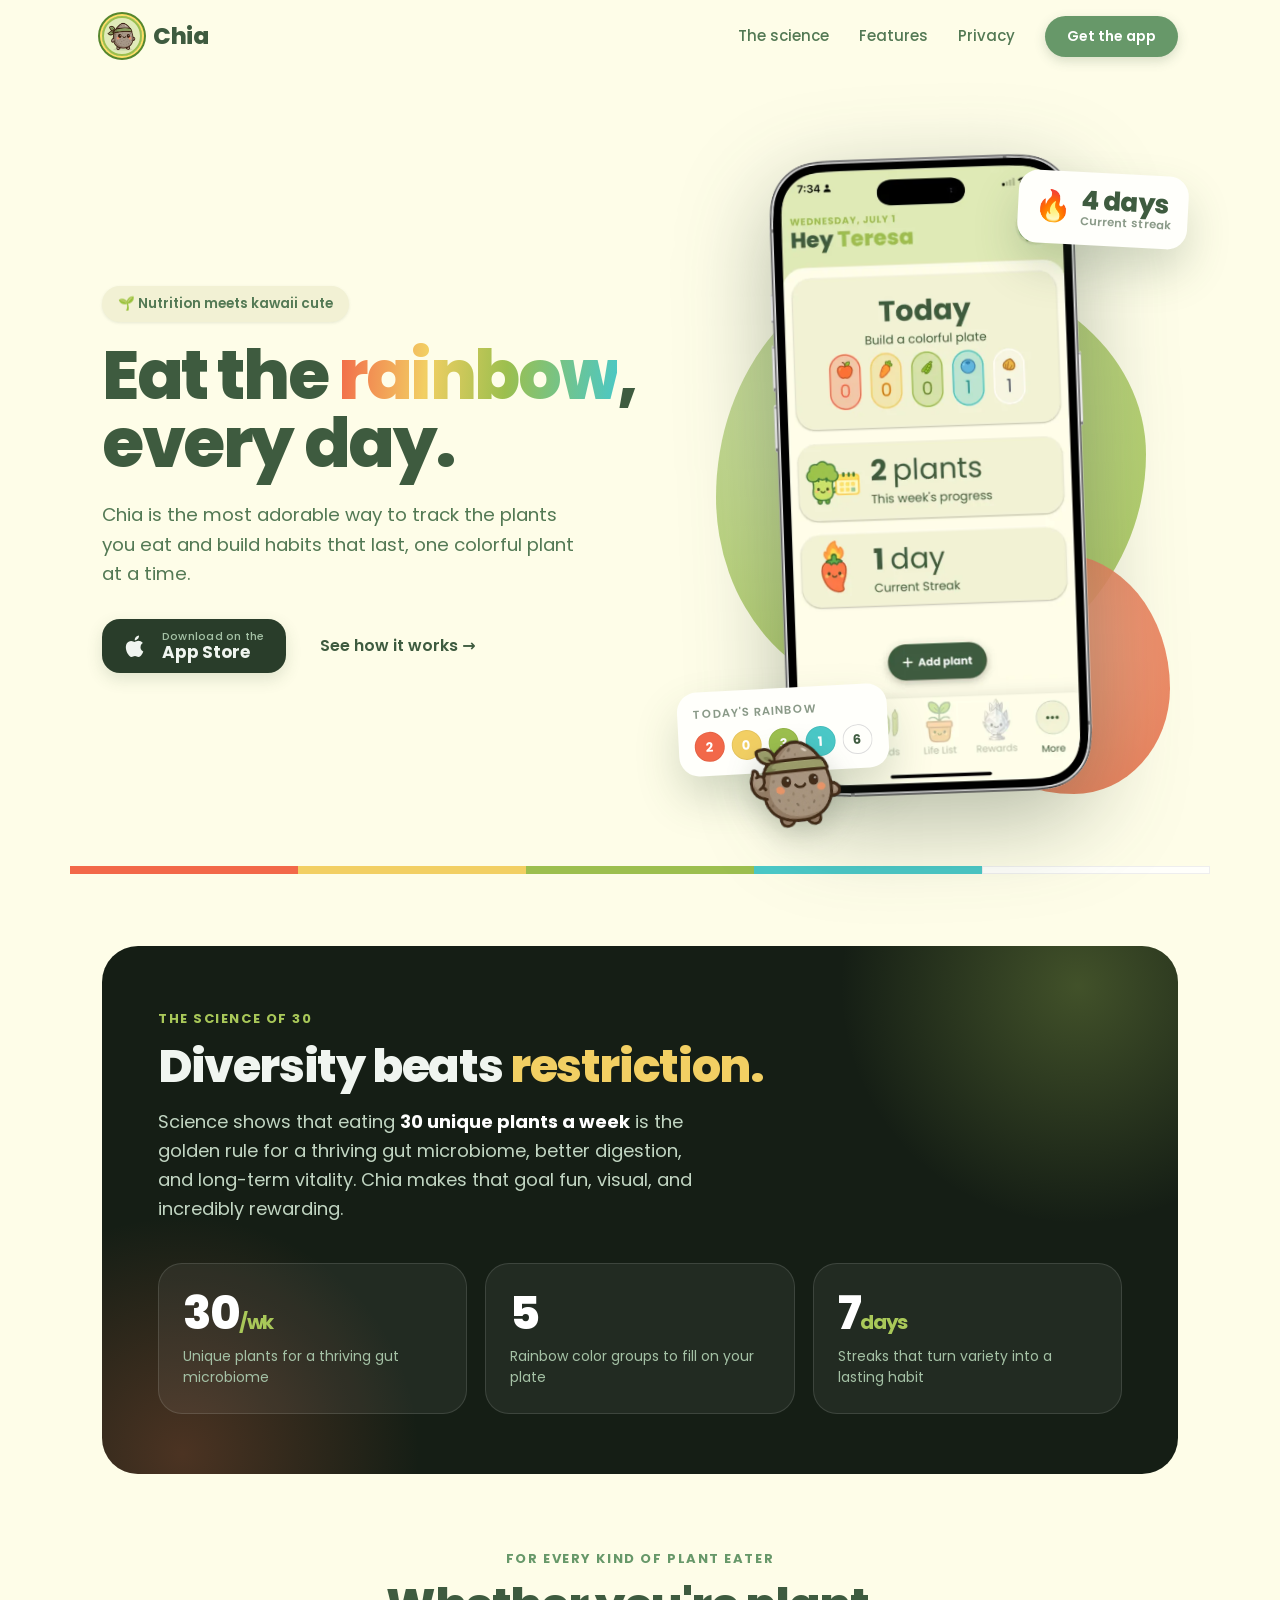
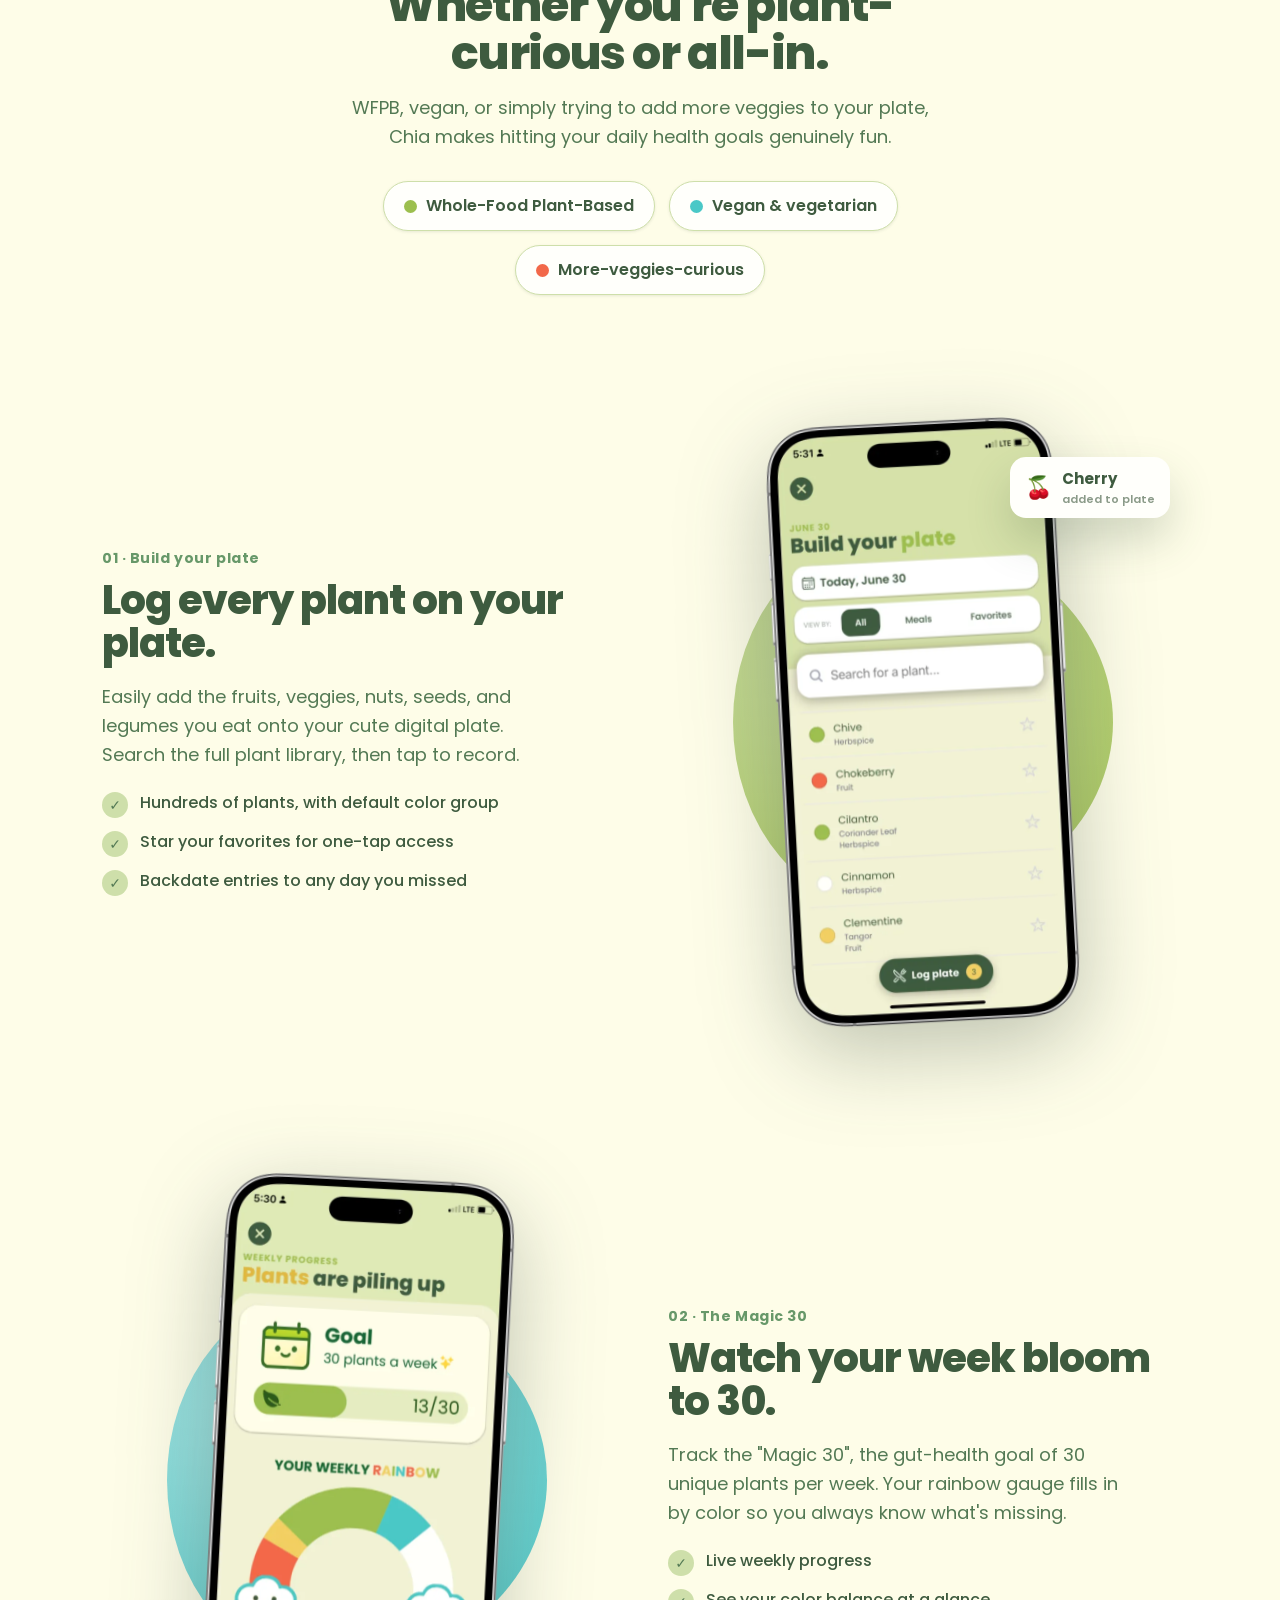
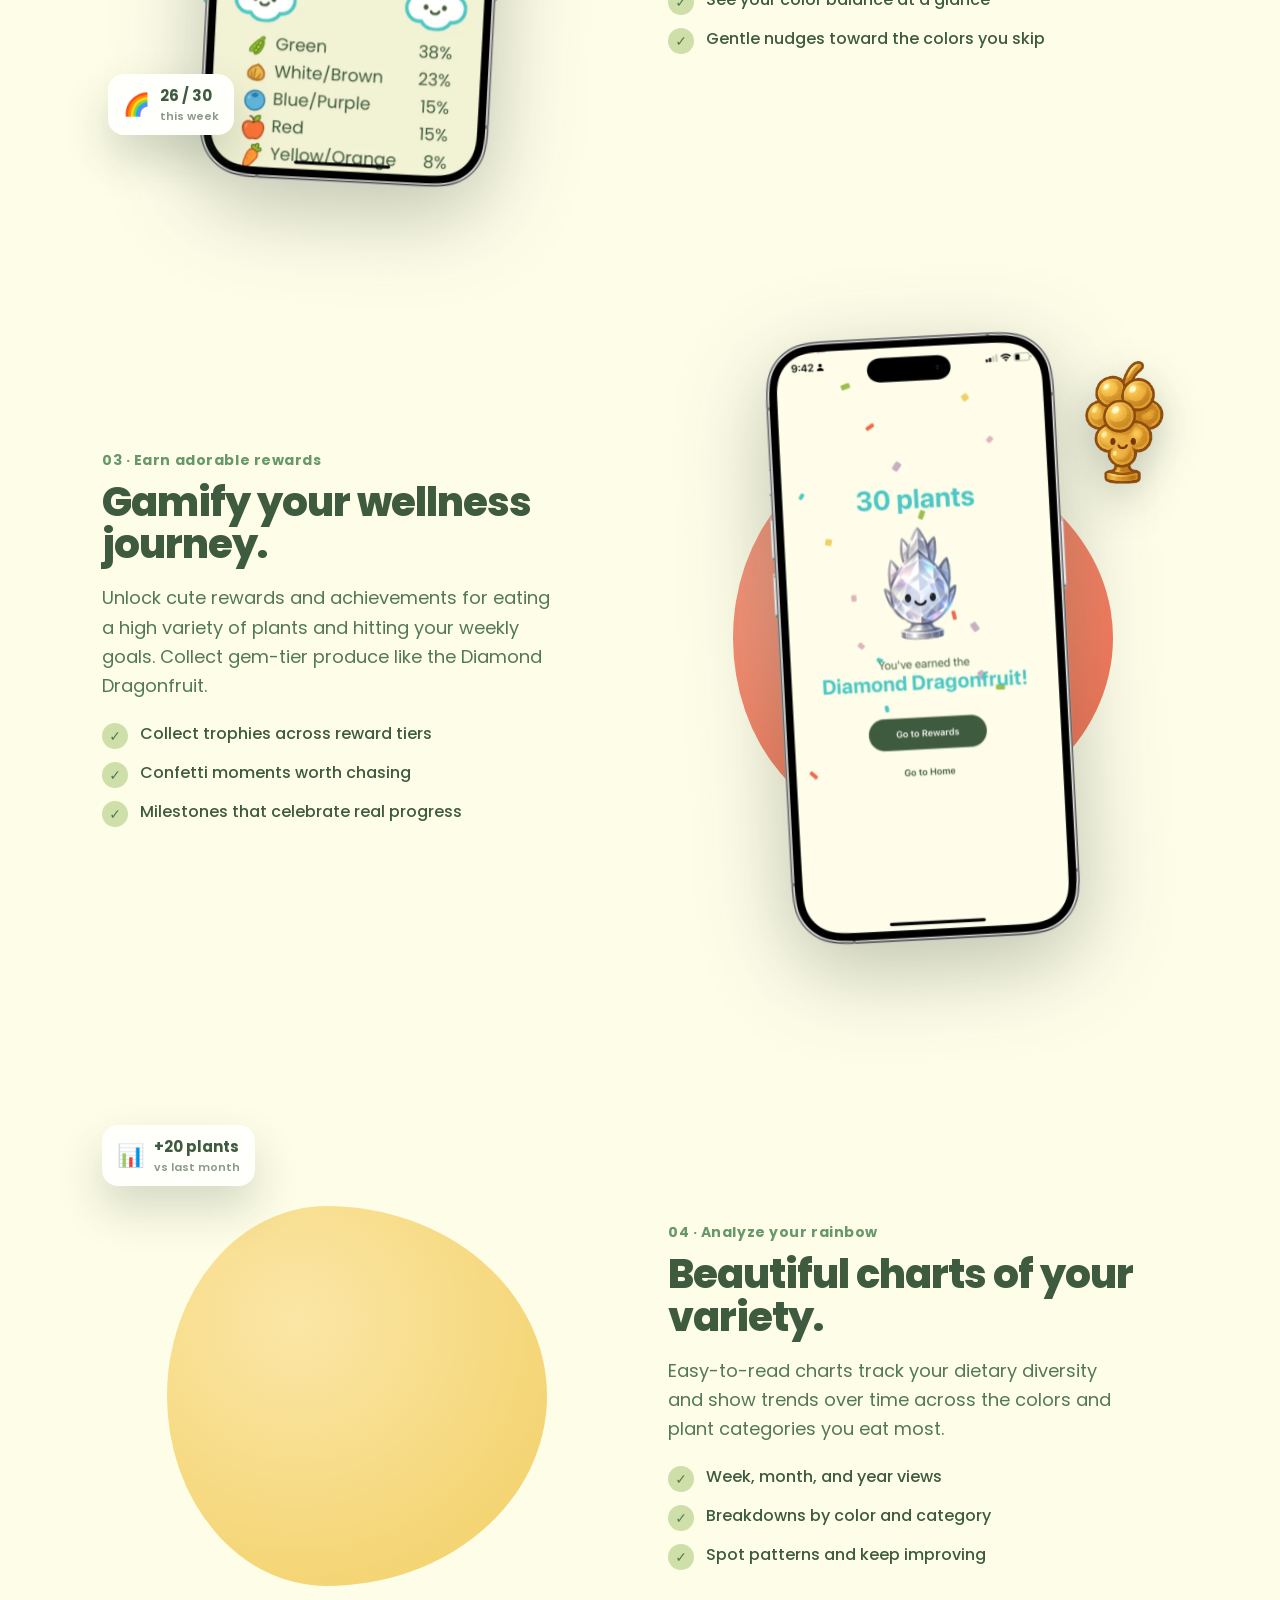
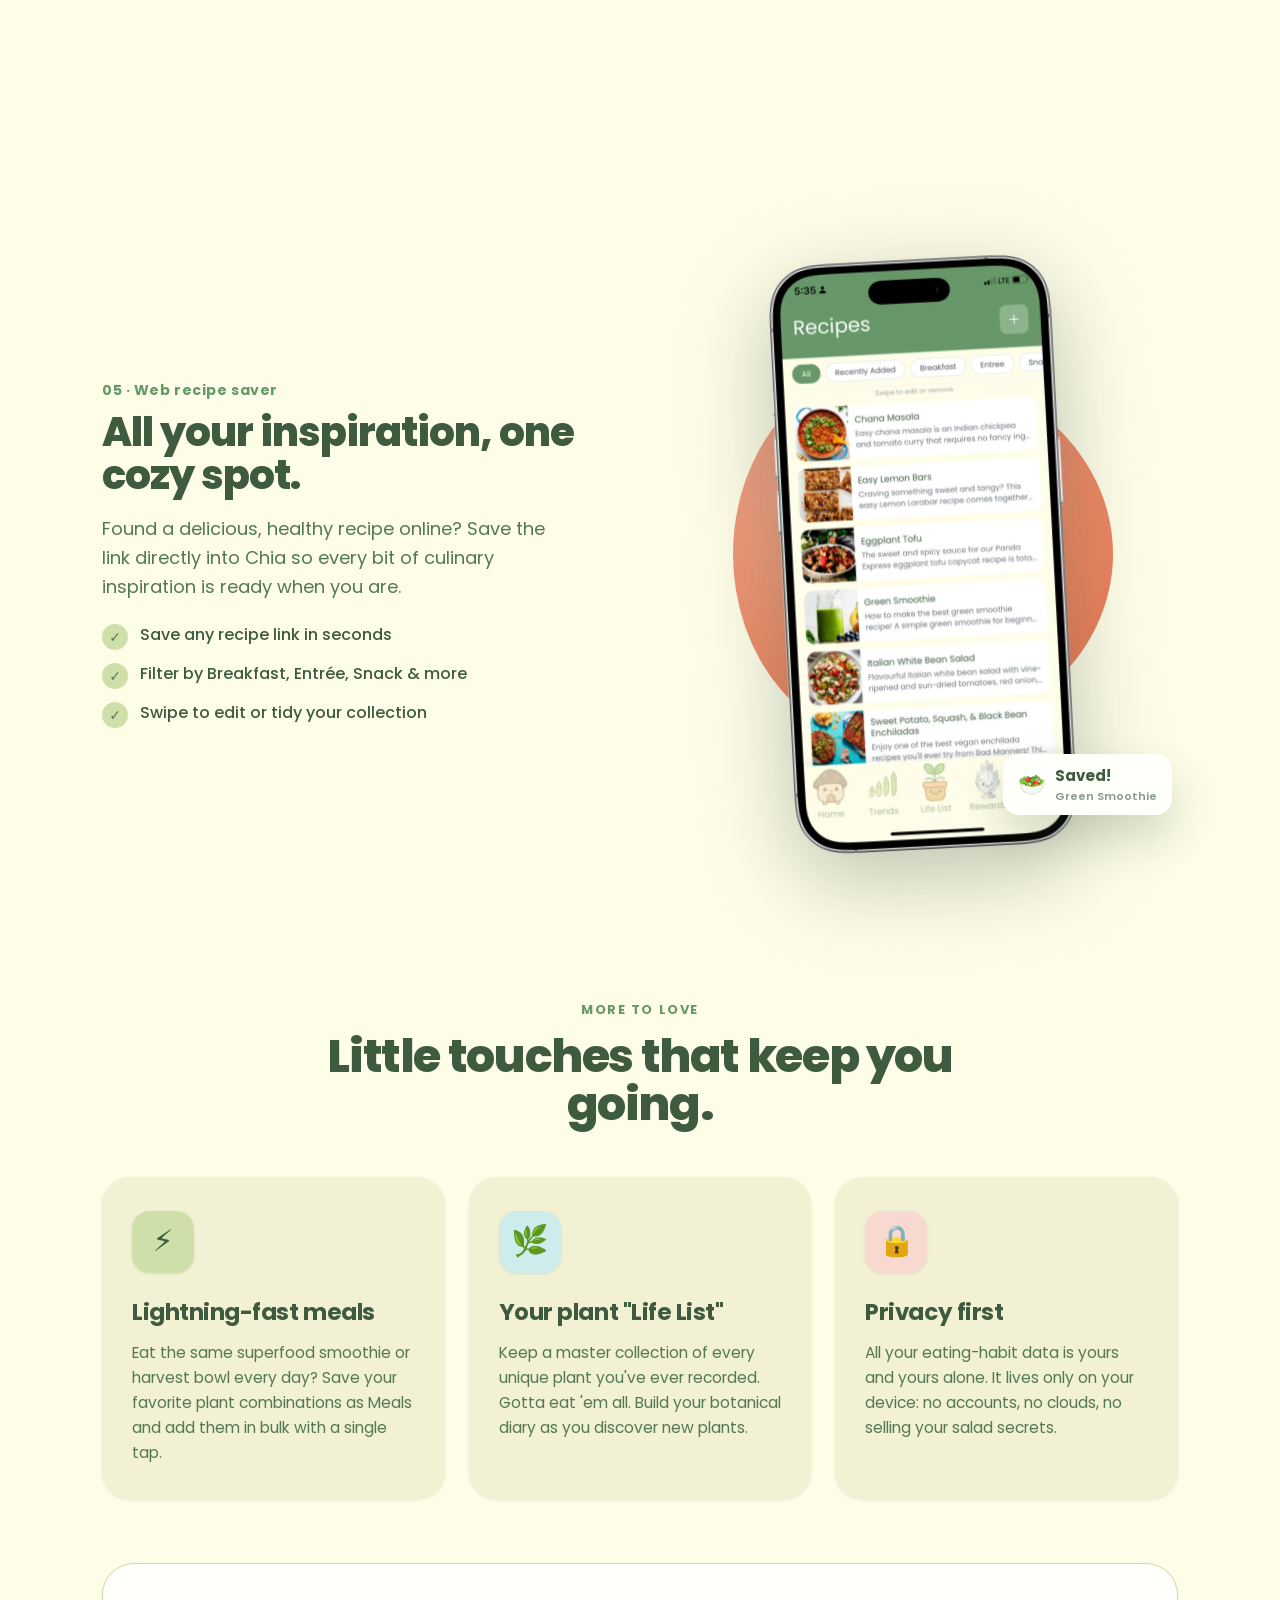
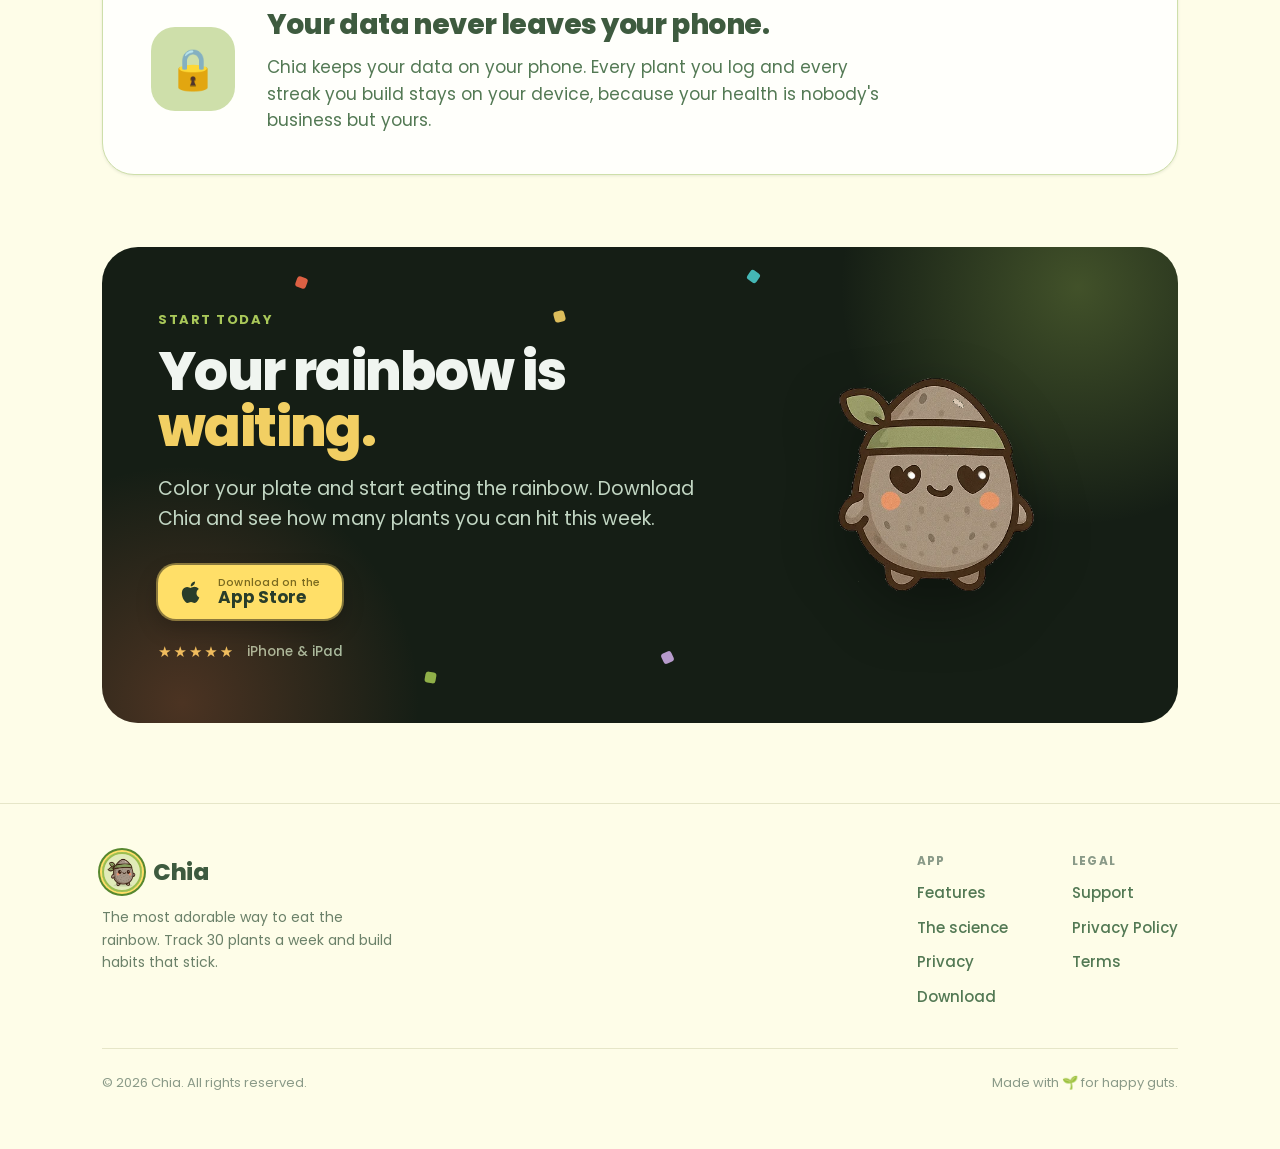
==== index.html @ 70273065 "improves the rest of the image sizes" ====
<!DOCTYPE html>
<html lang="en">
<head>
<meta charset="utf-8" />
<meta name="viewport" content="width=device-width, initial-scale=1" />
<title>Chia: Eat the rainbow, every day</title>
<meta name="description" content="Chia helps you eat the rainbow every day. Track fruits & veggies, build streaks, and earn rewards." />

<!-- Open Graph (iMessage, Facebook, WhatsApp, Slack, Discord, LinkedIn) -->
<meta property="og:type" content="website" />
<meta property="og:site_name" content="Chia" />
<meta property="og:title" content="Chia: Eat the rainbow, every day" />
<meta property="og:description" content="Track fruits & veggies, build streaks, and earn rewards. Eat the rainbow every day." />
<meta property="og:url" content="https://chia-app.com/" />
<meta property="og:image" content="https://chia-app.com/assets/og-image.png" />
<meta property="og:image:width" content="1200" />
<meta property="og:image:height" content="630" />
<meta property="og:image:alt" content="Chia: eat the rainbow, every day" />

<!-- Twitter / X -->
<meta name="twitter:card" content="summary_large_image" />
<meta name="twitter:title" content="Chia: Eat the rainbow, every day" />
<meta name="twitter:description" content="Track fruits & veggies, build streaks, and earn rewards." />
<meta name="twitter:image" content="https://chia-app.com/assets/og-image.png" />

<link rel="icon" href="/favicon.ico" sizes="any" />
<link rel="icon" type="image/png" sizes="32x32" href="/assets/favicon-32x32.png" />
<link rel="icon" type="image/png" sizes="16x16" href="/assets/favicon-16x16.png" />
<link rel="apple-touch-icon" sizes="180x180" href="/assets/apple-touch-icon.png" />
<link rel="preconnect" href="https://fonts.googleapis.com" />
<link rel="preconnect" href="https://fonts.gstatic.com" crossorigin />
<link href="https://fonts.googleapis.com/css2?family=Poppins:wght@400;500;600;700;800&display=swap" rel="stylesheet" />
<style>
  :root {
    --bg:#fefde8; --bg-warm:#f6f4e0; --card:#f2f1d4; --card-2:#fffffb;
    --text:#3e5b3f; --muted:#537954; --soft:#6b8169; --faint:#8a9a88;
    --line:#e6e6c8;
    --red:#f26849; --yellow:#f2cf63; --green:#9cbf4e; --teal:#4ac8c7; --whitebrown:#fffffb;
    --header-green:#a9c859; --green-faded:#cedfaa;
    --av-500:#679869; --av-600:#537954; --av-700:#3e5b3f; --av-800:#293d2a; --av-900:#151e15;
    --acc-yellow:#ffdf68; --acc-green:#56872e; --orange:#e87048;
    --e1:0 1px 3px rgba(62,91,63,.12);
    --e2:0 6px 16px rgba(62,91,63,.16);
    --e3:0 22px 44px rgba(62,91,63,.22);
    --spring:cubic-bezier(.34,1.56,.64,1);
  }
  * { box-sizing:border-box; margin:0; padding:0; }
  html { scroll-behavior:smooth; }
  body {
    font-family:"Poppins",system-ui,sans-serif; background:var(--bg); color:var(--text);
    -webkit-font-smoothing:antialiased; overflow-x:hidden; line-height:1.5;
  }
  a { color:inherit; text-decoration:none; }
  img { display:block; max-width:100%; }
  .wrap { max-width:1140px; margin:0 auto; padding:0 32px; }

  /* ---------- buttons ---------- */
  .btn { font-family:inherit; font-weight:600; cursor:pointer; border:none; display:inline-flex;
    align-items:center; gap:10px; transition:transform .18s var(--spring), box-shadow .18s ease; }
  .btn:active { transform:scale(.95); }
  .btn-primary { background:var(--av-500); color:#fff; padding:15px 28px; border-radius:9999px;
    font-size:16px; box-shadow:0 6px 16px rgba(62,91,63,.24); }
  .btn-primary:hover { box-shadow:0 10px 24px rgba(62,91,63,.30); }
  .btn-ghost { color:var(--text); padding:15px 20px; font-size:16px; border-radius:9999px; }
  .btn-ghost:hover { background:var(--card); }
  .store-btn { background:var(--av-800); color:#f0f5f0; padding:11px 22px 11px 18px; border-radius:18px;
    display:inline-flex; align-items:center; gap:12px; transition:transform .18s var(--spring), box-shadow .2s; box-shadow:var(--e2); }
  .store-btn:hover { box-shadow:var(--e3); transform:translateY(-2px); }
  .store-btn:active { transform:scale(.96); }
  .store-btn .glyph { width:30px; height:30px; flex:none; }
  .store-btn .lines { display:flex; flex-direction:column; line-height:1.15; }
  .store-btn .lines small { font-size:11px; font-weight:500; color:#a4c1a5; letter-spacing:.02em; }
  .store-btn .lines b { font-size:17px; font-weight:700; letter-spacing:-.01em; }
  .store-btn.light { background:var(--acc-yellow); color:var(--av-800); box-shadow:0 0 0 2px rgba(255,223,104,.45), 0 10px 22px rgba(0,0,0,.22); }
  .store-btn.light .lines small { color:#7a6a1f; }

  /* ---------- nav ---------- */
  header.nav { position:sticky; top:0; z-index:50; backdrop-filter:saturate(1.1) blur(8px);
    background:rgba(254,253,232,.82); border-bottom:1px solid transparent; transition:border-color .3s, box-shadow .3s; }
  header.nav.scrolled { border-color:var(--line); box-shadow:0 2px 14px rgba(62,91,63,.07); }
  .nav-inner { display:flex; align-items:center; justify-content:space-between; height:72px; }
  .brand { display:flex; align-items:center; gap:11px; font-weight:800; font-size:23px; letter-spacing:-.02em; }
  .brand .mark { width:40px; height:40px; border-radius:50%; background:rgba(156,191,78,.30);
    border:2px solid var(--green); display:flex; align-items:center; justify-content:center;
    box-shadow:0 0 0 2px var(--acc-yellow), 0 0 0 4px var(--acc-green); }
  .brand .mark img { width:30px; height:30px; }
  .nav-links { display:flex; align-items:center; gap:30px; font-size:15px; font-weight:500; color:var(--muted); }
  .nav-links a { transition:color .2s; }
  .nav-links a:hover { color:var(--text); }
  .nav-cta { background:var(--av-500); color:#fff; padding:10px 22px; border-radius:9999px; font-weight:600; font-size:14px;
    box-shadow:0 4px 12px rgba(62,91,63,.20); transition:transform .18s var(--spring); }
  .nav-cta:active { transform:scale(.95); }

  /* ---------- hero ---------- */
  .hero { position:relative; padding:60px 0 40px; }
  .hero-grid { display:grid; grid-template-columns:1.05fr .95fr; gap:36px; align-items:center; }
  .eyebrow { display:inline-flex; align-items:center; gap:8px; background:var(--card); color:var(--muted);
    padding:8px 16px; border-radius:9999px; font-size:13.5px; font-weight:600; box-shadow:var(--e1); }
  .hero h1 { font-size:clamp(42px,6vw,68px); line-height:1.0; font-weight:800; letter-spacing:-.035em; margin:20px 0 0; }
  .hero h1 .grad { background:linear-gradient(95deg,var(--red),var(--yellow) 32%,var(--green) 60%,var(--teal));
    -webkit-background-clip:text; background-clip:text; color:transparent; }
  .lede { font-size:18.5px; line-height:1.6; color:var(--muted); margin-top:22px; max-width:480px; }
  .cta-row { display:flex; align-items:center; gap:14px; flex-wrap:wrap; margin-top:30px; }
  .proof { display:flex; align-items:center; gap:12px; margin-top:24px; font-size:13.5px; color:var(--faint); font-weight:500; }
  .stars { color:var(--yellow); letter-spacing:2px; font-size:15px; }

  /* hero visual */
  .hero-visual { position:relative; display:flex; align-items:center; justify-content:center; min-height:540px; }
  .blob { position:absolute; width:430px; height:430px; border-radius:46% 54% 60% 40% / 54% 44% 56% 46%;
    background:radial-gradient(circle at 32% 28%, var(--green-faded), var(--header-green));
    top:50%; left:50%; transform:translate(-50%,-50%); z-index:0; }
  .blob.orange { width:240px; height:240px; background:radial-gradient(circle at 40% 35%, #f0a07f, var(--orange));
    border-radius:54% 46% 40% 60% / 44% 56% 44% 56%; top:78%; left:74%; opacity:.9; filter:blur(.2px); }
  .phone-hero { position:relative; z-index:2; width:320px; border-radius:9.2%/4.45%;
    filter:drop-shadow(0 28px 46px rgba(41,61,42,.34)); transform:rotate(-2deg); }
  .float-card { position:absolute; z-index:3; background:var(--card-2); border-radius:20px; padding:14px 16px;
    box-shadow:var(--e3); }
  .float-rainbow { bottom:54px; left:-6px; transform:rotate(-3deg); }
  .float-rainbow .t { font-size:11.5px; color:var(--faint); font-weight:600; text-transform:uppercase; letter-spacing:.06em; }
  .dots { display:flex; gap:7px; margin-top:9px; }
  .dots i { width:30px; height:30px; border-radius:50%; display:flex; align-items:center; justify-content:center;
    color:#fff; font-size:13px; font-weight:700; font-style:normal; box-shadow:inset 0 0 0 1px rgba(0,0,0,.06); }
  .float-streak { top:40px; right:-10px; transform:rotate(3deg); display:flex; align-items:center; gap:10px; }
  .float-streak .big { font-size:26px; font-weight:800; letter-spacing:-.02em; line-height:1; }
  .float-streak .lbl { font-size:11.5px; color:var(--faint); font-weight:600; }
  .mascot-peek { position:absolute; z-index:4; width:96px; bottom:-6px; left:64px; transform:rotate(-6deg);
    filter:drop-shadow(0 10px 14px rgba(41,61,42,.22)); }

  /* rainbow divider */
  .rainbow-strip { display:flex; height:8px; max-width:1140px; margin:0 auto; }
  .rainbow-strip > span { flex:1; }

  /* ---------- section scaffolding ---------- */
  section { position:relative; }
  .kicker { display:inline-block; font-size:13px; font-weight:700; text-transform:uppercase; letter-spacing:.12em;
    color:var(--av-500); }
  .sec-head { text-align:center; max-width:680px; margin:0 auto; }
  .sec-head h2 { font-size:clamp(30px,4.4vw,46px); font-weight:800; letter-spacing:-.03em; line-height:1.04; margin-top:12px; }
  .sec-head p { font-size:18px; color:var(--muted); margin-top:16px; line-height:1.6; }

  /* audience pills */
  .audience { padding:64px 0 8px; }
  .pill-row { display:flex; gap:14px; justify-content:center; flex-wrap:wrap; margin-top:30px; }
  .apill { display:flex; align-items:center; gap:9px; background:var(--card-2); border:1px solid var(--green-faded);
    padding:12px 20px; border-radius:9999px; font-weight:600; font-size:16px; box-shadow:var(--e1); }
  .apill .dot { width:13px; height:13px; border-radius:50%; }

  /* ---------- science dark band ---------- */
  .dark { background:var(--av-900); color:#f0f5f0; border-radius:36px; padding:60px 56px; position:relative; overflow:hidden; }
  .dark .glow { position:absolute; width:480px; height:480px; border-radius:50%;
    background:radial-gradient(circle, rgba(169,200,89,.30), transparent 70%); top:-200px; right:-140px; }
  .dark .glow.b { background:radial-gradient(circle, rgba(232,112,72,.26), transparent 70%); top:auto; bottom:-220px; left:-160px; right:auto; }
  .dark .kicker { color:var(--header-green); position:relative; }
  .dark h2 { font-size:clamp(30px,4.4vw,46px); font-weight:800; letter-spacing:-.03em; line-height:1.05; margin-top:12px; position:relative; }
  .dark h2 .accent { color:var(--yellow); }
  .dark .dp { color:#c2d6c3; font-size:18px; line-height:1.6; margin-top:18px; max-width:560px; position:relative; }
  .stats { display:grid; grid-template-columns:repeat(3,1fr); gap:18px; margin-top:40px; position:relative; }
  .stat { background:rgba(240,245,240,.06); border:1px solid rgba(240,245,240,.13); border-radius:24px; padding:26px 24px; }
  .stat .n { font-size:46px; font-weight:800; color:#fff; letter-spacing:-.03em; line-height:1; }
  .stat .n .u { font-size:20px; color:var(--header-green); font-weight:700; }
  .stat .l { font-size:14px; color:#a4c1a5; margin-top:10px; line-height:1.45; }

  /* ---------- feature rows ---------- */
  .features { padding:40px 0 8px; }
  .feature { display:grid; grid-template-columns:1fr 1fr; gap:56px; align-items:center; padding:54px 0; }
  .feature.flip .f-text { order:2; }
  .feature.flip .f-visual { order:1; }
  .f-text .num { font-size:14px; font-weight:700; color:var(--av-500); letter-spacing:.04em; }
  .f-text h3 { font-size:clamp(28px,3.6vw,40px); font-weight:800; letter-spacing:-.025em; line-height:1.06; margin-top:10px; }
  .f-text p { font-size:18px; color:var(--muted); line-height:1.62; margin-top:18px; max-width:460px; }
  .f-list { list-style:none; margin-top:22px; display:flex; flex-direction:column; gap:12px; }
  .f-list li { display:flex; align-items:flex-start; gap:12px; font-size:16px; color:var(--text); font-weight:500; }
  .f-list .tick { width:26px; height:26px; flex:none; border-radius:50%; background:var(--green-faded);
    display:flex; align-items:center; justify-content:center; color:var(--av-600); font-size:14px; font-weight:800; margin-top:1px; }

  .f-visual { position:relative; display:flex; align-items:center; justify-content:center; min-height:560px; }
  .stage { position:absolute; width:380px; height:380px; border-radius:42% 58% 58% 42% / 50% 50% 50% 50%;
    top:50%; left:50%; transform:translate(-50%,-50%); z-index:0; }
  .stage.green { background:radial-gradient(circle at 34% 30%, var(--green-faded), var(--header-green)); }
  .stage.yellow { background:radial-gradient(circle at 34% 30%, #fbe6a6, var(--yellow)); }
  .stage.teal { background:radial-gradient(circle at 34% 30%, #b6e9e8, var(--teal)); }
  .stage.red { background:radial-gradient(circle at 34% 30%, #f6a88f, var(--red)); }
  .stage.orange { background:radial-gradient(circle at 34% 30%, #f3b095, var(--orange)); }
  .phone { position:relative; z-index:2; width:300px; border-radius:9.2%/4.45%;
    filter:drop-shadow(0 26px 44px rgba(41,61,42,.30)); }
  .phone.tilt-l { transform:rotate(-3deg); }
  .phone.tilt-r { transform:rotate(3deg); }
  .chip-float { position:absolute; z-index:3; background:var(--card-2); border-radius:16px; padding:11px 15px;
    box-shadow:var(--e3); display:flex; align-items:center; gap:10px; font-weight:700; font-size:15px; }
  .chip-float .emoji { font-size:22px; }
  .chip-float small { display:block; font-size:11px; color:var(--faint); font-weight:600; }

  /* ---------- small feature grid ---------- */
  .grid-feats { padding:56px 0; }
  .cards3 { display:grid; grid-template-columns:repeat(3,1fr); gap:24px; margin-top:48px; }
  .fcard { background:var(--card); border-radius:28px; padding:34px 30px; box-shadow:var(--e1);
    transition:transform .25s var(--spring), box-shadow .25s ease; }
  .fcard:hover { transform:translateY(-6px); box-shadow:var(--e2); }
  .fcard .ic { width:62px; height:62px; border-radius:18px; display:flex; align-items:center; justify-content:center;
    font-size:30px; box-shadow:var(--e1); }
  .fcard h4 { font-size:23px; font-weight:700; letter-spacing:-.02em; margin-top:22px; }
  .fcard p { font-size:15.5px; color:var(--muted); line-height:1.6; margin-top:12px; }

  /* ---------- privacy strip ---------- */
  .privacy { padding:8px 0 64px; }
  .privacy-band { background:var(--card-2); border:1px solid var(--green-faded); border-radius:32px;
    padding:40px 48px; display:flex; align-items:center; gap:32px; box-shadow:var(--e1); }
  .privacy-band .lock { width:84px; height:84px; flex:none; border-radius:24px; background:var(--green-faded);
    display:flex; align-items:center; justify-content:center; font-size:40px; }
  .privacy-band h3 { font-size:28px; font-weight:800; letter-spacing:-.02em; }
  .privacy-band p { font-size:17px; color:var(--muted); margin-top:8px; line-height:1.55; max-width:620px; }

  /* ---------- final CTA ---------- */
  .final { padding:8px 0 80px; }
  .final .dark { display:grid; grid-template-columns:1.2fr .8fr; gap:32px; align-items:center; }
  .final h2 { font-size:clamp(34px,5vw,54px); }
  .final .dp { font-size:19px; }
  .final-cta { display:flex; gap:14px; flex-wrap:wrap; margin-top:30px; position:relative; }
  .final .mascot-big { position:relative; justify-self:center; }
  .final .mascot-big img { width:230px; filter:drop-shadow(0 22px 30px rgba(0,0,0,.34)); }
  .confetti { position:absolute; width:11px; height:11px; border-radius:3px; opacity:.9; }

  /* ---------- footer ---------- */
  footer { padding:48px 0 56px; border-top:1px solid var(--line); }
  .foot-inner { display:flex; align-items:flex-start; justify-content:space-between; gap:40px; flex-wrap:wrap; }
  .foot-brand { max-width:300px; }
  .foot-brand p { color:var(--soft); font-size:14px; margin-top:14px; line-height:1.6; }
  .foot-cols { display:flex; gap:64px; flex-wrap:wrap; }
  .foot-col h5 { font-size:12px; text-transform:uppercase; letter-spacing:.1em; color:var(--faint); font-weight:700; }
  .foot-col a { display:block; color:var(--muted); font-size:15px; margin-top:12px; font-weight:500; transition:color .2s; }
  .foot-col a:hover { color:var(--text); }
  .foot-bottom { display:flex; align-items:center; justify-content:space-between; margin-top:40px; padding-top:24px;
    border-top:1px solid var(--line); font-size:13px; color:var(--faint); flex-wrap:wrap; gap:12px; }

  /* ---------- reveal ---------- */
  .reveal { opacity:0; transform:translateY(26px); transition:opacity .7s ease, transform .7s var(--spring); }
  .reveal.in { opacity:1; transform:none; }

  /* ---------- responsive ---------- */
  @media (max-width:920px) {
    .hero-grid { grid-template-columns:1fr; gap:8px; }
    .hero-visual { min-height:460px; margin-top:8px; }
    .nav-links a:not(.nav-cta) { display:none; }
    .feature { grid-template-columns:1fr; gap:20px; padding:40px 0; }
    .feature.flip .f-text { order:1; } .feature.flip .f-visual { order:2; }
    .f-visual { min-height:480px; }
    .f-text p, .lede, .f-text { text-align:left; }
    .stats { grid-template-columns:1fr; }
    .cards3 { grid-template-columns:1fr; }
    .final .dark { grid-template-columns:1fr; }
    .final .mascot-big { display:none; }
    .privacy-band { flex-direction:column; text-align:center; }
    .dark { padding:44px 28px; }
  }
  @media (prefers-reduced-motion:reduce) {
    .reveal { opacity:1 !important; transform:none !important; }
    html { scroll-behavior:auto; }
  }

  /* ---------- tweak states ---------- */
  body.twk-hide-proof #hero-proof { display:none; }
  body.twk-flat-head #hero-grad { background:none; -webkit-text-fill-color:initial; color:var(--text); }
  body.twk-no-tilt .phone, body.twk-no-tilt .phone-hero { transform:none; }

  /* ---------- tweaks panel ---------- */
  .twk-panel { position:fixed; right:16px; bottom:16px; z-index:2147483646; width:248px;
    background:rgba(250,249,236,.82); color:var(--text);
    -webkit-backdrop-filter:blur(22px) saturate(150%); backdrop-filter:blur(22px) saturate(150%);
    border:.5px solid rgba(255,255,255,.7); border-radius:16px;
    box-shadow:0 1px 0 rgba(255,255,255,.5) inset, 0 14px 40px rgba(41,61,42,.22);
    font-family:"Poppins",system-ui,sans-serif; overflow:hidden; }
  .twk-hd { display:flex; align-items:center; justify-content:space-between; padding:12px 10px 12px 16px; }
  .twk-hd b { font-size:13px; font-weight:700; letter-spacing:-.01em; }
  .twk-x { border:0; background:transparent; color:var(--faint); width:24px; height:24px; border-radius:7px;
    cursor:pointer; font-size:13px; line-height:1; }
  .twk-x:hover { background:rgba(62,91,63,.08); color:var(--text); }
  .twk-body { padding:2px 16px 16px; display:flex; flex-direction:column; gap:11px; }
  .twk-sect { font-size:10px; font-weight:700; letter-spacing:.08em; text-transform:uppercase;
    color:var(--faint); padding:8px 0 0; }
  .twk-sect:first-child { padding-top:0; }
  .twk-trow { display:flex; align-items:center; justify-content:space-between; gap:12px; }
  .twk-trow span { font-size:13px; font-weight:500; color:var(--muted); }
  .twk-tog { position:relative; width:38px; height:22px; border:0; border-radius:999px; flex:none;
    background:var(--green-faded); transition:background .18s var(--spring); cursor:pointer; padding:0; }
  .twk-tog[data-on="1"] { background:var(--av-500); }
  .twk-tog i { position:absolute; top:2px; left:2px; width:18px; height:18px; border-radius:50%;
    background:#fff; box-shadow:0 1px 3px rgba(41,61,42,.3); transition:transform .18s var(--spring); }
  .twk-tog[data-on="1"] i { transform:translateX(16px); }
</style>
</head>
<body>

<!-- ============ NAV ============ -->
<header class="nav" id="nav">
  <div class="wrap nav-inner">
    <a class="brand" href="#top">
      <span class="mark"><img src="assets/chia-mascot.webp" alt="Chia mascot" /></span>
      Chia
    </a>
    <nav class="nav-links">
      <a href="#science">The science</a>
      <a href="#features">Features</a>
      <a href="#privacy">Privacy</a>
      <a href="#download" class="nav-cta">Get the app</a>
    </nav>
  </div>
</header>

<a id="top"></a>

<!-- ============ HERO ============ -->
<section class="hero">
  <div class="wrap hero-grid">
    <div class="reveal in">
      <span class="eyebrow">🌱 Nutrition meets kawaii cute</span>
      <h1>Eat the <span class="grad" id="hero-grad">rainbow</span>,<br />every day.</h1>
      <p class="lede">Chia is the most adorable way to track the plants you eat and build habits that last, one colorful plant at a time.</p>
      <div class="cta-row">
        <a href="#download" class="store-btn">
          <svg class="glyph" viewBox="0 0 24 24" fill="#f0f5f0"><path d="M16.4 12.9c0-2.2 1.8-3.3 1.9-3.3-1-1.5-2.6-1.7-3.2-1.7-1.4-.1-2.6.8-3.3.8-.7 0-1.7-.8-2.8-.8-1.5 0-2.8.8-3.6 2.1-1.5 2.6-.4 6.5 1.1 8.6.7 1 1.6 2.2 2.7 2.1 1.1 0 1.5-.7 2.8-.7s1.6.7 2.8.7c1.1 0 1.9-1 2.6-2 .8-1.2 1.2-2.3 1.2-2.4-.1 0-2.2-.9-2.2-3.3zM14.3 6.2c.6-.7 1-1.7.9-2.7-.9 0-1.9.6-2.5 1.3-.6.6-1 1.6-.9 2.6 1 .1 1.9-.5 2.5-1.2z"/></svg>
          <span class="lines"><small>Download on the</small><b>App Store</b></span>
        </a>
        <a href="#features" class="btn btn-ghost">See how it works →</a>
      </div>
      <div class="proof" id="hero-proof"><span class="stars">★★★★★</span> Loved by 12,000+ plant eaters</div>
    </div>

    <div class="hero-visual reveal in">
      <div class="blob"></div>
      <div class="blob orange"></div>
      <img class="phone-hero" src="assets/phone/home-900.webp"
           srcset="assets/phone/home-600.webp 600w, assets/phone/home-900.webp 900w"
           sizes="320px" width="320" height="693" fetchpriority="high" decoding="async"
           alt="Chia home screen showing today's plate, weekly progress and streak" />
      <div class="float-card float-rainbow">
        <div class="t">Today's rainbow</div>
        <div class="dots">
          <i style="background:var(--red)">2</i>
          <i style="background:var(--yellow)">0</i>
          <i style="background:var(--green)">3</i>
          <i style="background:var(--teal)">1</i>
          <i style="background:var(--whitebrown);color:var(--text);box-shadow:inset 0 0 0 1px #ddd">6</i>
        </div>
      </div>
      <div class="float-card float-streak">
        <span style="font-size:30px">🔥</span>
        <div><div class="big">4 days</div><div class="lbl">Current streak</div></div>
      </div>
      <img class="mascot-peek" src="assets/chia-thumbs-up.webp" alt="" />
    </div>
  </div>
</section>

<div class="rainbow-strip" aria-hidden="true">
  <span style="background:var(--red)"></span>
  <span style="background:var(--yellow)"></span>
  <span style="background:var(--green)"></span>
  <span style="background:var(--teal)"></span>
  <span style="background:var(--whitebrown);box-shadow:inset 0 0 0 1px #eee"></span>
</div>

<!-- ============ SCIENCE ============ -->
<section id="science" class="features" style="padding-top:72px">
  <div class="wrap reveal">
    <div class="dark">
      <div class="glow"></div>
      <div class="glow b"></div>
      <span class="kicker">The science of 30</span>
      <h2>Diversity beats <span class="accent">restriction.</span></h2>
      <p class="dp">Science shows that eating <b style="color:#fff">30 unique plants a week</b> is the golden rule for a thriving gut microbiome, better digestion, and long-term vitality. Chia makes that goal fun, visual, and incredibly rewarding.</p>
      <div class="stats">
        <div class="stat"><div class="n">30<span class="u">/wk</span></div><div class="l">Unique plants for a thriving gut microbiome</div></div>
        <div class="stat"><div class="n">5</div><div class="l">Rainbow color groups to fill on your plate</div></div>
        <div class="stat"><div class="n">7<span class="u">days</span></div><div class="l">Streaks that turn variety into a lasting habit</div></div>
      </div>
    </div>
  </div>
</section>

<!-- ============ AUDIENCE ============ -->
<section class="audience">
  <div class="wrap sec-head reveal">
    <span class="kicker">For every kind of plant eater</span>
    <h2>Whether you're plant-curious or all-in.</h2>
    <p>WFPB, vegan, or simply trying to add more veggies to your plate, Chia makes hitting your daily health goals genuinely fun.</p>
    <div class="pill-row">
      <span class="apill"><span class="dot" style="background:var(--green)"></span>Whole-Food Plant-Based</span>
      <span class="apill"><span class="dot" style="background:var(--teal)"></span>Vegan &amp; vegetarian</span>
      <span class="apill"><span class="dot" style="background:var(--red)"></span>More-veggies-curious</span>
    </div>
  </div>
</section>

<!-- ============ FEATURES ============ -->
<div id="features"></div>
<section class="features">
  <div class="wrap">

    <!-- 1 Build your plate -->
    <div class="feature reveal">
      <div class="f-text">
        <div class="num">01 · Build your plate</div>
        <h3>Log every plant on your plate.</h3>
        <p>Easily add the fruits, veggies, nuts, seeds, and legumes you eat onto your cute digital plate. Search the full plant library, then tap to record.</p>
        <ul class="f-list">
          <li><span class="tick">✓</span>Hundreds of plants, with default color group</li>
          <li><span class="tick">✓</span>Star your favorites for one-tap access</li>
          <li><span class="tick">✓</span>Backdate entries to any day you missed</li>
        </ul>
      </div>
      <div class="f-visual">
        <div class="stage green"></div>
        <img class="phone tilt-l" src="assets/phone/add-plants-900.webp"
             srcset="assets/phone/add-plants-600.webp 600w, assets/phone/add-plants-900.webp 900w"
             sizes="300px" width="300" height="650" loading="lazy" decoding="async"
             alt="Add plants to your plate screen with searchable plant list" />
        <div class="chip-float" style="top:60px; right:8px;"><span class="emoji">🍒</span><div>Cherry<small>added to plate</small></div></div>
      </div>
    </div>

    <!-- 2 Magic 30 -->
    <div class="feature flip reveal">
      <div class="f-text">
        <div class="num">02 · The Magic 30</div>
        <h3>Watch your week bloom to 30.</h3>
        <p>Track the "Magic 30", the gut-health goal of 30 unique plants per week. Your rainbow gauge fills in by color so you always know what's missing.</p>
        <ul class="f-list">
          <li><span class="tick">✓</span>Live weekly progress</li>
          <li><span class="tick">✓</span>See your color balance at a glance</li>
          <li><span class="tick">✓</span>Gentle nudges toward the colors you skip</li>
        </ul>
      </div>
      <div class="f-visual">
        <div class="stage teal"></div>
        <img class="phone tilt-r" src="assets/phone/weekly-progress-900.webp"
             srcset="assets/phone/weekly-progress-600.webp 600w, assets/phone/weekly-progress-900.webp 900w"
             sizes="300px" width="300" height="650" loading="lazy" decoding="async"
             alt="Weekly progress screen with 26 of 30 plants and rainbow gauge" />
        <div class="chip-float" style="bottom:70px; left:6px;"><span class="emoji">🌈</span><div>26 / 30<small>this week</small></div></div>
      </div>
    </div>

    <!-- 3 Rewards -->
    <div class="feature reveal">
      <div class="f-text">
        <div class="num">03 · Earn adorable rewards</div>
        <h3>Gamify your wellness journey.</h3>
        <p>Unlock cute rewards and achievements for eating a high variety of plants and hitting your weekly goals. Collect gem-tier produce like the Diamond Dragonfruit.</p>
        <ul class="f-list">
          <li><span class="tick">✓</span>Collect trophies across reward tiers</li>
          <li><span class="tick">✓</span>Confetti moments worth chasing</li>
          <li><span class="tick">✓</span>Milestones that celebrate real progress</li>
        </ul>
      </div>
      <div class="f-visual">
        <div class="stage red"></div>
        <img class="phone tilt-l" src="assets/phone/rewards-900.webp"
             srcset="assets/phone/rewards-600.webp 600w, assets/phone/rewards-900.webp 900w"
             sizes="300px" width="300" height="650" loading="lazy" decoding="async"
             alt="Reward screen showing the Diamond Dragonfruit achievement" />
        <img src="assets/Golden_Grapes.webp" alt="" style="position:absolute; z-index:3; width:108px; top:46px; right:0; filter:drop-shadow(0 14px 20px rgba(41,61,42,.28));" />
      </div>
    </div>

    <!-- 4 Trends -->
    <div class="feature flip reveal">
      <div class="f-text">
        <div class="num">04 · Analyze your rainbow</div>
        <h3>Beautiful charts of your variety.</h3>
        <p>Easy-to-read charts track your dietary diversity and show trends over time across the colors and plant categories you eat most.</p>
        <ul class="f-list">
          <li><span class="tick">✓</span>Week, month, and year views</li>
          <li><span class="tick">✓</span>Breakdowns by color and category</li>
          <li><span class="tick">✓</span>Spot patterns and keep improving</li>
        </ul>
      </div>
      <div class="f-visual">
        <div class="stage yellow"></div>
        <img class="phone tilt-r" src="assets/phone/trends-900.webp"
             srcset="assets/phone/trends-600.webp 600w, assets/phone/trends-900.webp 900w"
             sizes="300px" width="300" height="650" loading="lazy" decoding="async"
             alt="Trends screen with stacked color bar charts of eating patterns" />
        <div class="chip-float" style="top:54px; left:0;"><span class="emoji">📊</span><div>+20 plants<small>vs last month</small></div></div>
      </div>
    </div>

    <!-- 5 Recipes -->
    <div class="feature reveal">
      <div class="f-text">
        <div class="num">05 · Web recipe saver</div>
        <h3>All your inspiration, one cozy spot.</h3>
        <p>Found a delicious, healthy recipe online? Save the link directly into Chia so every bit of culinary inspiration is ready when you are.</p>
        <ul class="f-list">
          <li><span class="tick">✓</span>Save any recipe link in seconds</li>
          <li><span class="tick">✓</span>Filter by Breakfast, Entrée, Snack &amp; more</li>
          <li><span class="tick">✓</span>Swipe to edit or tidy your collection</li>
        </ul>
      </div>
      <div class="f-visual">
        <div class="stage orange"></div>
        <img class="phone tilt-l" src="assets/phone/recipes-900.webp"
             srcset="assets/phone/recipes-600.webp 600w, assets/phone/recipes-900.webp 900w"
             sizes="300px" width="300" height="650" loading="lazy" decoding="async"
             alt="Recipes screen with saved plant-based recipes" />
        <div class="chip-float" style="bottom:64px; right:6px;"><span class="emoji">🥗</span><div>Saved!<small>Green Smoothie</small></div></div>
      </div>
    </div>

  </div>
</section>

<!-- ============ SMALL FEATURE GRID ============ -->
<section class="grid-feats">
  <div class="wrap">
    <div class="sec-head reveal">
      <span class="kicker">More to love</span>
      <h2>Little touches that keep you going.</h2>
    </div>
    <div class="cards3 reveal">
      <div class="fcard">
        <div class="ic" style="background:var(--green-faded)">⚡️</div>
        <h4>Lightning-fast meals</h4>
        <p>Eat the same superfood smoothie or harvest bowl every day? Save your favorite plant combinations as Meals and add them in bulk with a single tap.</p>
      </div>
      <div class="fcard">
        <div class="ic" style="background:#cdeceb">🌿</div>
        <h4>Your plant "Life List"</h4>
        <p>Keep a master collection of every unique plant you've ever recorded. Gotta eat 'em all. Build your botanical diary as you discover new plants.</p>
      </div>
      <div class="fcard">
        <div class="ic" style="background:#f7d9cf">🔒</div>
        <h4>Privacy first</h4>
        <p>All your eating-habit data is yours and yours alone. It lives only on your device: no accounts, no clouds, no selling your salad secrets.</p>
      </div>
    </div>
  </div>
</section>

<!-- ============ PRIVACY BAND ============ -->
<section id="privacy" class="privacy">
  <div class="wrap reveal">
    <div class="privacy-band">
      <div class="lock">🔒</div>
      <div>
        <h3>Your data never leaves your phone.</h3>
        <p>Chia keeps your data on your phone. Every plant you log and every streak you build stays on your device, because your health is nobody's business but yours.</p>
      </div>
    </div>
  </div>
</section>

<!-- ============ FINAL CTA ============ -->
<section id="download" class="final">
  <div class="wrap reveal">
    <div class="dark">
      <div class="glow"></div>
      <div class="glow b"></div>
      <span class="confetti" style="background:var(--red); top:30px; left:18%; transform:rotate(20deg);"></span>
      <span class="confetti" style="background:var(--yellow); top:64px; left:42%; transform:rotate(-15deg);"></span>
      <span class="confetti" style="background:var(--teal); top:24px; left:60%; transform:rotate(35deg);"></span>
      <span class="confetti" style="background:var(--green); bottom:40px; left:30%; transform:rotate(10deg);"></span>
      <span class="confetti" style="background:#c9a8e0; bottom:60px; left:52%; transform:rotate(-25deg);"></span>
      <div>
        <span class="kicker">Start today</span>
        <h2>Your rainbow is <span class="accent">waiting.</span></h2>
        <p class="dp">Color your plate and start eating the rainbow. Download Chia and see how many plants you can hit this week.</p>
        <div class="final-cta">
          <a href="#" class="store-btn light">
            <svg class="glyph" viewBox="0 0 24 24" fill="#293d2a"><path d="M16.4 12.9c0-2.2 1.8-3.3 1.9-3.3-1-1.5-2.6-1.7-3.2-1.7-1.4-.1-2.6.8-3.3.8-.7 0-1.7-.8-2.8-.8-1.5 0-2.8.8-3.6 2.1-1.5 2.6-.4 6.5 1.1 8.6.7 1 1.6 2.2 2.7 2.1 1.1 0 1.5-.7 2.8-.7s1.6.7 2.8.7c1.1 0 1.9-1 2.6-2 .8-1.2 1.2-2.3 1.2-2.4-.1 0-2.2-.9-2.2-3.3zM14.3 6.2c.6-.7 1-1.7.9-2.7-.9 0-1.9.6-2.5 1.3-.6.6-1 1.6-.9 2.6 1 .1 1.9-.5 2.5-1.2z"/></svg>
            <span class="lines"><small>Download on the</small><b>App Store</b></span>
          </a>
        </div>
        <div class="proof" style="color:#a4c1a5; margin-top:22px;"><span class="stars">★★★★★</span> iPhone &amp; iPad</div>
      </div>
      <div class="mascot-big">
        <img src="assets/chia-hearts.webp" alt="Chia mascot with heart eyes" />
      </div>
    </div>
  </div>
</section>

<!-- ============ FOOTER ============ -->
<footer>
  <div class="wrap">
    <div class="foot-inner">
      <div class="foot-brand">
        <a class="brand" href="#top">
          <span class="mark"><img src="assets/chia-mascot.webp" alt="" /></span>
          Chia
        </a>
        <p>The most adorable way to eat the rainbow. Track 30 plants a week and build habits that stick.</p>
      </div>
      <div class="foot-cols">
        <div class="foot-col">
          <h5>App</h5>
          <a href="#features">Features</a>
          <a href="#science">The science</a>
          <a href="#privacy">Privacy</a>
          <a href="#download">Download</a>
        </div>
        <div class="foot-col">
          <h5>Legal</h5>
          <a href="support.html">Support</a>
          <a href="privacy-policy.html">Privacy Policy</a>
          <a href="terms-of-service.html">Terms</a>
        </div>
      </div>
    </div>
    <div class="foot-bottom">
      <span>© 2026 Chia. All rights reserved.</span>
      <span>Made with 🌱 for happy guts.</span>
    </div>
  </div>
</footer>

<script>
  // nav shadow on scroll
  const nav = document.getElementById('nav');
  const onScroll = () => nav.classList.toggle('scrolled', window.scrollY > 12);
  onScroll(); window.addEventListener('scroll', onScroll, { passive:true });

  // scroll reveal
  const io = new IntersectionObserver((entries) => {
    entries.forEach(e => { if (e.isIntersecting) { e.target.classList.add('in'); io.unobserve(e.target); } });
  }, { threshold:0.14, rootMargin:'0px 0px -8% 0px' });
  document.querySelectorAll('.reveal:not(.in)').forEach(el => io.observe(el));

  /* ---------- Tweaks ---------- */
  const TWEAKS = /*EDITMODE-BEGIN*/{
    "showSocialProof": false,
    "rainbowHeadline": true,
    "phoneTilt": true
  }/*EDITMODE-END*/;

  function applyTweaks(t) {
    document.body.classList.toggle('twk-hide-proof', !t.showSocialProof);
    document.body.classList.toggle('twk-flat-head', !t.rainbowHeadline);
    document.body.classList.toggle('twk-no-tilt', !t.phoneTilt);
  }
  applyTweaks(TWEAKS);

  // Tweaks panel (vanilla host protocol)
  const TWEAK_CONTROLS = [
    { section: 'Hero' },
    { key: 'showSocialProof',   label: 'Social proof row' },
    { key: 'rainbowHeadline',   label: 'Rainbow headline' },
    { section: 'Layout' },
    { key: 'phoneTilt',         label: 'Tilt the phones' },
  ];

  let panelEl = null;
  function buildPanel() {
    const p = document.createElement('div');
    p.className = 'twk-panel';
    p.setAttribute('data-omelette-chrome', '');
    const hd = document.createElement('div');
    hd.className = 'twk-hd';
    hd.innerHTML = '<b>Tweaks</b>';
    const x = document.createElement('button');
    x.className = 'twk-x'; x.textContent = '✕'; x.setAttribute('aria-label', 'Close tweaks');
    x.onclick = () => { hidePanel(); window.parent.postMessage({ type: '__edit_mode_dismissed' }, '*'); };
    hd.appendChild(x);
    p.appendChild(hd);
    const body = document.createElement('div');
    body.className = 'twk-body';
    TWEAK_CONTROLS.forEach(c => {
      if (c.section) {
        const s = document.createElement('div');
        s.className = 'twk-sect'; s.textContent = c.section;
        body.appendChild(s); return;
      }
      const row = document.createElement('div');
      row.className = 'twk-trow';
      const lbl = document.createElement('span'); lbl.textContent = c.label;
      const tog = document.createElement('button');
      tog.className = 'twk-tog'; tog.type = 'button';
      tog.setAttribute('role', 'switch');
      tog.dataset.on = TWEAKS[c.key] ? '1' : '0';
      tog.setAttribute('aria-checked', String(!!TWEAKS[c.key]));
      tog.innerHTML = '<i></i>';
      tog.onclick = () => {
        const v = !TWEAKS[c.key];
        TWEAKS[c.key] = v;
        tog.dataset.on = v ? '1' : '0';
        tog.setAttribute('aria-checked', String(v));
        applyTweaks(TWEAKS);
        window.parent.postMessage({ type: '__edit_mode_set_keys', edits: { [c.key]: v } }, '*');
      };
      row.appendChild(lbl); row.appendChild(tog);
      body.appendChild(row);
    });
    p.appendChild(body);
    return p;
  }
  function showPanel() { if (!panelEl) panelEl = buildPanel(); if (!panelEl.isConnected) document.body.appendChild(panelEl); }
  function hidePanel() { if (panelEl && panelEl.isConnected) panelEl.remove(); }

  window.addEventListener('message', (e) => {
    const t = e && e.data && e.data.type;
    if (t === '__activate_edit_mode') showPanel();
    else if (t === '__deactivate_edit_mode') hidePanel();
  });
  window.parent.postMessage({ type: '__edit_mode_available' }, '*');
</script>
</body>
</html>
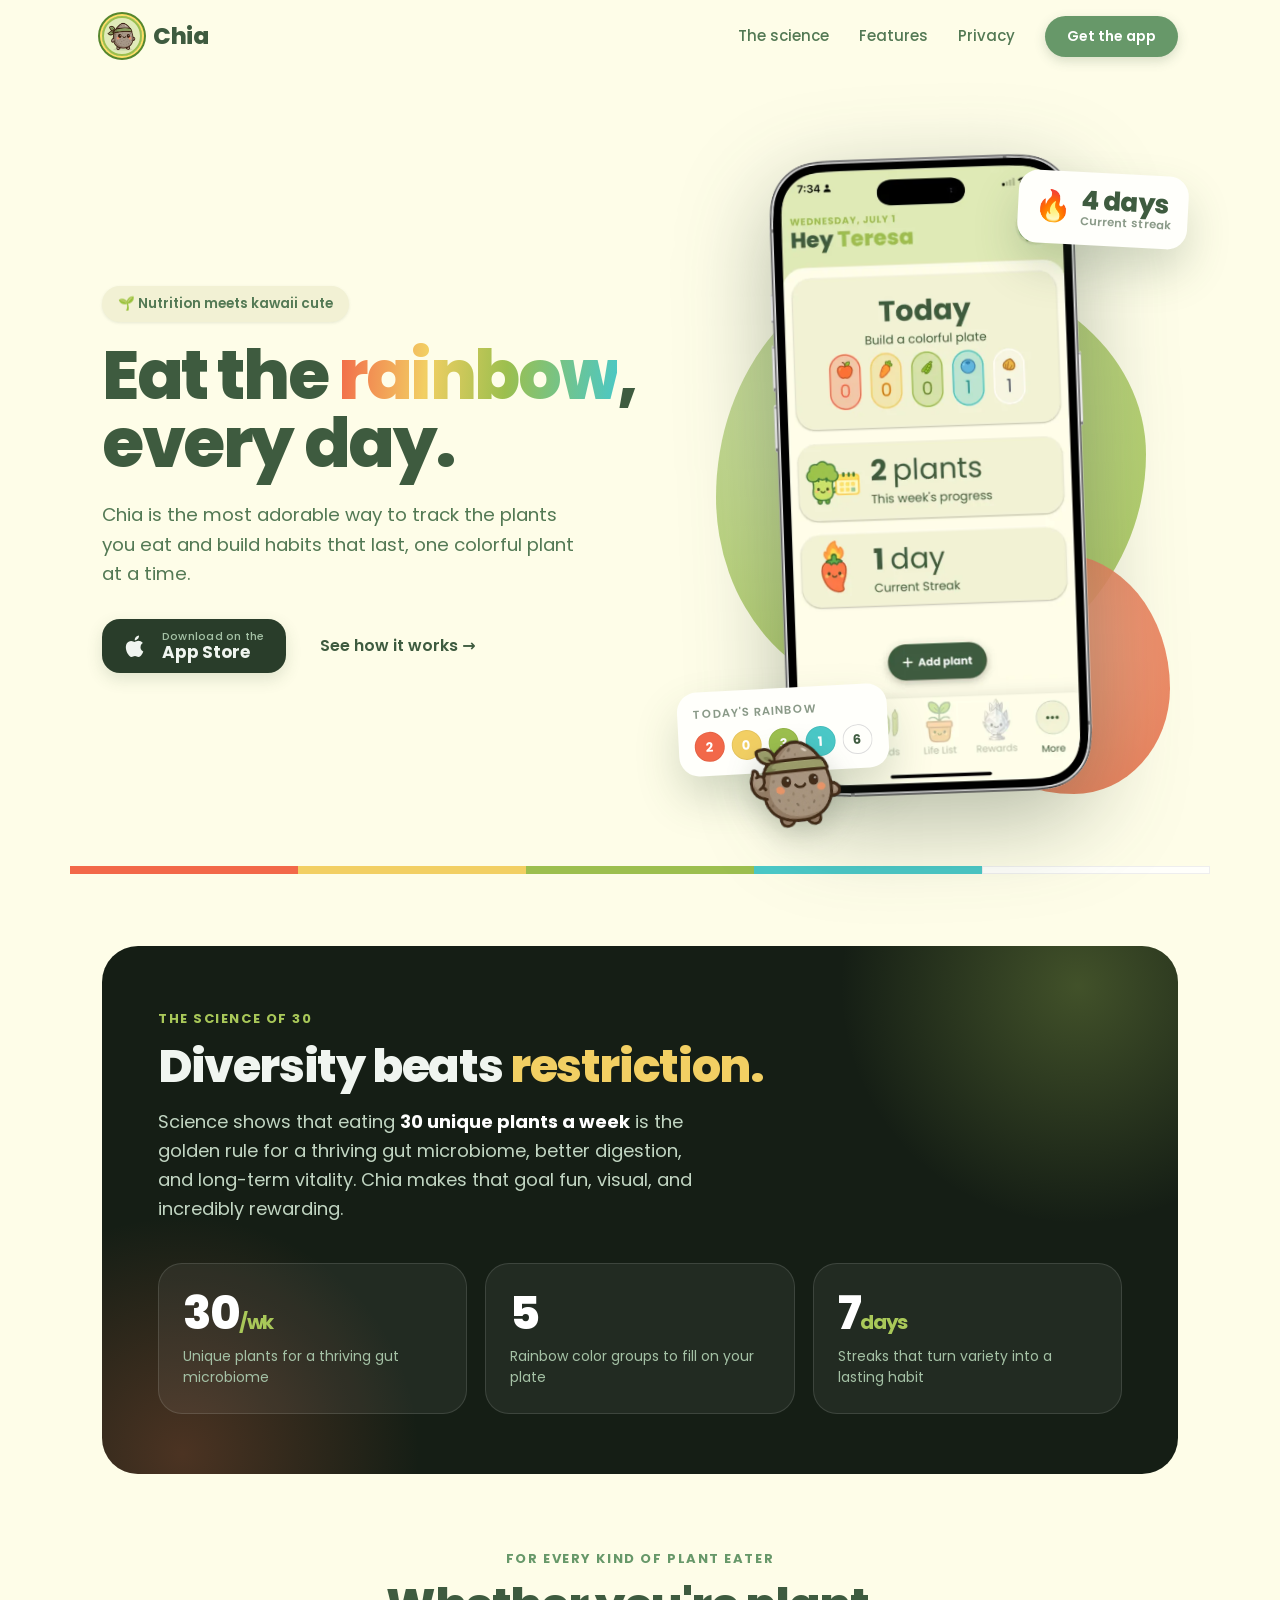
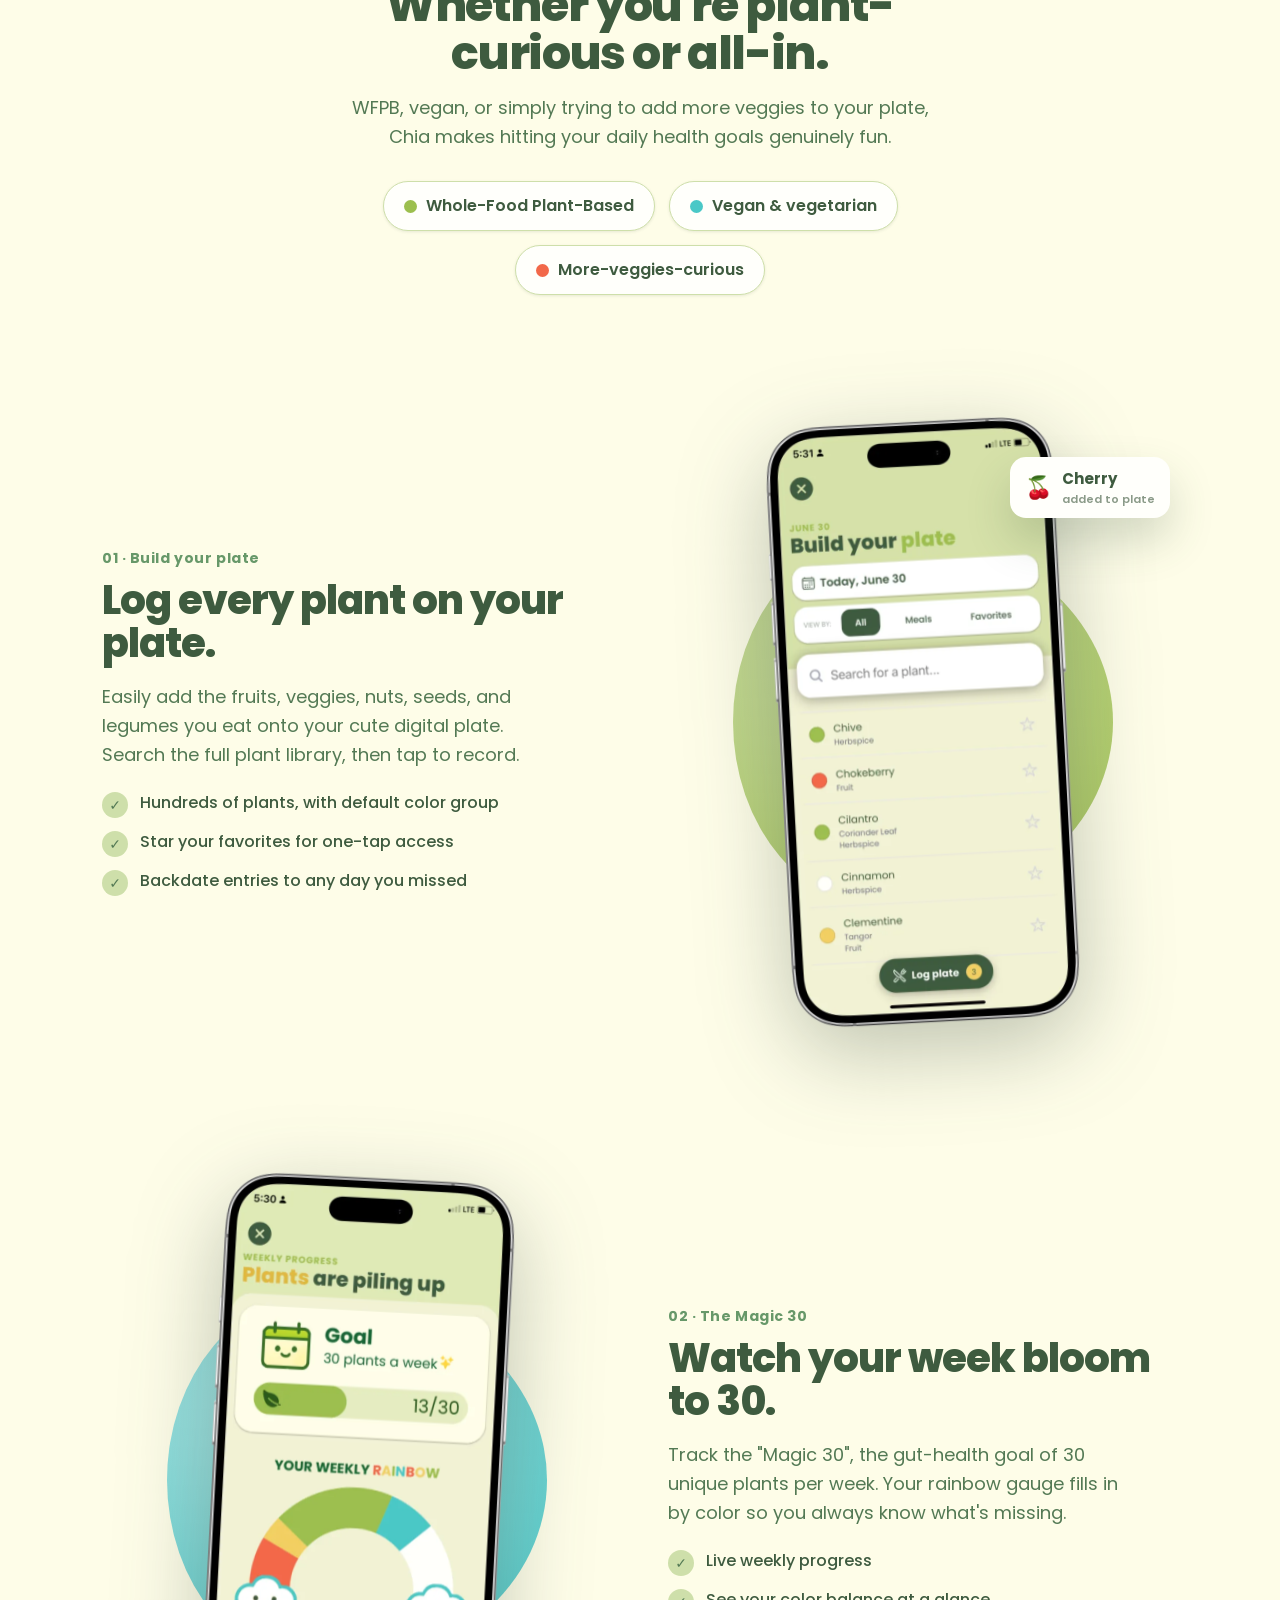
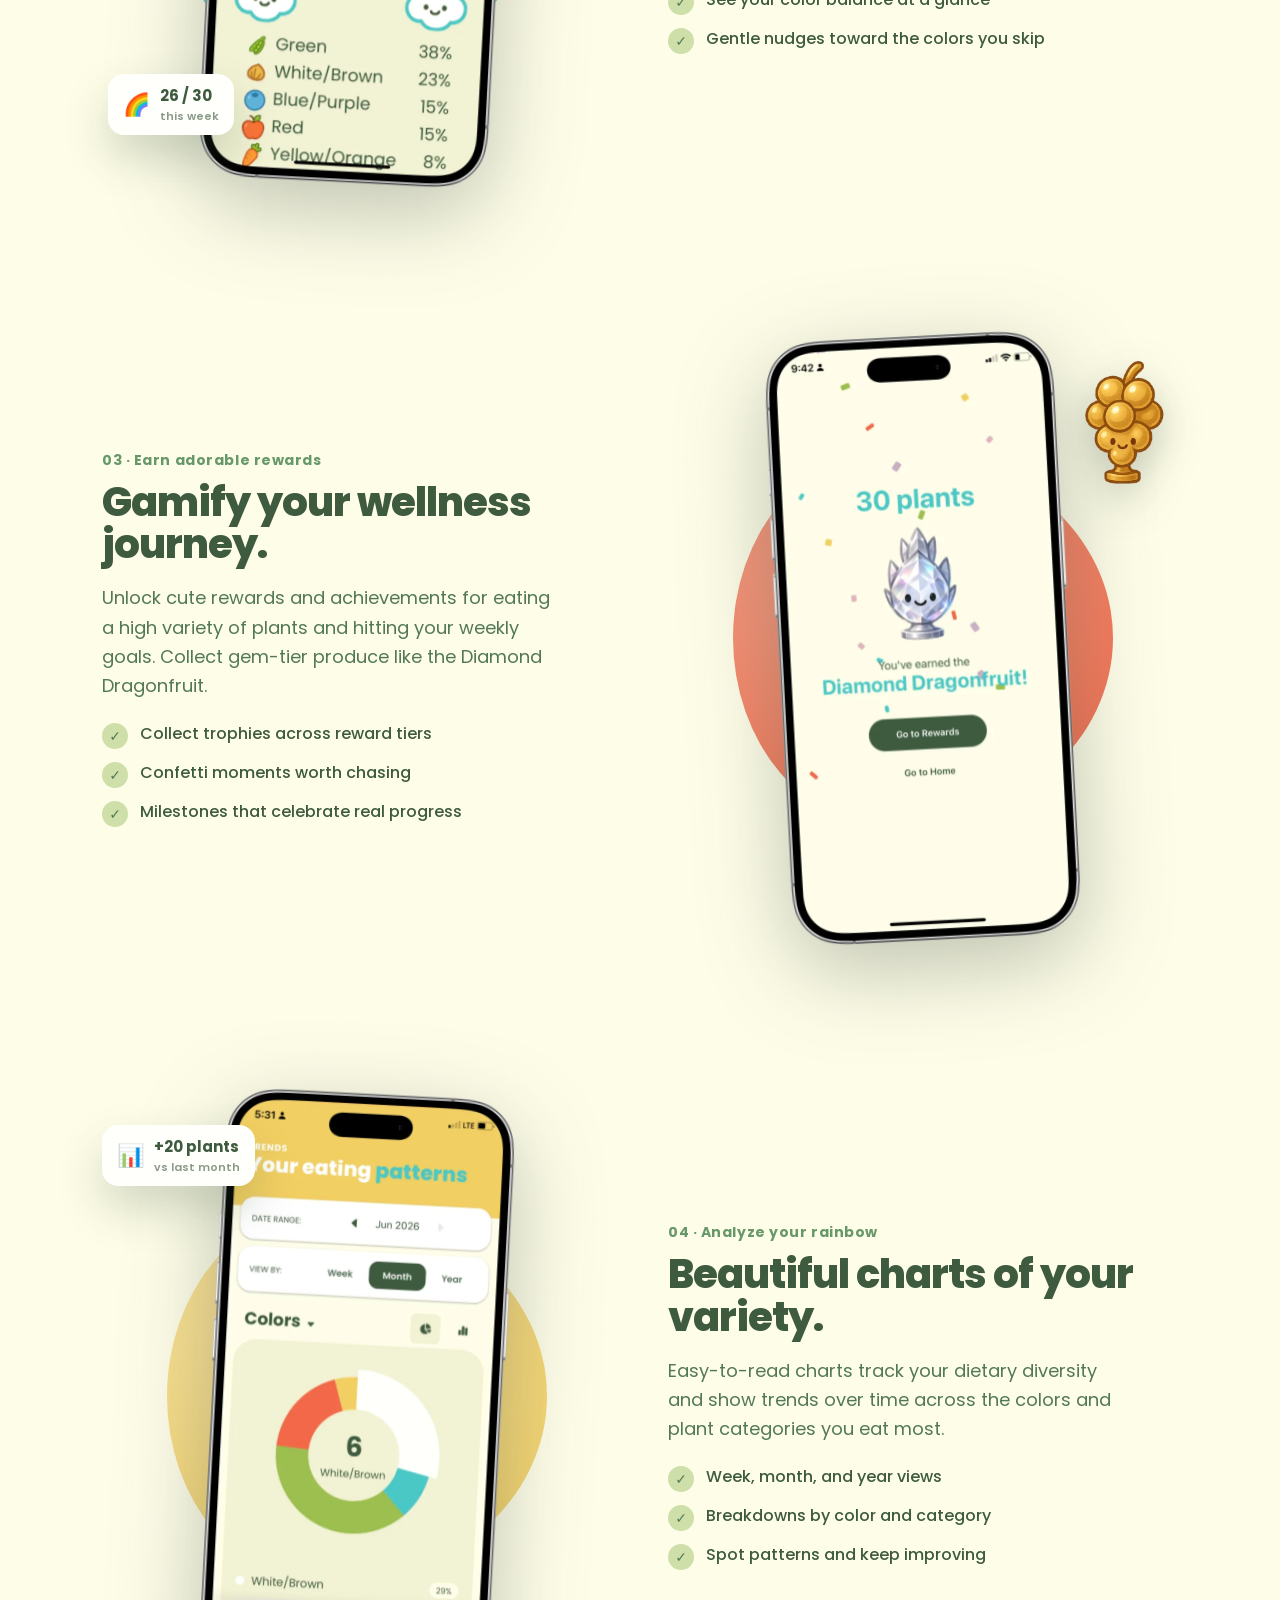
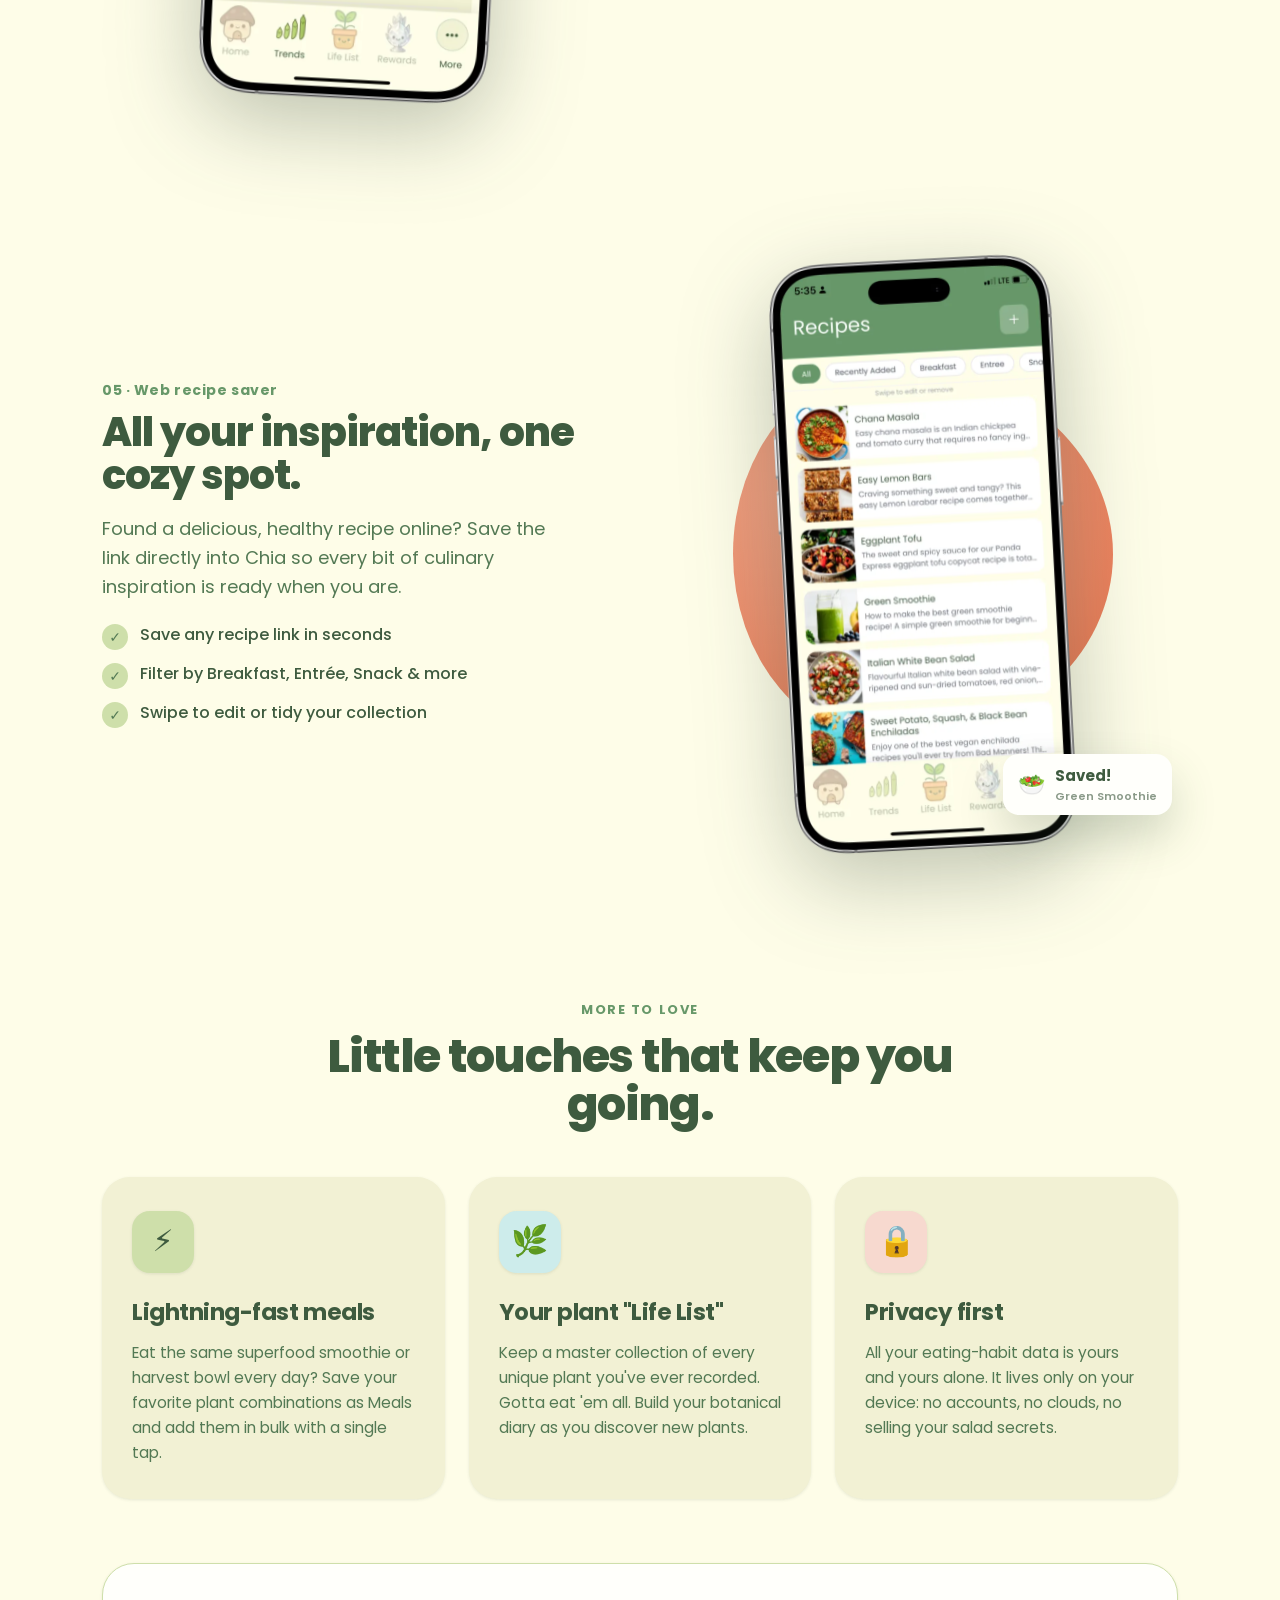
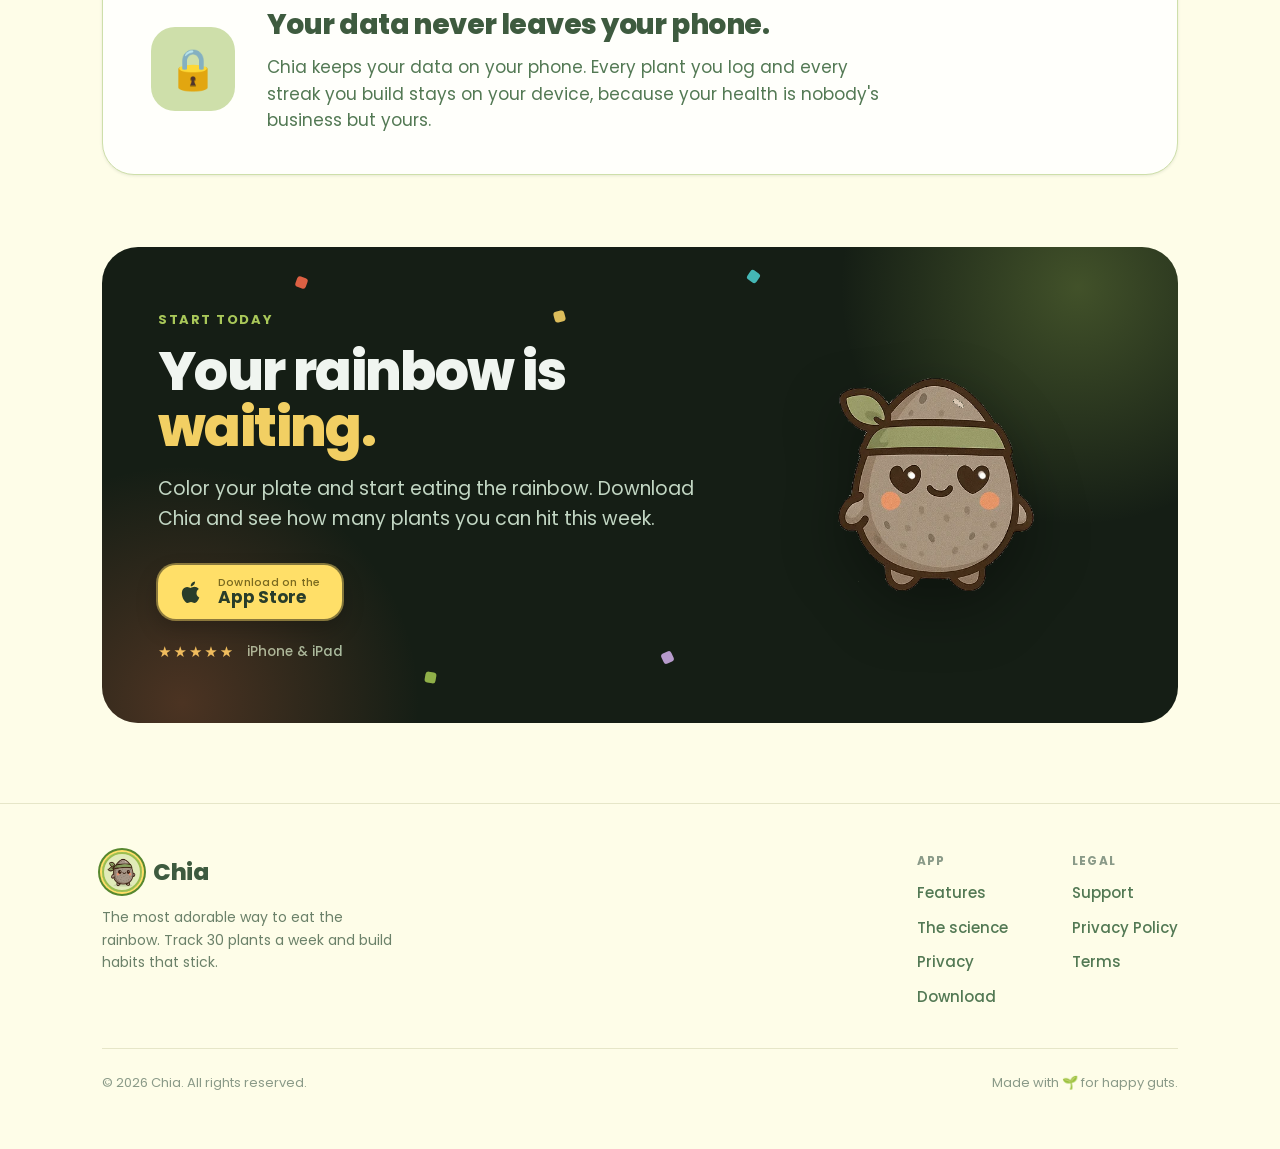
==== commit bda8d044: "updates download url" ====
--- a/index.html
+++ b/index.html
@@ -316,7 +316,7 @@
       <h1>Eat the <span class="grad" id="hero-grad">rainbow</span>,<br />every day.</h1>
       <p class="lede">Chia is the most adorable way to track the plants you eat and build habits that last, one colorful plant at a time.</p>
       <div class="cta-row">
-        <a href="#download" class="store-btn">
+        <a href="https://apps.apple.com/us/app/chia-eat-the-rainbow/id6760507489" class="store-btn">
           <svg class="glyph" viewBox="0 0 24 24" fill="#f0f5f0"><path d="M16.4 12.9c0-2.2 1.8-3.3 1.9-3.3-1-1.5-2.6-1.7-3.2-1.7-1.4-.1-2.6.8-3.3.8-.7 0-1.7-.8-2.8-.8-1.5 0-2.8.8-3.6 2.1-1.5 2.6-.4 6.5 1.1 8.6.7 1 1.6 2.2 2.7 2.1 1.1 0 1.5-.7 2.8-.7s1.6.7 2.8.7c1.1 0 1.9-1 2.6-2 .8-1.2 1.2-2.3 1.2-2.4-.1 0-2.2-.9-2.2-3.3zM14.3 6.2c.6-.7 1-1.7.9-2.7-.9 0-1.9.6-2.5 1.3-.6.6-1 1.6-.9 2.6 1 .1 1.9-.5 2.5-1.2z"/></svg>
           <span class="lines"><small>Download on the</small><b>App Store</b></span>
         </a>
@@ -565,7 +565,7 @@
         <h2>Your rainbow is <span class="accent">waiting.</span></h2>
         <p class="dp">Color your plate and start eating the rainbow. Download Chia and see how many plants you can hit this week.</p>
         <div class="final-cta">
-          <a href="#" class="store-btn light">
+          <a href="https://apps.apple.com/us/app/chia-eat-the-rainbow/id6760507489" class="store-btn light">
             <svg class="glyph" viewBox="0 0 24 24" fill="#293d2a"><path d="M16.4 12.9c0-2.2 1.8-3.3 1.9-3.3-1-1.5-2.6-1.7-3.2-1.7-1.4-.1-2.6.8-3.3.8-.7 0-1.7-.8-2.8-.8-1.5 0-2.8.8-3.6 2.1-1.5 2.6-.4 6.5 1.1 8.6.7 1 1.6 2.2 2.7 2.1 1.1 0 1.5-.7 2.8-.7s1.6.7 2.8.7c1.1 0 1.9-1 2.6-2 .8-1.2 1.2-2.3 1.2-2.4-.1 0-2.2-.9-2.2-3.3zM14.3 6.2c.6-.7 1-1.7.9-2.7-.9 0-1.9.6-2.5 1.3-.6.6-1 1.6-.9 2.6 1 .1 1.9-.5 2.5-1.2z"/></svg>
             <span class="lines"><small>Download on the</small><b>App Store</b></span>
           </a>
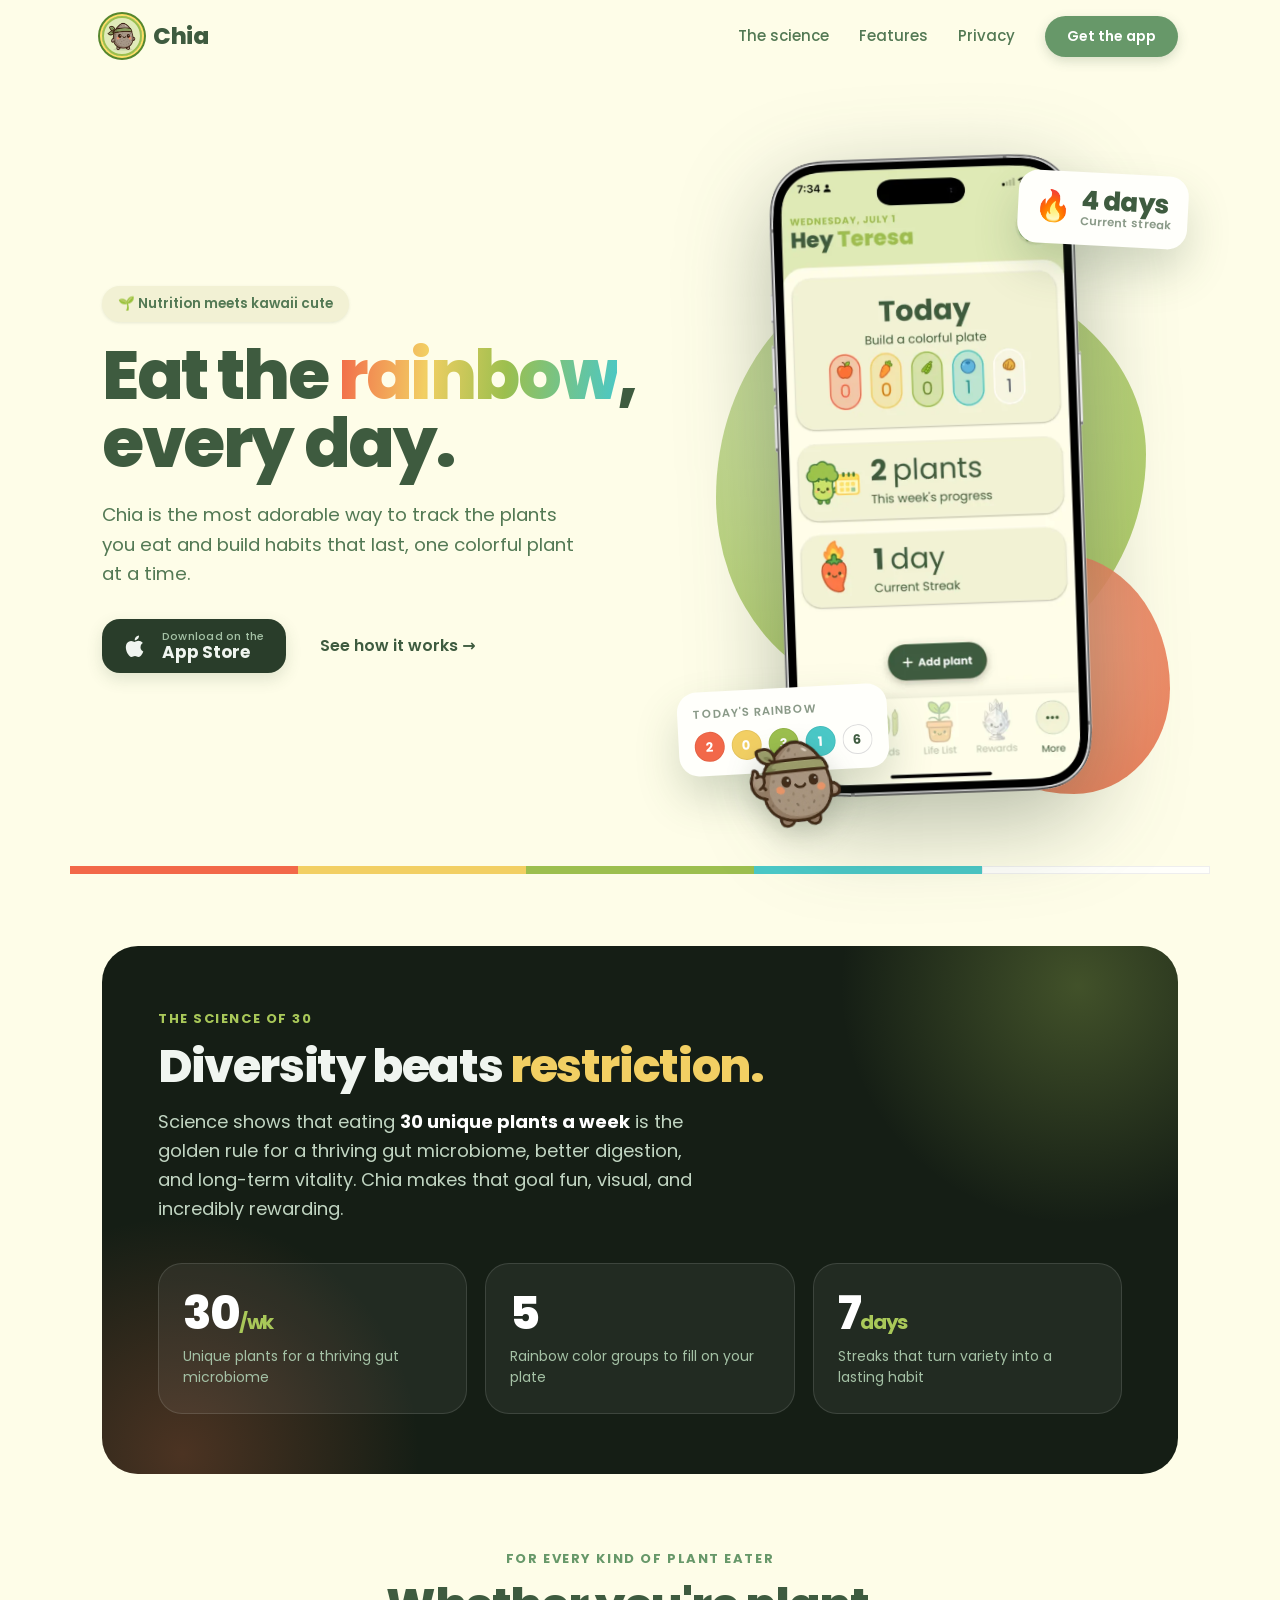
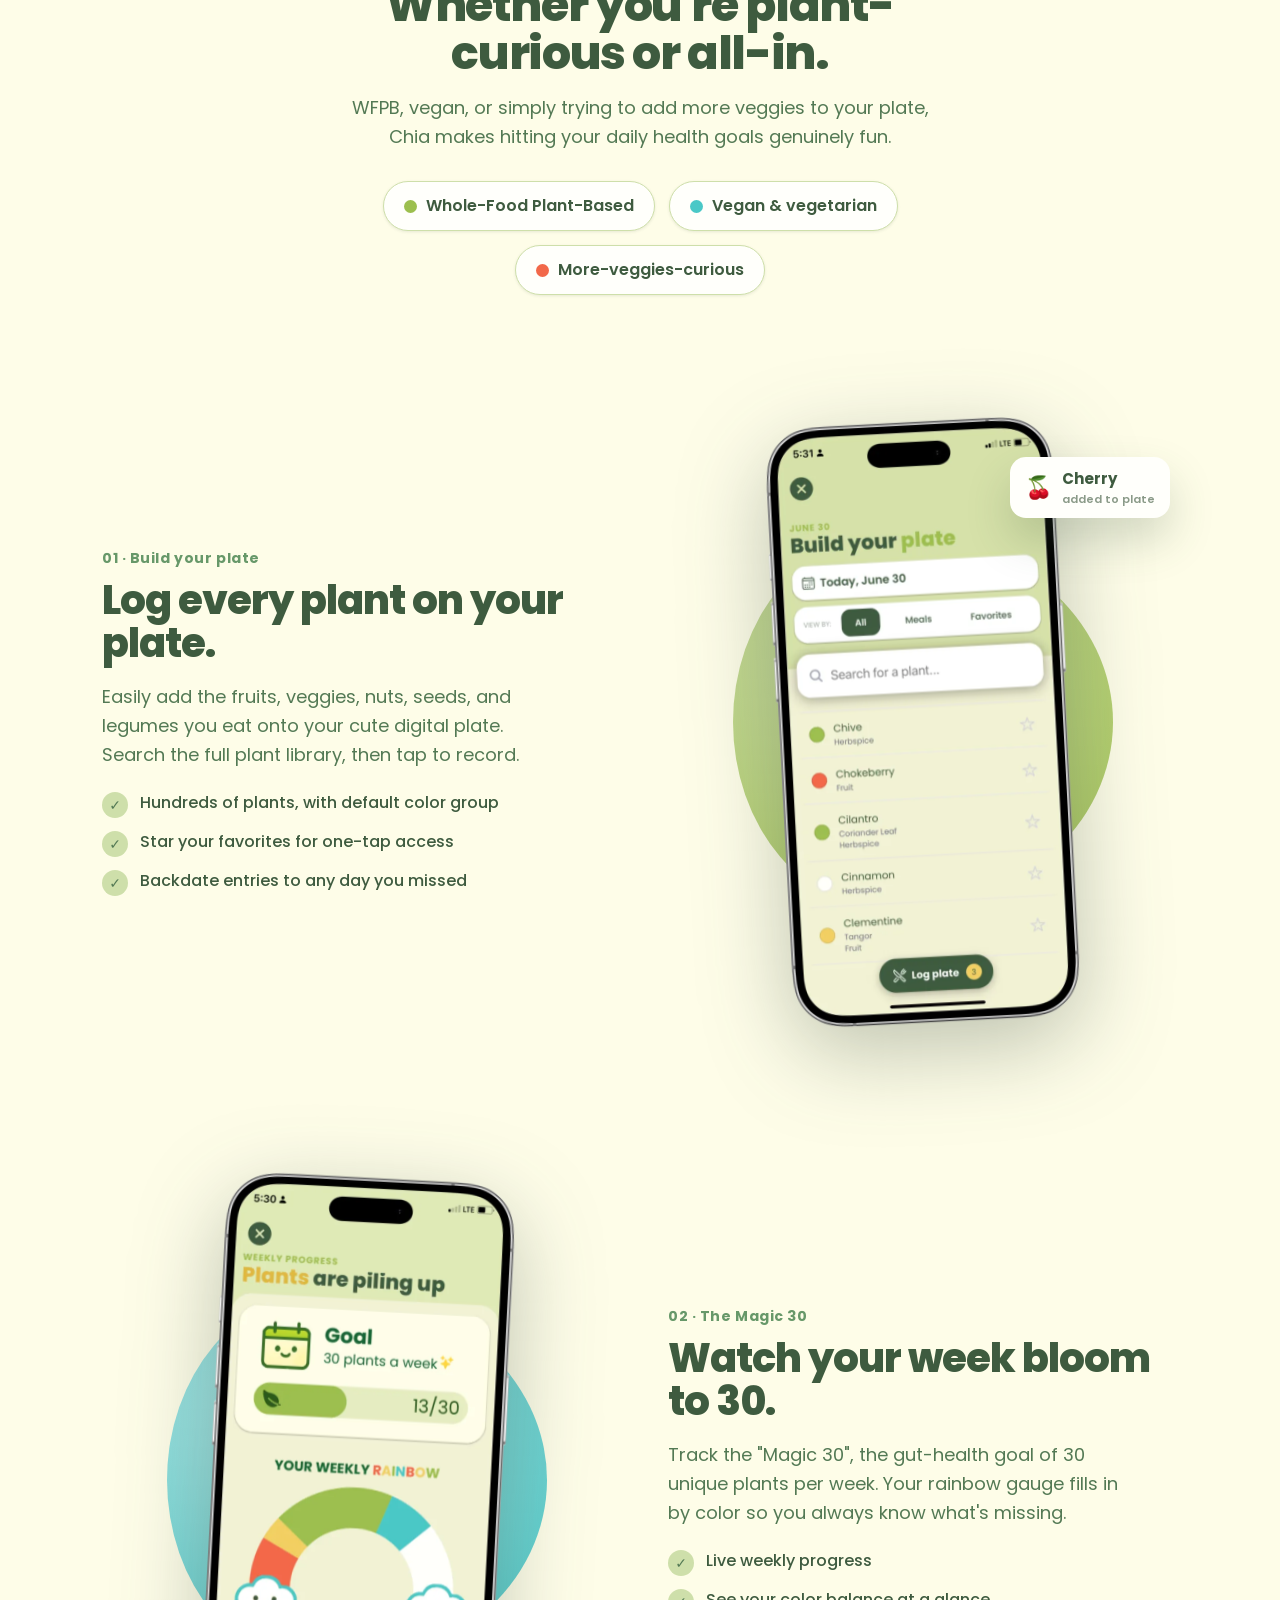
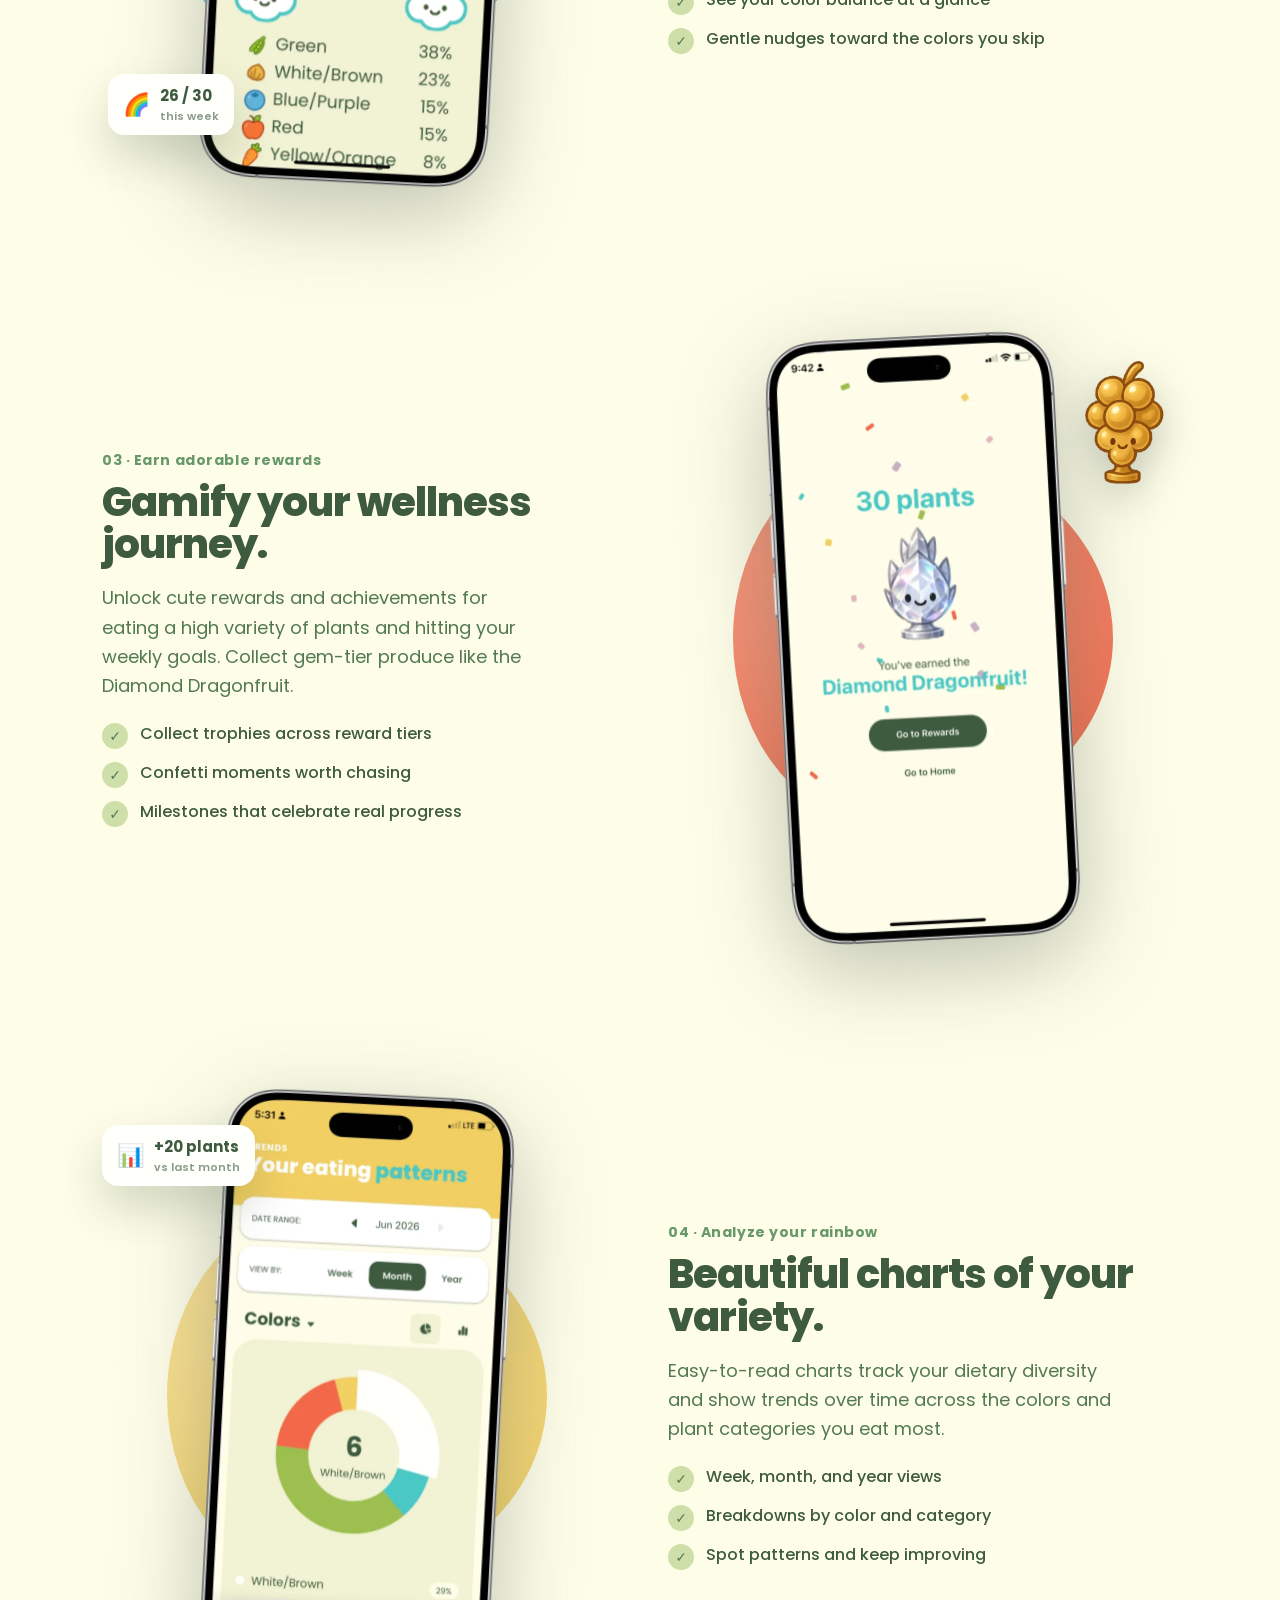
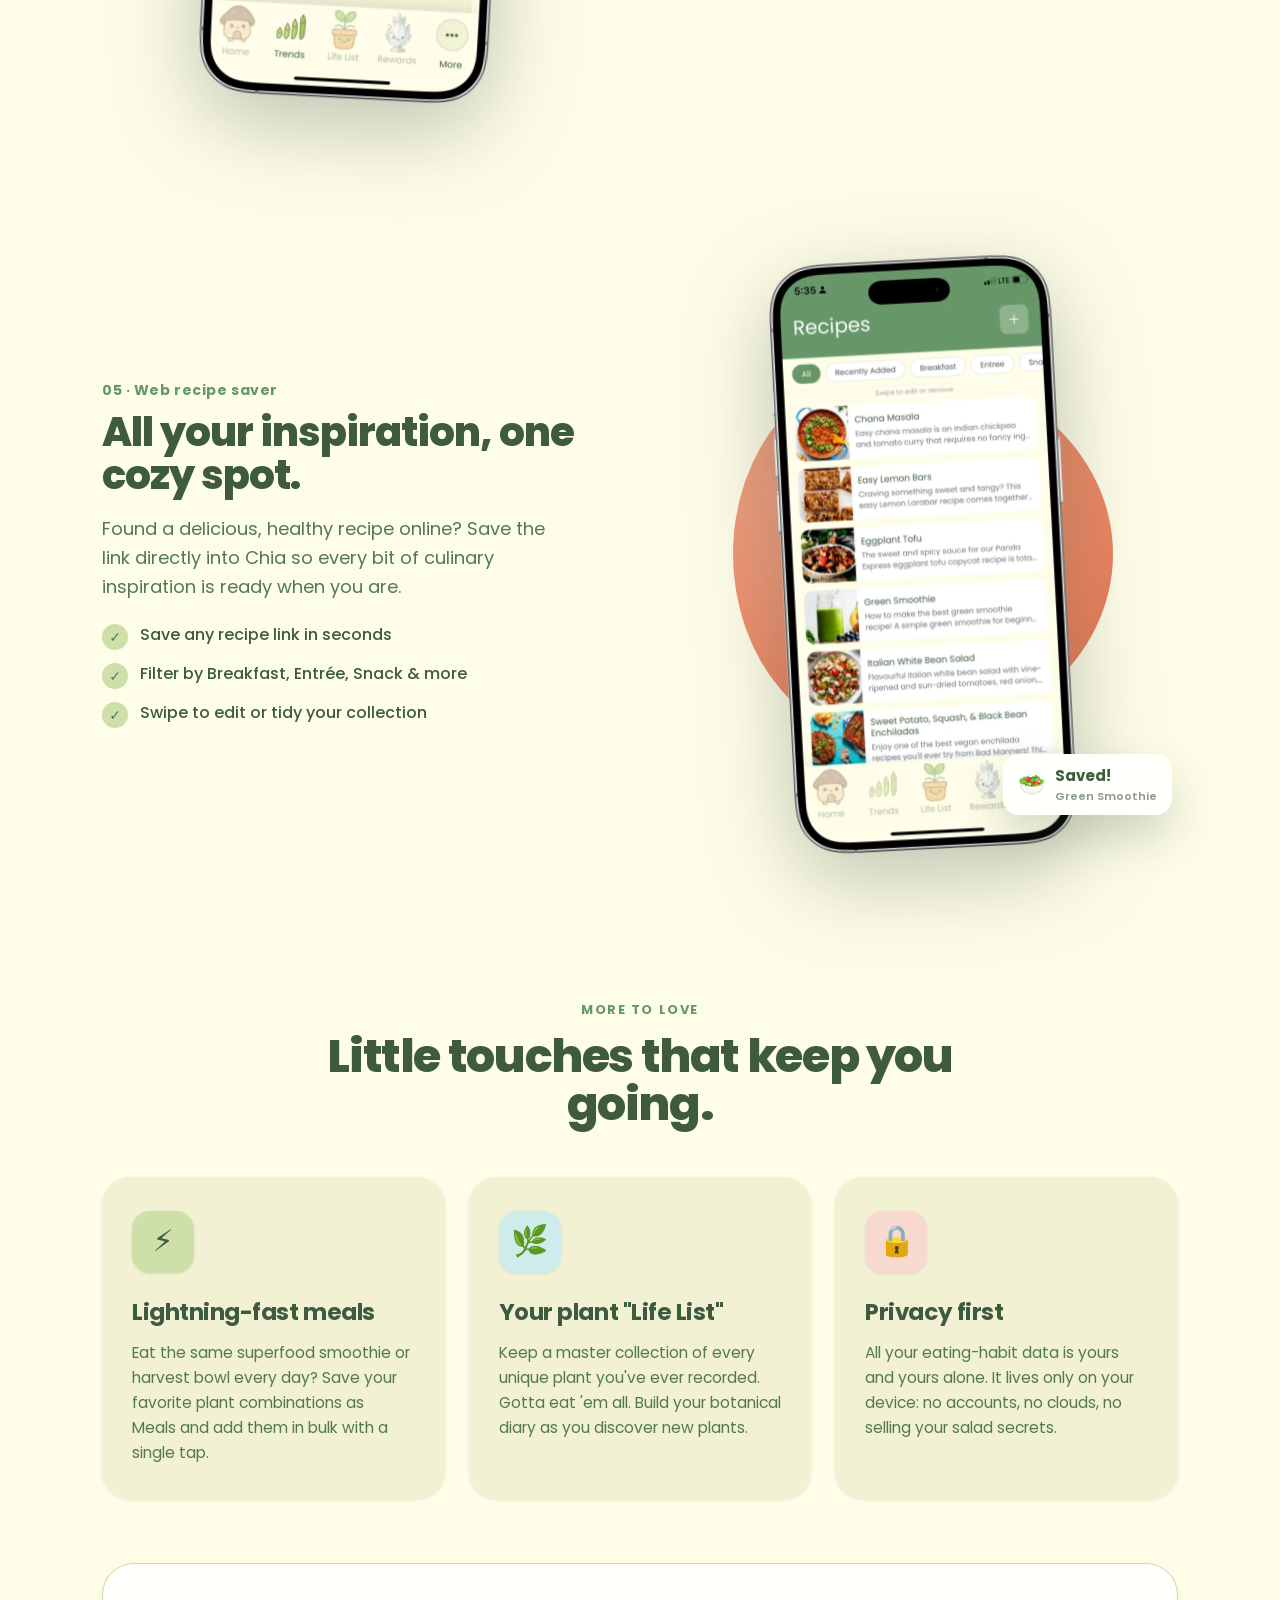
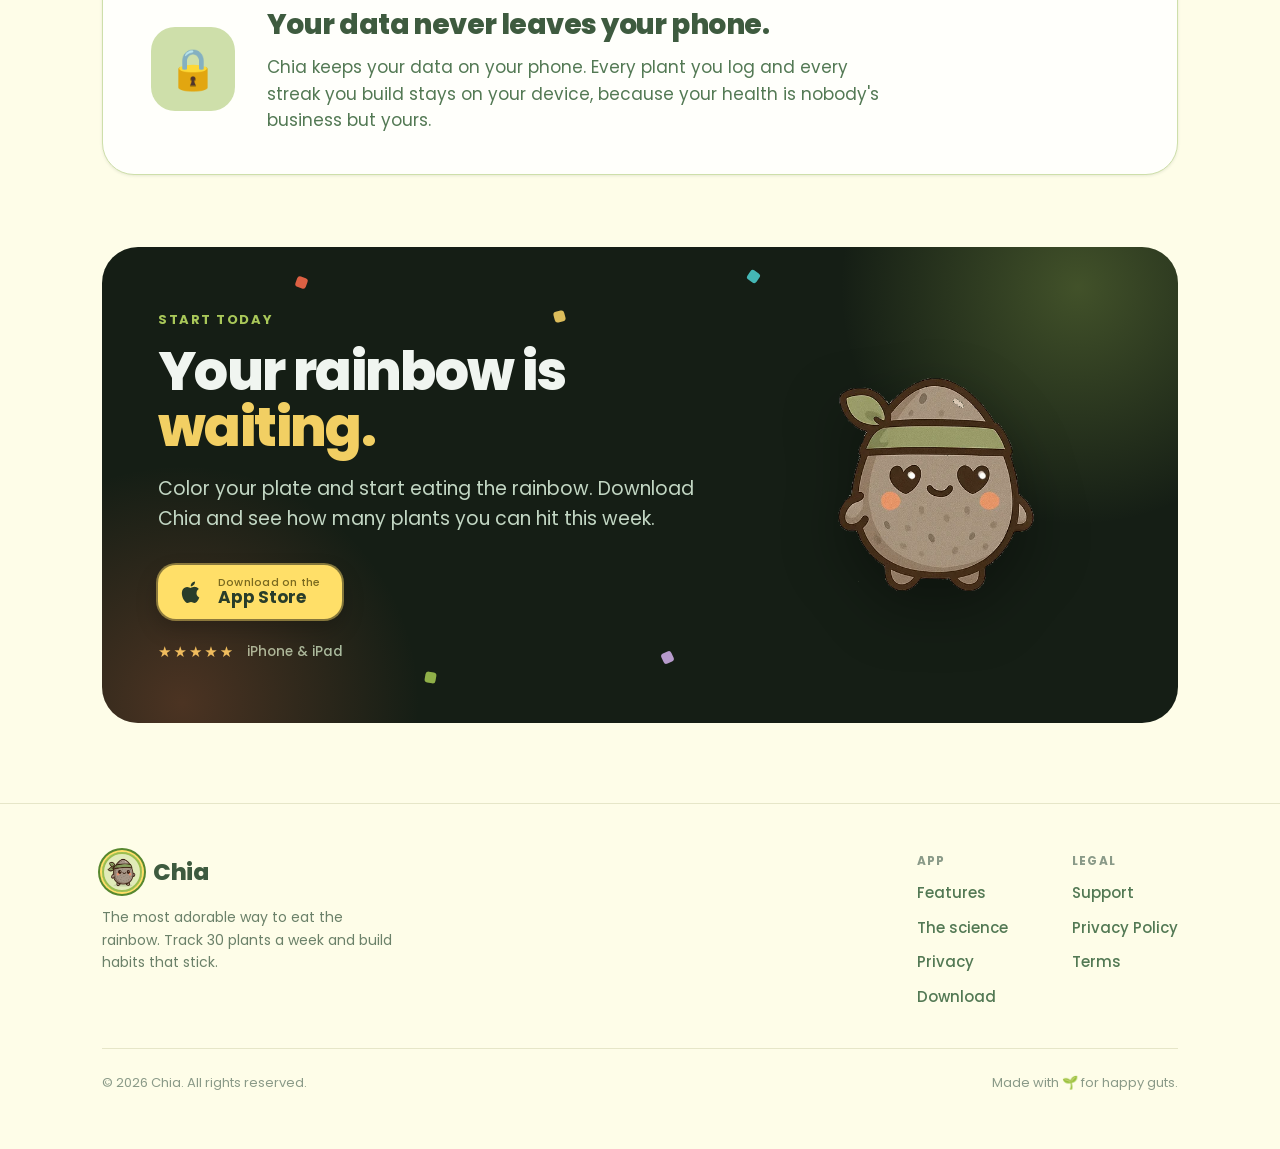
==== commit a6d4a671: "moves styles to css files" ====
--- a/index.html
+++ b/index.html
@@ -30,263 +30,8 @@
 <link rel="preconnect" href="https://fonts.googleapis.com" />
 <link rel="preconnect" href="https://fonts.gstatic.com" crossorigin />
 <link href="https://fonts.googleapis.com/css2?family=Poppins:wght@400;500;600;700;800&display=swap" rel="stylesheet" />
-<style>
-  :root {
-    --bg:#fefde8; --bg-warm:#f6f4e0; --card:#f2f1d4; --card-2:#fffffb;
-    --text:#3e5b3f; --muted:#537954; --soft:#6b8169; --faint:#8a9a88;
-    --line:#e6e6c8;
-    --red:#f26849; --yellow:#f2cf63; --green:#9cbf4e; --teal:#4ac8c7; --whitebrown:#fffffb;
-    --header-green:#a9c859; --green-faded:#cedfaa;
-    --av-500:#679869; --av-600:#537954; --av-700:#3e5b3f; --av-800:#293d2a; --av-900:#151e15;
-    --acc-yellow:#ffdf68; --acc-green:#56872e; --orange:#e87048;
-    --e1:0 1px 3px rgba(62,91,63,.12);
-    --e2:0 6px 16px rgba(62,91,63,.16);
-    --e3:0 22px 44px rgba(62,91,63,.22);
-    --spring:cubic-bezier(.34,1.56,.64,1);
-  }
-  * { box-sizing:border-box; margin:0; padding:0; }
-  html { scroll-behavior:smooth; }
-  body {
-    font-family:"Poppins",system-ui,sans-serif; background:var(--bg); color:var(--text);
-    -webkit-font-smoothing:antialiased; overflow-x:hidden; line-height:1.5;
-  }
-  a { color:inherit; text-decoration:none; }
-  img { display:block; max-width:100%; }
-  .wrap { max-width:1140px; margin:0 auto; padding:0 32px; }
-
-  /* ---------- buttons ---------- */
-  .btn { font-family:inherit; font-weight:600; cursor:pointer; border:none; display:inline-flex;
-    align-items:center; gap:10px; transition:transform .18s var(--spring), box-shadow .18s ease; }
-  .btn:active { transform:scale(.95); }
-  .btn-primary { background:var(--av-500); color:#fff; padding:15px 28px; border-radius:9999px;
-    font-size:16px; box-shadow:0 6px 16px rgba(62,91,63,.24); }
-  .btn-primary:hover { box-shadow:0 10px 24px rgba(62,91,63,.30); }
-  .btn-ghost { color:var(--text); padding:15px 20px; font-size:16px; border-radius:9999px; }
-  .btn-ghost:hover { background:var(--card); }
-  .store-btn { background:var(--av-800); color:#f0f5f0; padding:11px 22px 11px 18px; border-radius:18px;
-    display:inline-flex; align-items:center; gap:12px; transition:transform .18s var(--spring), box-shadow .2s; box-shadow:var(--e2); }
-  .store-btn:hover { box-shadow:var(--e3); transform:translateY(-2px); }
-  .store-btn:active { transform:scale(.96); }
-  .store-btn .glyph { width:30px; height:30px; flex:none; }
-  .store-btn .lines { display:flex; flex-direction:column; line-height:1.15; }
-  .store-btn .lines small { font-size:11px; font-weight:500; color:#a4c1a5; letter-spacing:.02em; }
-  .store-btn .lines b { font-size:17px; font-weight:700; letter-spacing:-.01em; }
-  .store-btn.light { background:var(--acc-yellow); color:var(--av-800); box-shadow:0 0 0 2px rgba(255,223,104,.45), 0 10px 22px rgba(0,0,0,.22); }
-  .store-btn.light .lines small { color:#7a6a1f; }
-
-  /* ---------- nav ---------- */
-  header.nav { position:sticky; top:0; z-index:50; backdrop-filter:saturate(1.1) blur(8px);
-    background:rgba(254,253,232,.82); border-bottom:1px solid transparent; transition:border-color .3s, box-shadow .3s; }
-  header.nav.scrolled { border-color:var(--line); box-shadow:0 2px 14px rgba(62,91,63,.07); }
-  .nav-inner { display:flex; align-items:center; justify-content:space-between; height:72px; }
-  .brand { display:flex; align-items:center; gap:11px; font-weight:800; font-size:23px; letter-spacing:-.02em; }
-  .brand .mark { width:40px; height:40px; border-radius:50%; background:rgba(156,191,78,.30);
-    border:2px solid var(--green); display:flex; align-items:center; justify-content:center;
-    box-shadow:0 0 0 2px var(--acc-yellow), 0 0 0 4px var(--acc-green); }
-  .brand .mark img { width:30px; height:30px; }
-  .nav-links { display:flex; align-items:center; gap:30px; font-size:15px; font-weight:500; color:var(--muted); }
-  .nav-links a { transition:color .2s; }
-  .nav-links a:hover { color:var(--text); }
-  .nav-cta { background:var(--av-500); color:#fff; padding:10px 22px; border-radius:9999px; font-weight:600; font-size:14px;
-    box-shadow:0 4px 12px rgba(62,91,63,.20); transition:transform .18s var(--spring); }
-  .nav-cta:active { transform:scale(.95); }
-
-  /* ---------- hero ---------- */
-  .hero { position:relative; padding:60px 0 40px; }
-  .hero-grid { display:grid; grid-template-columns:1.05fr .95fr; gap:36px; align-items:center; }
-  .eyebrow { display:inline-flex; align-items:center; gap:8px; background:var(--card); color:var(--muted);
-    padding:8px 16px; border-radius:9999px; font-size:13.5px; font-weight:600; box-shadow:var(--e1); }
-  .hero h1 { font-size:clamp(42px,6vw,68px); line-height:1.0; font-weight:800; letter-spacing:-.035em; margin:20px 0 0; }
-  .hero h1 .grad { background:linear-gradient(95deg,var(--red),var(--yellow) 32%,var(--green) 60%,var(--teal));
-    -webkit-background-clip:text; background-clip:text; color:transparent; }
-  .lede { font-size:18.5px; line-height:1.6; color:var(--muted); margin-top:22px; max-width:480px; }
-  .cta-row { display:flex; align-items:center; gap:14px; flex-wrap:wrap; margin-top:30px; }
-  .proof { display:flex; align-items:center; gap:12px; margin-top:24px; font-size:13.5px; color:var(--faint); font-weight:500; }
-  .stars { color:var(--yellow); letter-spacing:2px; font-size:15px; }
-
-  /* hero visual */
-  .hero-visual { position:relative; display:flex; align-items:center; justify-content:center; min-height:540px; }
-  .blob { position:absolute; width:430px; height:430px; border-radius:46% 54% 60% 40% / 54% 44% 56% 46%;
-    background:radial-gradient(circle at 32% 28%, var(--green-faded), var(--header-green));
-    top:50%; left:50%; transform:translate(-50%,-50%); z-index:0; }
-  .blob.orange { width:240px; height:240px; background:radial-gradient(circle at 40% 35%, #f0a07f, var(--orange));
-    border-radius:54% 46% 40% 60% / 44% 56% 44% 56%; top:78%; left:74%; opacity:.9; filter:blur(.2px); }
-  .phone-hero { position:relative; z-index:2; width:320px; border-radius:9.2%/4.45%;
-    filter:drop-shadow(0 28px 46px rgba(41,61,42,.34)); transform:rotate(-2deg); }
-  .float-card { position:absolute; z-index:3; background:var(--card-2); border-radius:20px; padding:14px 16px;
-    box-shadow:var(--e3); }
-  .float-rainbow { bottom:54px; left:-6px; transform:rotate(-3deg); }
-  .float-rainbow .t { font-size:11.5px; color:var(--faint); font-weight:600; text-transform:uppercase; letter-spacing:.06em; }
-  .dots { display:flex; gap:7px; margin-top:9px; }
-  .dots i { width:30px; height:30px; border-radius:50%; display:flex; align-items:center; justify-content:center;
-    color:#fff; font-size:13px; font-weight:700; font-style:normal; box-shadow:inset 0 0 0 1px rgba(0,0,0,.06); }
-  .float-streak { top:40px; right:-10px; transform:rotate(3deg); display:flex; align-items:center; gap:10px; }
-  .float-streak .big { font-size:26px; font-weight:800; letter-spacing:-.02em; line-height:1; }
-  .float-streak .lbl { font-size:11.5px; color:var(--faint); font-weight:600; }
-  .mascot-peek { position:absolute; z-index:4; width:96px; bottom:-6px; left:64px; transform:rotate(-6deg);
-    filter:drop-shadow(0 10px 14px rgba(41,61,42,.22)); }
-
-  /* rainbow divider */
-  .rainbow-strip { display:flex; height:8px; max-width:1140px; margin:0 auto; }
-  .rainbow-strip > span { flex:1; }
-
-  /* ---------- section scaffolding ---------- */
-  section { position:relative; }
-  .kicker { display:inline-block; font-size:13px; font-weight:700; text-transform:uppercase; letter-spacing:.12em;
-    color:var(--av-500); }
-  .sec-head { text-align:center; max-width:680px; margin:0 auto; }
-  .sec-head h2 { font-size:clamp(30px,4.4vw,46px); font-weight:800; letter-spacing:-.03em; line-height:1.04; margin-top:12px; }
-  .sec-head p { font-size:18px; color:var(--muted); margin-top:16px; line-height:1.6; }
-
-  /* audience pills */
-  .audience { padding:64px 0 8px; }
-  .pill-row { display:flex; gap:14px; justify-content:center; flex-wrap:wrap; margin-top:30px; }
-  .apill { display:flex; align-items:center; gap:9px; background:var(--card-2); border:1px solid var(--green-faded);
-    padding:12px 20px; border-radius:9999px; font-weight:600; font-size:16px; box-shadow:var(--e1); }
-  .apill .dot { width:13px; height:13px; border-radius:50%; }
-
-  /* ---------- science dark band ---------- */
-  .dark { background:var(--av-900); color:#f0f5f0; border-radius:36px; padding:60px 56px; position:relative; overflow:hidden; }
-  .dark .glow { position:absolute; width:480px; height:480px; border-radius:50%;
-    background:radial-gradient(circle, rgba(169,200,89,.30), transparent 70%); top:-200px; right:-140px; }
-  .dark .glow.b { background:radial-gradient(circle, rgba(232,112,72,.26), transparent 70%); top:auto; bottom:-220px; left:-160px; right:auto; }
-  .dark .kicker { color:var(--header-green); position:relative; }
-  .dark h2 { font-size:clamp(30px,4.4vw,46px); font-weight:800; letter-spacing:-.03em; line-height:1.05; margin-top:12px; position:relative; }
-  .dark h2 .accent { color:var(--yellow); }
-  .dark .dp { color:#c2d6c3; font-size:18px; line-height:1.6; margin-top:18px; max-width:560px; position:relative; }
-  .stats { display:grid; grid-template-columns:repeat(3,1fr); gap:18px; margin-top:40px; position:relative; }
-  .stat { background:rgba(240,245,240,.06); border:1px solid rgba(240,245,240,.13); border-radius:24px; padding:26px 24px; }
-  .stat .n { font-size:46px; font-weight:800; color:#fff; letter-spacing:-.03em; line-height:1; }
-  .stat .n .u { font-size:20px; color:var(--header-green); font-weight:700; }
-  .stat .l { font-size:14px; color:#a4c1a5; margin-top:10px; line-height:1.45; }
-
-  /* ---------- feature rows ---------- */
-  .features { padding:40px 0 8px; }
-  .feature { display:grid; grid-template-columns:1fr 1fr; gap:56px; align-items:center; padding:54px 0; }
-  .feature.flip .f-text { order:2; }
-  .feature.flip .f-visual { order:1; }
-  .f-text .num { font-size:14px; font-weight:700; color:var(--av-500); letter-spacing:.04em; }
-  .f-text h3 { font-size:clamp(28px,3.6vw,40px); font-weight:800; letter-spacing:-.025em; line-height:1.06; margin-top:10px; }
-  .f-text p { font-size:18px; color:var(--muted); line-height:1.62; margin-top:18px; max-width:460px; }
-  .f-list { list-style:none; margin-top:22px; display:flex; flex-direction:column; gap:12px; }
-  .f-list li { display:flex; align-items:flex-start; gap:12px; font-size:16px; color:var(--text); font-weight:500; }
-  .f-list .tick { width:26px; height:26px; flex:none; border-radius:50%; background:var(--green-faded);
-    display:flex; align-items:center; justify-content:center; color:var(--av-600); font-size:14px; font-weight:800; margin-top:1px; }
-
-  .f-visual { position:relative; display:flex; align-items:center; justify-content:center; min-height:560px; }
-  .stage { position:absolute; width:380px; height:380px; border-radius:42% 58% 58% 42% / 50% 50% 50% 50%;
-    top:50%; left:50%; transform:translate(-50%,-50%); z-index:0; }
-  .stage.green { background:radial-gradient(circle at 34% 30%, var(--green-faded), var(--header-green)); }
-  .stage.yellow { background:radial-gradient(circle at 34% 30%, #fbe6a6, var(--yellow)); }
-  .stage.teal { background:radial-gradient(circle at 34% 30%, #b6e9e8, var(--teal)); }
-  .stage.red { background:radial-gradient(circle at 34% 30%, #f6a88f, var(--red)); }
-  .stage.orange { background:radial-gradient(circle at 34% 30%, #f3b095, var(--orange)); }
-  .phone { position:relative; z-index:2; width:300px; border-radius:9.2%/4.45%;
-    filter:drop-shadow(0 26px 44px rgba(41,61,42,.30)); }
-  .phone.tilt-l { transform:rotate(-3deg); }
-  .phone.tilt-r { transform:rotate(3deg); }
-  .chip-float { position:absolute; z-index:3; background:var(--card-2); border-radius:16px; padding:11px 15px;
-    box-shadow:var(--e3); display:flex; align-items:center; gap:10px; font-weight:700; font-size:15px; }
-  .chip-float .emoji { font-size:22px; }
-  .chip-float small { display:block; font-size:11px; color:var(--faint); font-weight:600; }
-
-  /* ---------- small feature grid ---------- */
-  .grid-feats { padding:56px 0; }
-  .cards3 { display:grid; grid-template-columns:repeat(3,1fr); gap:24px; margin-top:48px; }
-  .fcard { background:var(--card); border-radius:28px; padding:34px 30px; box-shadow:var(--e1);
-    transition:transform .25s var(--spring), box-shadow .25s ease; }
-  .fcard:hover { transform:translateY(-6px); box-shadow:var(--e2); }
-  .fcard .ic { width:62px; height:62px; border-radius:18px; display:flex; align-items:center; justify-content:center;
-    font-size:30px; box-shadow:var(--e1); }
-  .fcard h4 { font-size:23px; font-weight:700; letter-spacing:-.02em; margin-top:22px; }
-  .fcard p { font-size:15.5px; color:var(--muted); line-height:1.6; margin-top:12px; }
-
-  /* ---------- privacy strip ---------- */
-  .privacy { padding:8px 0 64px; }
-  .privacy-band { background:var(--card-2); border:1px solid var(--green-faded); border-radius:32px;
-    padding:40px 48px; display:flex; align-items:center; gap:32px; box-shadow:var(--e1); }
-  .privacy-band .lock { width:84px; height:84px; flex:none; border-radius:24px; background:var(--green-faded);
-    display:flex; align-items:center; justify-content:center; font-size:40px; }
-  .privacy-band h3 { font-size:28px; font-weight:800; letter-spacing:-.02em; }
-  .privacy-band p { font-size:17px; color:var(--muted); margin-top:8px; line-height:1.55; max-width:620px; }
-
-  /* ---------- final CTA ---------- */
-  .final { padding:8px 0 80px; }
-  .final .dark { display:grid; grid-template-columns:1.2fr .8fr; gap:32px; align-items:center; }
-  .final h2 { font-size:clamp(34px,5vw,54px); }
-  .final .dp { font-size:19px; }
-  .final-cta { display:flex; gap:14px; flex-wrap:wrap; margin-top:30px; position:relative; }
-  .final .mascot-big { position:relative; justify-self:center; }
-  .final .mascot-big img { width:230px; filter:drop-shadow(0 22px 30px rgba(0,0,0,.34)); }
-  .confetti { position:absolute; width:11px; height:11px; border-radius:3px; opacity:.9; }
-
-  /* ---------- footer ---------- */
-  footer { padding:48px 0 56px; border-top:1px solid var(--line); }
-  .foot-inner { display:flex; align-items:flex-start; justify-content:space-between; gap:40px; flex-wrap:wrap; }
-  .foot-brand { max-width:300px; }
-  .foot-brand p { color:var(--soft); font-size:14px; margin-top:14px; line-height:1.6; }
-  .foot-cols { display:flex; gap:64px; flex-wrap:wrap; }
-  .foot-col h5 { font-size:12px; text-transform:uppercase; letter-spacing:.1em; color:var(--faint); font-weight:700; }
-  .foot-col a { display:block; color:var(--muted); font-size:15px; margin-top:12px; font-weight:500; transition:color .2s; }
-  .foot-col a:hover { color:var(--text); }
-  .foot-bottom { display:flex; align-items:center; justify-content:space-between; margin-top:40px; padding-top:24px;
-    border-top:1px solid var(--line); font-size:13px; color:var(--faint); flex-wrap:wrap; gap:12px; }
-
-  /* ---------- reveal ---------- */
-  .reveal { opacity:0; transform:translateY(26px); transition:opacity .7s ease, transform .7s var(--spring); }
-  .reveal.in { opacity:1; transform:none; }
-
-  /* ---------- responsive ---------- */
-  @media (max-width:920px) {
-    .hero-grid { grid-template-columns:1fr; gap:8px; }
-    .hero-visual { min-height:460px; margin-top:8px; }
-    .nav-links a:not(.nav-cta) { display:none; }
-    .feature { grid-template-columns:1fr; gap:20px; padding:40px 0; }
-    .feature.flip .f-text { order:1; } .feature.flip .f-visual { order:2; }
-    .f-visual { min-height:480px; }
-    .f-text p, .lede, .f-text { text-align:left; }
-    .stats { grid-template-columns:1fr; }
-    .cards3 { grid-template-columns:1fr; }
-    .final .dark { grid-template-columns:1fr; }
-    .final .mascot-big { display:none; }
-    .privacy-band { flex-direction:column; text-align:center; }
-    .dark { padding:44px 28px; }
-  }
-  @media (prefers-reduced-motion:reduce) {
-    .reveal { opacity:1 !important; transform:none !important; }
-    html { scroll-behavior:auto; }
-  }
-
-  /* ---------- tweak states ---------- */
-  body.twk-hide-proof #hero-proof { display:none; }
-  body.twk-flat-head #hero-grad { background:none; -webkit-text-fill-color:initial; color:var(--text); }
-  body.twk-no-tilt .phone, body.twk-no-tilt .phone-hero { transform:none; }
-
-  /* ---------- tweaks panel ---------- */
-  .twk-panel { position:fixed; right:16px; bottom:16px; z-index:2147483646; width:248px;
-    background:rgba(250,249,236,.82); color:var(--text);
-    -webkit-backdrop-filter:blur(22px) saturate(150%); backdrop-filter:blur(22px) saturate(150%);
-    border:.5px solid rgba(255,255,255,.7); border-radius:16px;
-    box-shadow:0 1px 0 rgba(255,255,255,.5) inset, 0 14px 40px rgba(41,61,42,.22);
-    font-family:"Poppins",system-ui,sans-serif; overflow:hidden; }
-  .twk-hd { display:flex; align-items:center; justify-content:space-between; padding:12px 10px 12px 16px; }
-  .twk-hd b { font-size:13px; font-weight:700; letter-spacing:-.01em; }
-  .twk-x { border:0; background:transparent; color:var(--faint); width:24px; height:24px; border-radius:7px;
-    cursor:pointer; font-size:13px; line-height:1; }
-  .twk-x:hover { background:rgba(62,91,63,.08); color:var(--text); }
-  .twk-body { padding:2px 16px 16px; display:flex; flex-direction:column; gap:11px; }
-  .twk-sect { font-size:10px; font-weight:700; letter-spacing:.08em; text-transform:uppercase;
-    color:var(--faint); padding:8px 0 0; }
-  .twk-sect:first-child { padding-top:0; }
-  .twk-trow { display:flex; align-items:center; justify-content:space-between; gap:12px; }
-  .twk-trow span { font-size:13px; font-weight:500; color:var(--muted); }
-  .twk-tog { position:relative; width:38px; height:22px; border:0; border-radius:999px; flex:none;
-    background:var(--green-faded); transition:background .18s var(--spring); cursor:pointer; padding:0; }
-  .twk-tog[data-on="1"] { background:var(--av-500); }
-  .twk-tog i { position:absolute; top:2px; left:2px; width:18px; height:18px; border-radius:50%;
-    background:#fff; box-shadow:0 1px 3px rgba(41,61,42,.3); transition:transform .18s var(--spring); }
-  .twk-tog[data-on="1"] i { transform:translateX(16px); }
-</style>
+<link rel="stylesheet" href="/css/shared.css" />
+<link rel="stylesheet" href="/css/index.css" />
 </head>
 <body>
 
@@ -301,7 +46,7 @@
       <a href="#science">The science</a>
       <a href="#features">Features</a>
       <a href="#privacy">Privacy</a>
-      <a href="#download" class="nav-cta">Get the app</a>
+      <a href="https://apps.apple.com/us/app/chia-eat-the-rainbow/id6760507489" class="nav-cta">Get the app</a>
     </nav>
   </div>
 </header>
--- a/css/shared.css
+++ b/css/shared.css
@@ -0,0 +1,83 @@
+/* ==========================================================================
+   shared.css — base styles common to every Chia page
+   Design tokens, reset, nav, buttons, rainbow divider, footer, reveal,
+   and shared responsive / reduced-motion rules.
+   ========================================================================== */
+
+:root {
+  --bg:#fefde8; --bg-warm:#f6f4e0; --card:#f2f1d4; --card-2:#fffffb;
+  --text:#3e5b3f; --muted:#537954; --soft:#6b8169; --faint:#8a9a88;
+  --ink:#48634a; --line:#e6e6c8;
+  --red:#f26849; --yellow:#f2cf63; --green:#9cbf4e; --teal:#4ac8c7; --whitebrown:#fffffb;
+  --header-green:#a9c859; --green-faded:#cedfaa;
+  --av-500:#679869; --av-600:#537954; --av-700:#3e5b3f; --av-800:#293d2a; --av-900:#151e15;
+  --acc-yellow:#ffdf68; --acc-green:#56872e; --orange:#e87048;
+  --e1:0 1px 3px rgba(62,91,63,.12);
+  --e2:0 6px 16px rgba(62,91,63,.16);
+  --e3:0 22px 44px rgba(62,91,63,.22);
+  --spring:cubic-bezier(.34,1.56,.64,1);
+}
+* { box-sizing:border-box; margin:0; padding:0; }
+html { scroll-behavior:smooth; overflow-x:clip; }
+body {
+  font-family:"Poppins",system-ui,sans-serif; background:var(--bg); color:var(--text);
+  -webkit-font-smoothing:antialiased; overflow-x:clip; line-height:1.5;
+}
+p { text-wrap: pretty; }
+a { color:inherit; text-decoration:none; }
+img { display:block; max-width:100%; }
+.wrap { max-width:1140px; margin:0 auto; padding:0 32px; }
+
+/* ---------- buttons ---------- */
+.btn { font-family:inherit; font-weight:600; cursor:pointer; border:none; display:inline-flex;
+  align-items:center; gap:10px; transition:transform .18s var(--spring), box-shadow .18s ease; }
+.btn:active { transform:scale(.95); }
+.btn-primary { background:var(--av-500); color:#fff; padding:15px 28px; border-radius:9999px;
+  font-size:16px; box-shadow:0 6px 16px rgba(62,91,63,.24); }
+.btn-primary:hover { box-shadow:0 10px 24px rgba(62,91,63,.30); }
+
+/* ---------- nav ---------- */
+header.nav { position:sticky; top:0; z-index:50; backdrop-filter:saturate(1.1) blur(8px);
+  background:rgba(254,253,232,.82); border-bottom:1px solid transparent; transition:border-color .3s, box-shadow .3s; }
+header.nav.scrolled { border-color:var(--line); box-shadow:0 2px 14px rgba(62,91,63,.07); }
+.nav-inner { display:flex; align-items:center; justify-content:space-between; height:72px; }
+.brand { display:flex; align-items:center; gap:11px; font-weight:800; font-size:23px; letter-spacing:-.02em; }
+.brand .mark { width:40px; height:40px; border-radius:50%; background:rgba(156,191,78,.30);
+  border:2px solid var(--green); display:flex; align-items:center; justify-content:center;
+  box-shadow:0 0 0 2px var(--acc-yellow), 0 0 0 4px var(--acc-green); }
+.brand .mark img { width:30px; height:30px; }
+.nav-links { display:flex; align-items:center; gap:30px; font-size:15px; font-weight:500; color:var(--muted); }
+.nav-links a { transition:color .2s; }
+.nav-links a:hover { color:var(--text); }
+.nav-cta { background:var(--av-500); color:#fff; padding:10px 22px; border-radius:9999px; font-weight:600; font-size:14px;
+  box-shadow:0 4px 12px rgba(62,91,63,.20); transition:transform .18s var(--spring); }
+.nav-cta:active { transform:scale(.95); }
+
+/* ---------- rainbow divider ---------- */
+.rainbow-strip { display:flex; height:8px; max-width:1140px; margin:0 auto; }
+.rainbow-strip > span { flex:1; }
+
+/* ---------- footer ---------- */
+footer { padding:48px 0 56px; border-top:1px solid var(--line); }
+.foot-inner { display:flex; align-items:flex-start; justify-content:space-between; gap:40px; flex-wrap:wrap; }
+.foot-brand { max-width:300px; }
+.foot-brand p { color:var(--soft); font-size:14px; margin-top:14px; line-height:1.6; }
+.foot-cols { display:flex; gap:64px; flex-wrap:wrap; }
+.foot-col h5 { font-size:12px; text-transform:uppercase; letter-spacing:.1em; color:var(--faint); font-weight:700; }
+.foot-col a { display:block; color:var(--muted); font-size:15px; margin-top:12px; font-weight:500; transition:color .2s; }
+.foot-col a:hover { color:var(--text); }
+.foot-bottom { display:flex; align-items:center; justify-content:space-between; margin-top:40px; padding-top:24px;
+  border-top:1px solid var(--line); font-size:13px; color:var(--faint); flex-wrap:wrap; gap:12px; }
+
+/* ---------- reveal ---------- */
+.reveal { opacity:0; transform:translateY(26px); transition:opacity .7s ease, transform .7s var(--spring); }
+.reveal.in { opacity:1; transform:none; }
+
+/* ---------- responsive ---------- */
+@media (max-width:920px) {
+  .nav-links a:not(.nav-cta) { display:none; }
+}
+@media (prefers-reduced-motion:reduce) {
+  .reveal { opacity:1 !important; transform:none !important; }
+  html { scroll-behavior:auto; }
+}
--- a/css/index.css
+++ b/css/index.css
@@ -0,0 +1,190 @@
+/* ==========================================================================
+   index.css — styles unique to index.html (the marketing landing page).
+   Depends on shared.css for tokens, reset, nav, base buttons, rainbow
+   divider, footer, reveal, and shared responsive / reduced-motion rules.
+   ========================================================================== */
+
+/* ---------- buttons (landing-page only) ---------- */
+.btn-ghost { color:var(--text); padding:15px 20px; font-size:16px; border-radius:9999px; }
+.btn-ghost:hover { background:var(--card); }
+.store-btn { background:var(--av-800); color:#f0f5f0; padding:11px 22px 11px 18px; border-radius:18px;
+  display:inline-flex; align-items:center; gap:12px; transition:transform .18s var(--spring), box-shadow .2s; box-shadow:var(--e2); }
+.store-btn:hover { box-shadow:var(--e3); transform:translateY(-2px); }
+.store-btn:active { transform:scale(.96); }
+.store-btn .glyph { width:30px; height:30px; flex:none; }
+.store-btn .lines { display:flex; flex-direction:column; line-height:1.15; }
+.store-btn .lines small { font-size:11px; font-weight:500; color:#a4c1a5; letter-spacing:.02em; }
+.store-btn .lines b { font-size:17px; font-weight:700; letter-spacing:-.01em; }
+.store-btn.light { background:var(--acc-yellow); color:var(--av-800); box-shadow:0 0 0 2px rgba(255,223,104,.45), 0 10px 22px rgba(0,0,0,.22); }
+.store-btn.light .lines small { color:#7a6a1f; }
+
+/* ---------- hero ---------- */
+.hero { position:relative; padding:60px 0 40px; }
+.hero-grid { display:grid; grid-template-columns:1.05fr .95fr; gap:36px; align-items:center; }
+.eyebrow { display:inline-flex; align-items:center; gap:8px; background:var(--card); color:var(--muted);
+  padding:8px 16px; border-radius:9999px; font-size:13.5px; font-weight:600; box-shadow:var(--e1); }
+.hero h1 { font-size:clamp(42px,6vw,68px); line-height:1.0; font-weight:800; letter-spacing:-.035em; margin:20px 0 0; }
+.hero h1 .grad { background:linear-gradient(95deg,var(--red),var(--yellow) 32%,var(--green) 60%,var(--teal));
+  -webkit-background-clip:text; background-clip:text; color:transparent; }
+.lede { font-size:18.5px; line-height:1.6; color:var(--muted); margin-top:22px; max-width:480px; }
+.cta-row { display:flex; align-items:center; gap:14px; flex-wrap:wrap; margin-top:30px; }
+.proof { display:flex; align-items:center; gap:12px; margin-top:24px; font-size:13.5px; color:var(--faint); font-weight:500; }
+.stars { color:var(--yellow); letter-spacing:2px; font-size:15px; }
+
+/* hero visual */
+.hero-visual { position:relative; display:flex; align-items:center; justify-content:center; min-height:540px; }
+.blob { position:absolute; width:430px; height:430px; border-radius:46% 54% 60% 40% / 54% 44% 56% 46%;
+  background:radial-gradient(circle at 32% 28%, var(--green-faded), var(--header-green));
+  top:50%; left:50%; transform:translate(-50%,-50%); z-index:0; }
+.blob.orange { width:240px; height:240px; background:radial-gradient(circle at 40% 35%, #f0a07f, var(--orange));
+  border-radius:54% 46% 40% 60% / 44% 56% 44% 56%; top:78%; left:74%; opacity:.9; filter:blur(.2px); }
+.phone-hero { position:relative; z-index:2; width:320px; border-radius:9.2%/4.45%;
+  filter:drop-shadow(0 28px 46px rgba(41,61,42,.34)); transform:rotate(-2deg); }
+.float-card { position:absolute; z-index:3; background:var(--card-2); border-radius:20px; padding:14px 16px;
+  box-shadow:var(--e3); }
+.float-rainbow { bottom:54px; left:-6px; transform:rotate(-3deg); }
+.float-rainbow .t { font-size:11.5px; color:var(--faint); font-weight:600; text-transform:uppercase; letter-spacing:.06em; }
+.dots { display:flex; gap:7px; margin-top:9px; }
+.dots i { width:30px; height:30px; border-radius:50%; display:flex; align-items:center; justify-content:center;
+  color:#fff; font-size:13px; font-weight:700; font-style:normal; box-shadow:inset 0 0 0 1px rgba(0,0,0,.06); }
+.float-streak { top:40px; right:-10px; transform:rotate(3deg); display:flex; align-items:center; gap:10px; }
+.float-streak .big { font-size:26px; font-weight:800; letter-spacing:-.02em; line-height:1; }
+.float-streak .lbl { font-size:11.5px; color:var(--faint); font-weight:600; }
+.mascot-peek { position:absolute; z-index:4; width:96px; bottom:-6px; left:64px; transform:rotate(-6deg);
+  filter:drop-shadow(0 10px 14px rgba(41,61,42,.22)); }
+
+/* ---------- section scaffolding ---------- */
+section { position:relative; }
+.kicker { display:inline-block; font-size:13px; font-weight:700; text-transform:uppercase; letter-spacing:.12em;
+  color:var(--av-500); }
+.sec-head { text-align:center; max-width:680px; margin:0 auto; }
+.sec-head h2 { font-size:clamp(30px,4.4vw,46px); font-weight:800; letter-spacing:-.03em; line-height:1.04; margin-top:12px; }
+.sec-head p { font-size:18px; color:var(--muted); margin-top:16px; line-height:1.6; }
+
+/* audience pills */
+.audience { padding:64px 0 8px; }
+.pill-row { display:flex; gap:14px; justify-content:center; flex-wrap:wrap; margin-top:30px; }
+.apill { display:flex; align-items:center; gap:9px; background:var(--card-2); border:1px solid var(--green-faded);
+  padding:12px 20px; border-radius:9999px; font-weight:600; font-size:16px; box-shadow:var(--e1); }
+.apill .dot { width:13px; height:13px; border-radius:50%; }
+
+/* ---------- science dark band ---------- */
+.dark { background:var(--av-900); color:#f0f5f0; border-radius:36px; padding:60px 56px; position:relative; overflow:hidden; }
+.dark .glow { position:absolute; width:480px; height:480px; border-radius:50%;
+  background:radial-gradient(circle, rgba(169,200,89,.30), transparent 70%); top:-200px; right:-140px; }
+.dark .glow.b { background:radial-gradient(circle, rgba(232,112,72,.26), transparent 70%); top:auto; bottom:-220px; left:-160px; right:auto; }
+.dark .kicker { color:var(--header-green); position:relative; }
+.dark h2 { font-size:clamp(30px,4.4vw,46px); font-weight:800; letter-spacing:-.03em; line-height:1.05; margin-top:12px; position:relative; }
+.dark h2 .accent { color:var(--yellow); }
+.dark .dp { color:#c2d6c3; font-size:18px; line-height:1.6; margin-top:18px; max-width:560px; position:relative; }
+.stats { display:grid; grid-template-columns:repeat(3,1fr); gap:18px; margin-top:40px; position:relative; }
+.stat { background:rgba(240,245,240,.06); border:1px solid rgba(240,245,240,.13); border-radius:24px; padding:26px 24px; }
+.stat .n { font-size:46px; font-weight:800; color:#fff; letter-spacing:-.03em; line-height:1; }
+.stat .n .u { font-size:20px; color:var(--header-green); font-weight:700; }
+.stat .l { font-size:14px; color:#a4c1a5; margin-top:10px; line-height:1.45; }
+
+/* ---------- feature rows ---------- */
+.features { padding:40px 0 8px; }
+.feature { display:grid; grid-template-columns:1fr 1fr; gap:56px; align-items:center; padding:54px 0; }
+.feature.flip .f-text { order:2; }
+.feature.flip .f-visual { order:1; }
+.f-text .num { font-size:14px; font-weight:700; color:var(--av-500); letter-spacing:.04em; }
+.f-text h3 { font-size:clamp(28px,3.6vw,40px); font-weight:800; letter-spacing:-.025em; line-height:1.06; margin-top:10px; }
+.f-text p { font-size:18px; color:var(--muted); line-height:1.62; margin-top:18px; max-width:460px; }
+.f-list { list-style:none; margin-top:22px; display:flex; flex-direction:column; gap:12px; }
+.f-list li { display:flex; align-items:flex-start; gap:12px; font-size:16px; color:var(--text); font-weight:500; }
+.f-list .tick { width:26px; height:26px; flex:none; border-radius:50%; background:var(--green-faded);
+  display:flex; align-items:center; justify-content:center; color:var(--av-600); font-size:14px; font-weight:800; margin-top:1px; }
+
+.f-visual { position:relative; display:flex; align-items:center; justify-content:center; min-height:560px; }
+.stage { position:absolute; width:380px; height:380px; border-radius:42% 58% 58% 42% / 50% 50% 50% 50%;
+  top:50%; left:50%; transform:translate(-50%,-50%); z-index:0; }
+.stage.green { background:radial-gradient(circle at 34% 30%, var(--green-faded), var(--header-green)); }
+.stage.yellow { background:radial-gradient(circle at 34% 30%, #fbe6a6, var(--yellow)); }
+.stage.teal { background:radial-gradient(circle at 34% 30%, #b6e9e8, var(--teal)); }
+.stage.red { background:radial-gradient(circle at 34% 30%, #f6a88f, var(--red)); }
+.stage.orange { background:radial-gradient(circle at 34% 30%, #f3b095, var(--orange)); }
+.phone { position:relative; z-index:2; width:300px; border-radius:9.2%/4.45%;
+  filter:drop-shadow(0 26px 44px rgba(41,61,42,.30)); }
+.phone.tilt-l { transform:rotate(-3deg); }
+.phone.tilt-r { transform:rotate(3deg); }
+.chip-float { position:absolute; z-index:3; background:var(--card-2); border-radius:16px; padding:11px 15px;
+  box-shadow:var(--e3); display:flex; align-items:center; gap:10px; font-weight:700; font-size:15px; }
+.chip-float .emoji { font-size:22px; }
+.chip-float small { display:block; font-size:11px; color:var(--faint); font-weight:600; }
+
+/* ---------- small feature grid ---------- */
+.grid-feats { padding:56px 0; }
+.cards3 { display:grid; grid-template-columns:repeat(3,1fr); gap:24px; margin-top:48px; }
+.fcard { background:var(--card); border-radius:28px; padding:34px 30px; box-shadow:var(--e1);
+  transition:transform .25s var(--spring), box-shadow .25s ease; }
+.fcard:hover { transform:translateY(-6px); box-shadow:var(--e2); }
+.fcard .ic { width:62px; height:62px; border-radius:18px; display:flex; align-items:center; justify-content:center;
+  font-size:30px; box-shadow:var(--e1); }
+.fcard h4 { font-size:23px; font-weight:700; letter-spacing:-.02em; margin-top:22px; }
+.fcard p { font-size:15.5px; color:var(--muted); line-height:1.6; margin-top:12px; }
+
+/* ---------- privacy strip ---------- */
+.privacy { padding:8px 0 64px; }
+.privacy-band { background:var(--card-2); border:1px solid var(--green-faded); border-radius:32px;
+  padding:40px 48px; display:flex; align-items:center; gap:32px; box-shadow:var(--e1); }
+.privacy-band .lock { width:84px; height:84px; flex:none; border-radius:24px; background:var(--green-faded);
+  display:flex; align-items:center; justify-content:center; font-size:40px; }
+.privacy-band h3 { font-size:28px; font-weight:800; letter-spacing:-.02em; }
+.privacy-band p { font-size:17px; color:var(--muted); margin-top:8px; line-height:1.55; max-width:620px; }
+
+/* ---------- final CTA ---------- */
+.final { padding:8px 0 80px; }
+.final .dark { display:grid; grid-template-columns:1.2fr .8fr; gap:32px; align-items:center; }
+.final h2 { font-size:clamp(34px,5vw,54px); }
+.final .dp { font-size:19px; }
+.final-cta { display:flex; gap:14px; flex-wrap:wrap; margin-top:30px; position:relative; }
+.final .mascot-big { position:relative; justify-self:center; }
+.final .mascot-big img { width:230px; filter:drop-shadow(0 22px 30px rgba(0,0,0,.34)); }
+.confetti { position:absolute; width:11px; height:11px; border-radius:3px; opacity:.9; }
+
+/* ---------- responsive ---------- */
+@media (max-width:920px) {
+  .hero-grid { grid-template-columns:1fr; gap:8px; }
+  .hero-visual { min-height:460px; margin-top:8px; }
+  .feature { grid-template-columns:1fr; gap:20px; padding:40px 0; }
+  .feature.flip .f-text { order:1; } .feature.flip .f-visual { order:2; }
+  .f-visual { min-height:480px; }
+  .f-text p, .lede, .f-text { text-align:left; }
+  .stats { grid-template-columns:1fr; }
+  .cards3 { grid-template-columns:1fr; }
+  .final .dark { grid-template-columns:1fr; }
+  .final .mascot-big { display:none; }
+  .privacy-band { flex-direction:column; text-align:center; }
+  .dark { padding:44px 28px; }
+}
+
+/* ---------- tweak states ---------- */
+body.twk-hide-proof #hero-proof { display:none; }
+body.twk-flat-head #hero-grad { background:none; -webkit-text-fill-color:initial; color:var(--text); }
+body.twk-no-tilt .phone, body.twk-no-tilt .phone-hero { transform:none; }
+
+/* ---------- tweaks panel ---------- */
+.twk-panel { position:fixed; right:16px; bottom:16px; z-index:2147483646; width:248px;
+  background:rgba(250,249,236,.82); color:var(--text);
+  -webkit-backdrop-filter:blur(22px) saturate(150%); backdrop-filter:blur(22px) saturate(150%);
+  border:.5px solid rgba(255,255,255,.7); border-radius:16px;
+  box-shadow:0 1px 0 rgba(255,255,255,.5) inset, 0 14px 40px rgba(41,61,42,.22);
+  font-family:"Poppins",system-ui,sans-serif; overflow:hidden; }
+.twk-hd { display:flex; align-items:center; justify-content:space-between; padding:12px 10px 12px 16px; }
+.twk-hd b { font-size:13px; font-weight:700; letter-spacing:-.01em; }
+.twk-x { border:0; background:transparent; color:var(--faint); width:24px; height:24px; border-radius:7px;
+  cursor:pointer; font-size:13px; line-height:1; }
+.twk-x:hover { background:rgba(62,91,63,.08); color:var(--text); }
+.twk-body { padding:2px 16px 16px; display:flex; flex-direction:column; gap:11px; }
+.twk-sect { font-size:10px; font-weight:700; letter-spacing:.08em; text-transform:uppercase;
+  color:var(--faint); padding:8px 0 0; }
+.twk-sect:first-child { padding-top:0; }
+.twk-trow { display:flex; align-items:center; justify-content:space-between; gap:12px; }
+.twk-trow span { font-size:13px; font-weight:500; color:var(--muted); }
+.twk-tog { position:relative; width:38px; height:22px; border:0; border-radius:999px; flex:none;
+  background:var(--green-faded); transition:background .18s var(--spring); cursor:pointer; padding:0; }
+.twk-tog[data-on="1"] { background:var(--av-500); }
+.twk-tog i { position:absolute; top:2px; left:2px; width:18px; height:18px; border-radius:50%;
+  background:#fff; box-shadow:0 1px 3px rgba(41,61,42,.3); transition:transform .18s var(--spring); }
+.twk-tog[data-on="1"] i { transform:translateX(16px); }
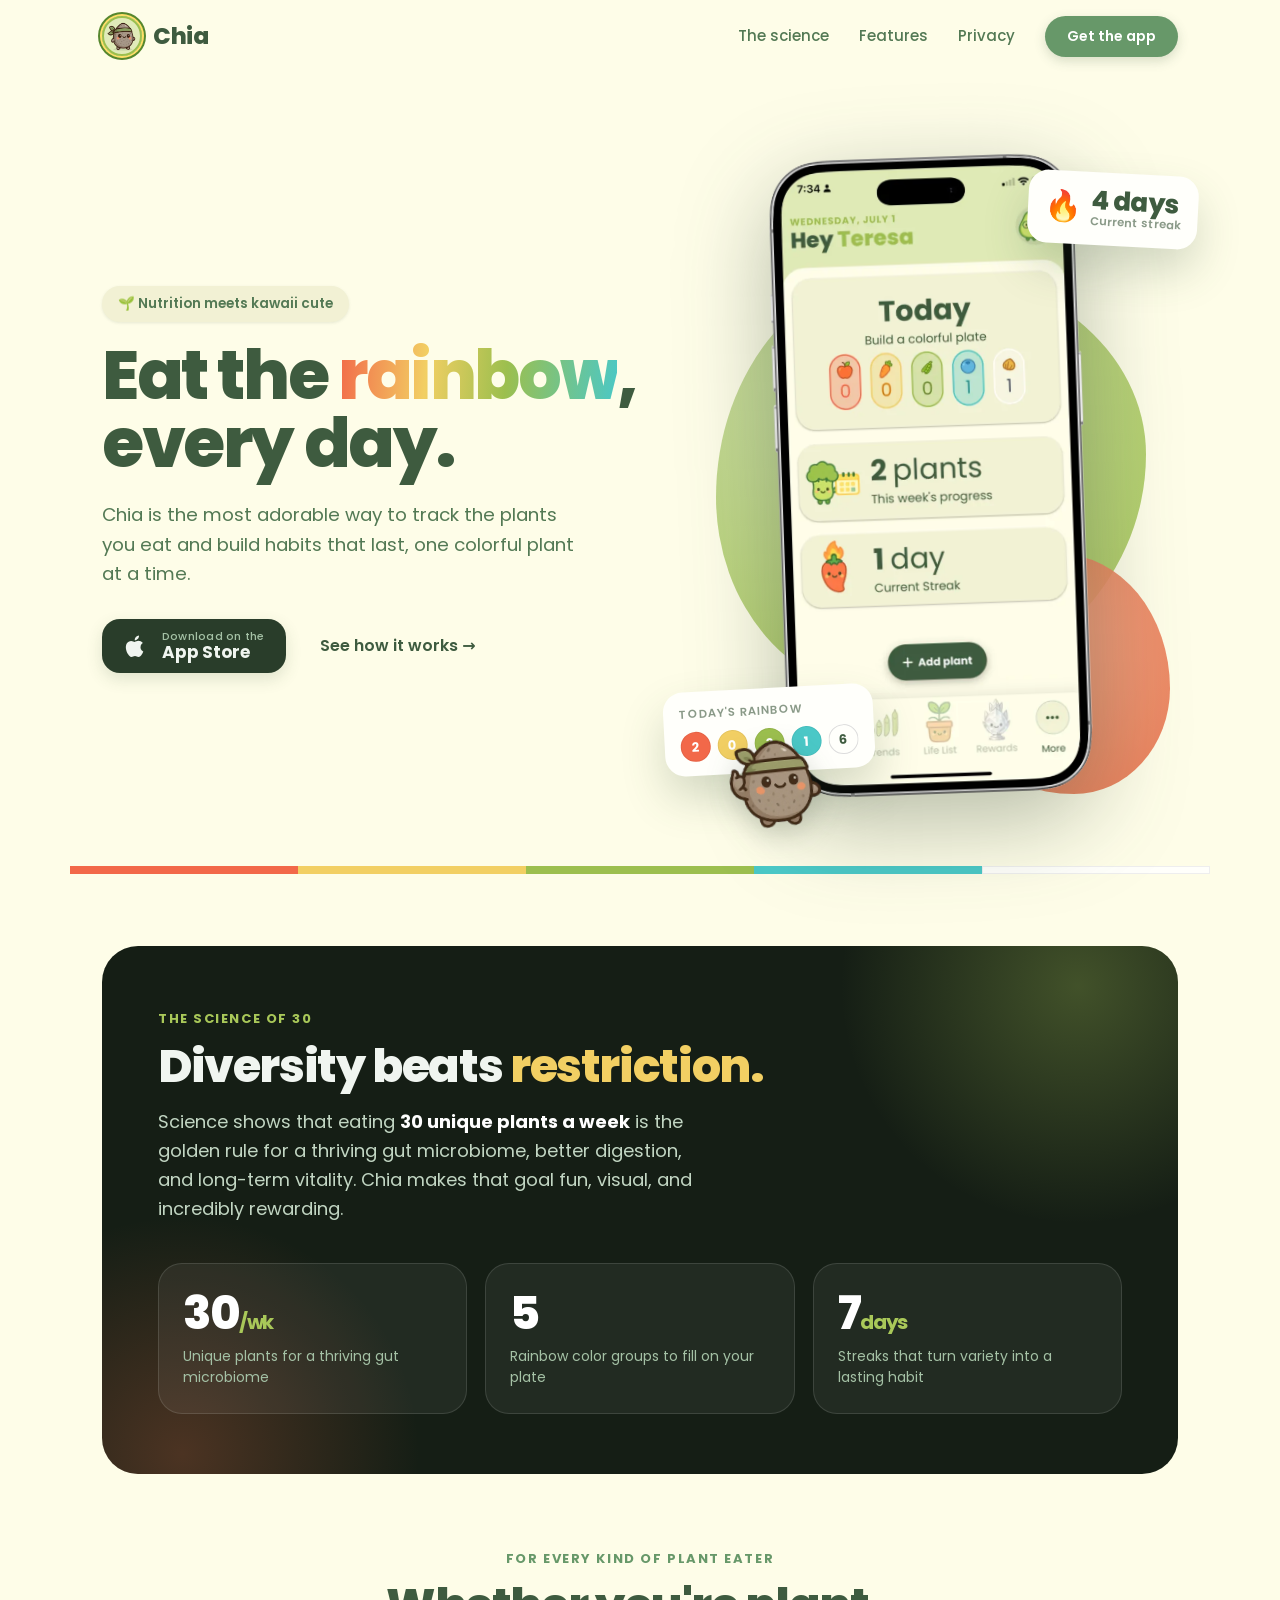
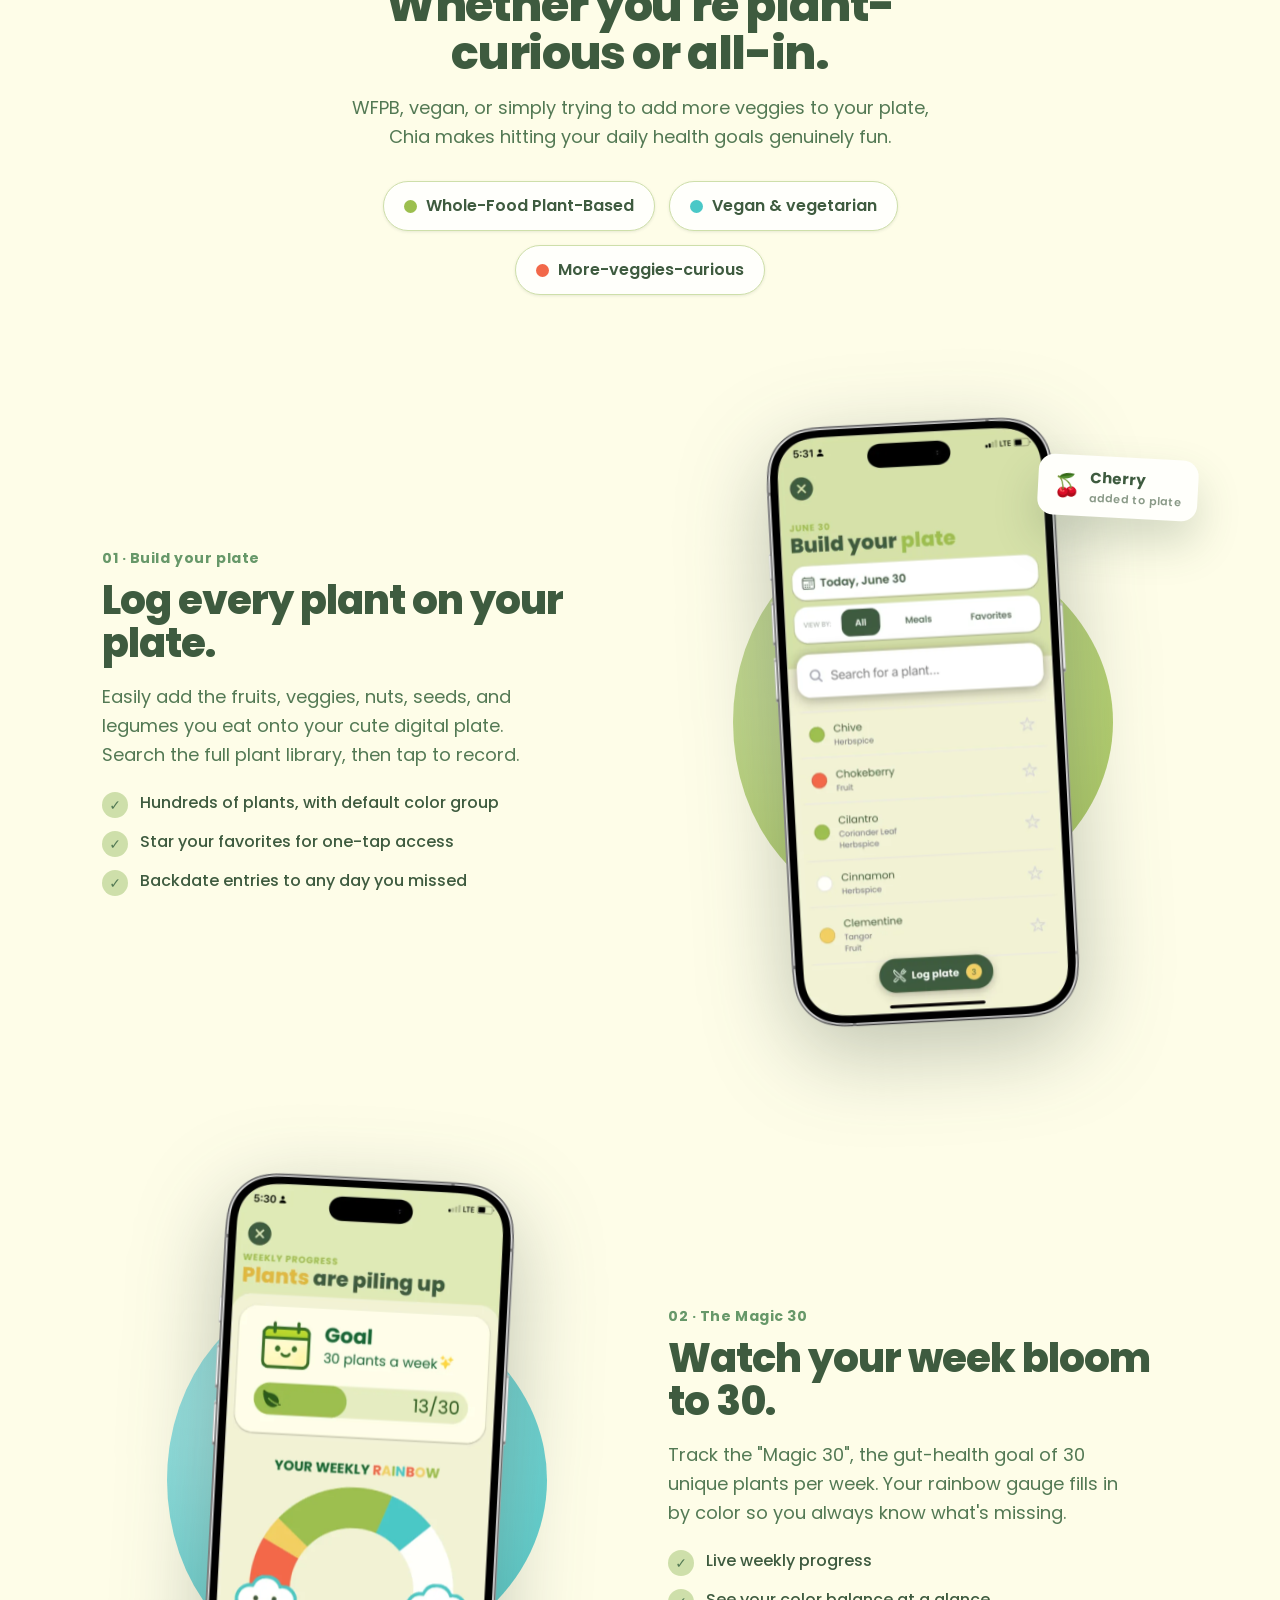
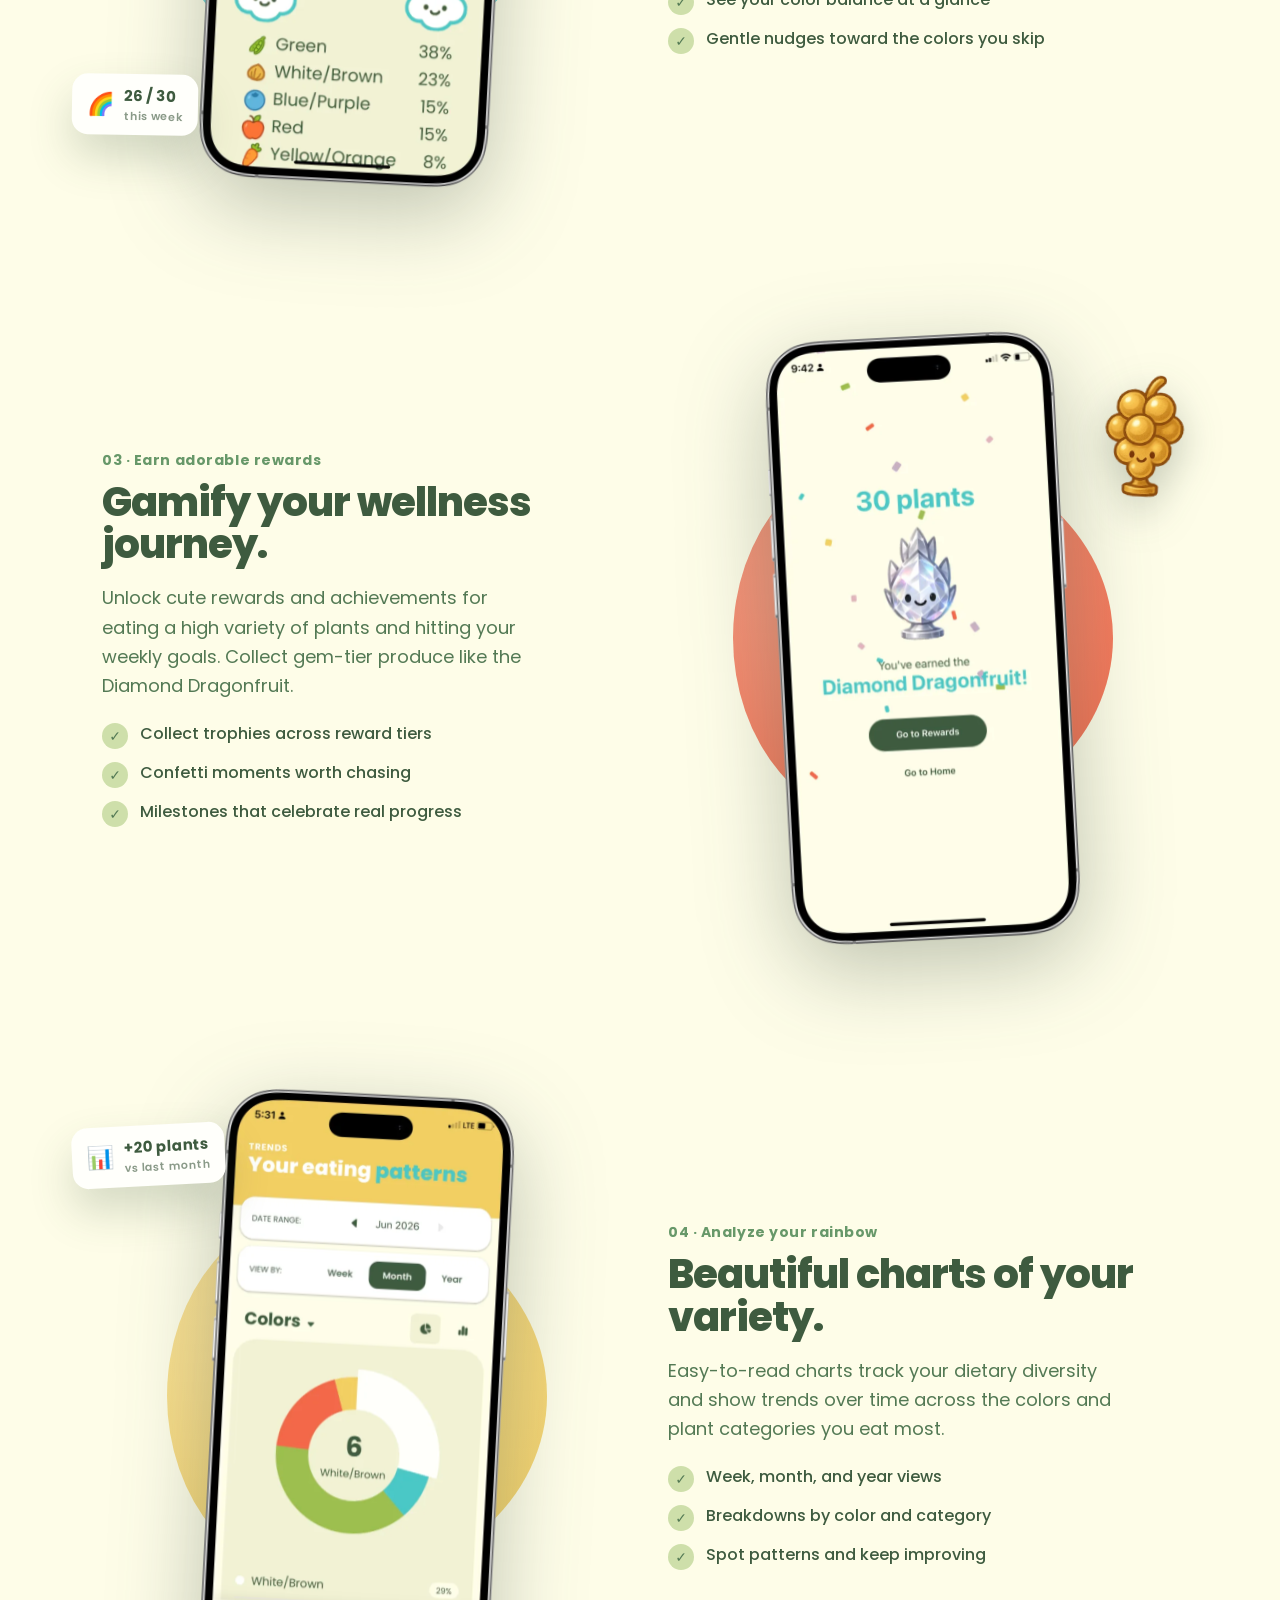
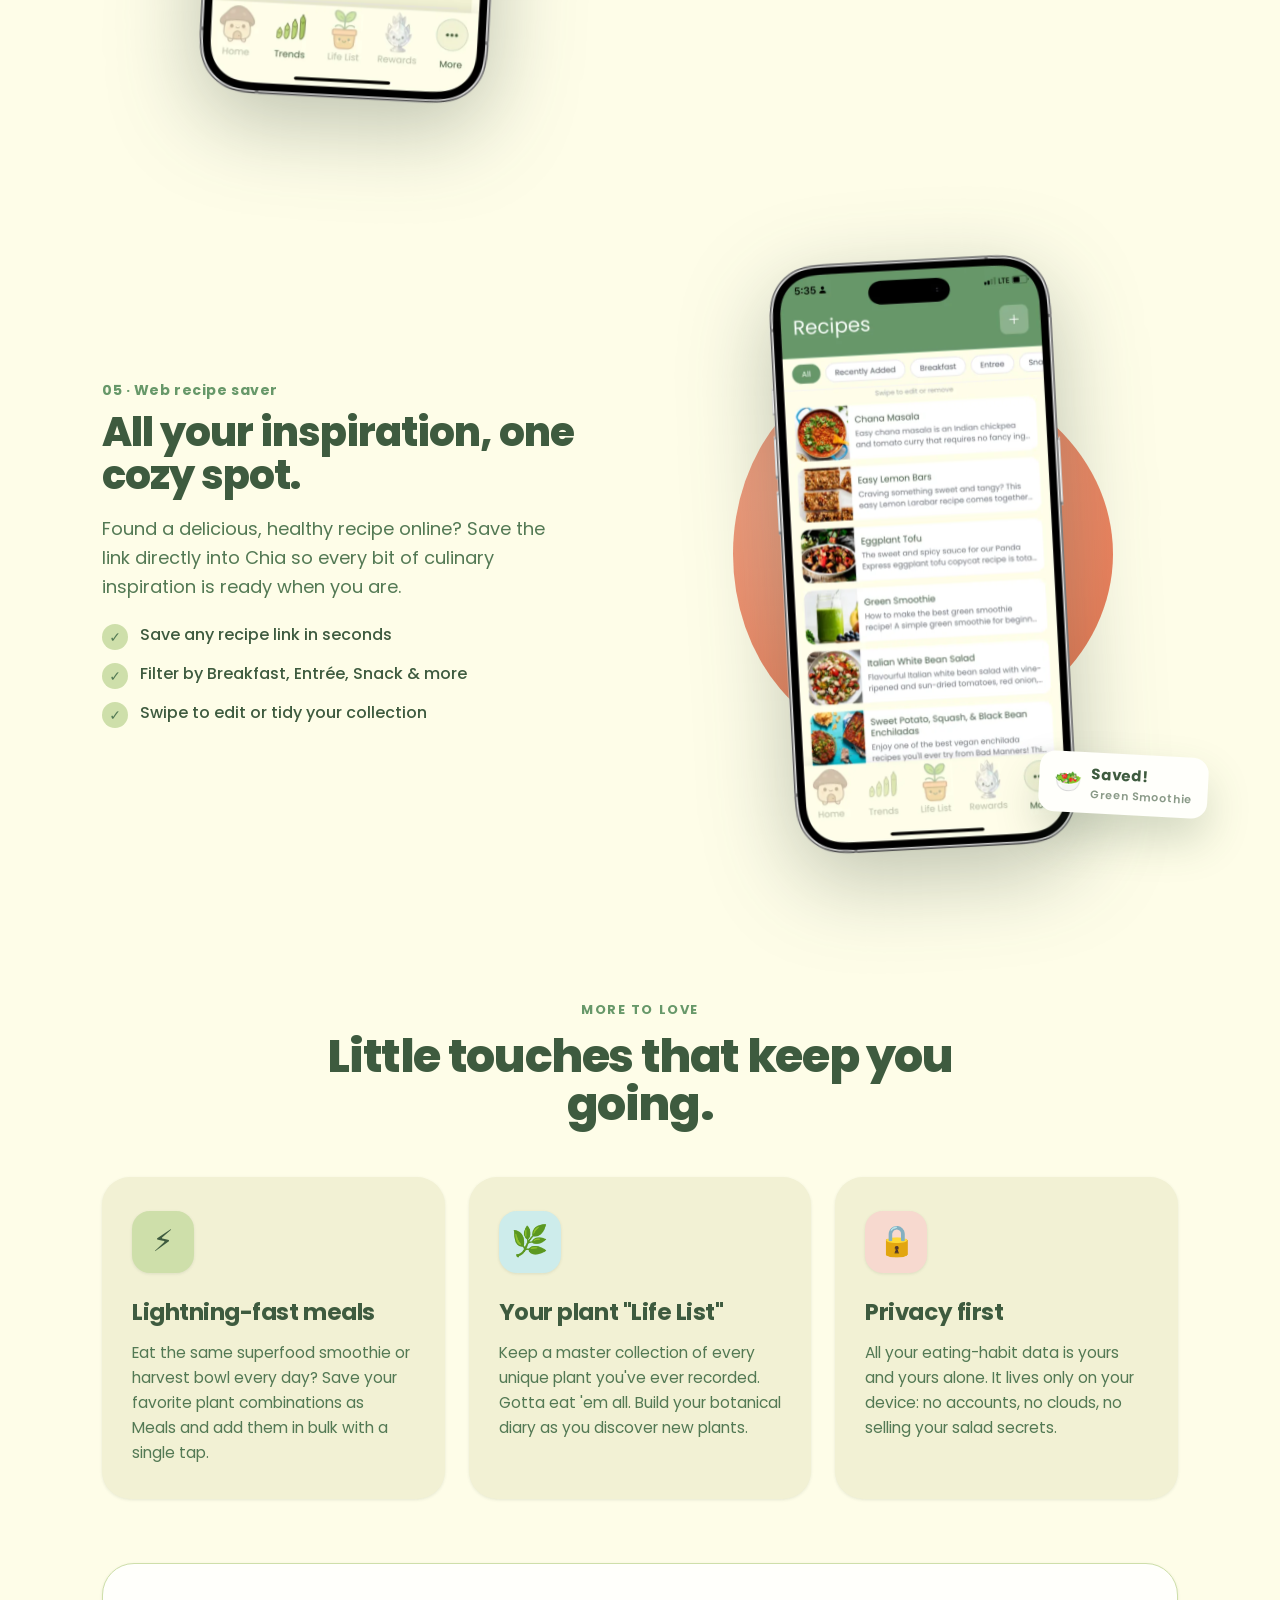
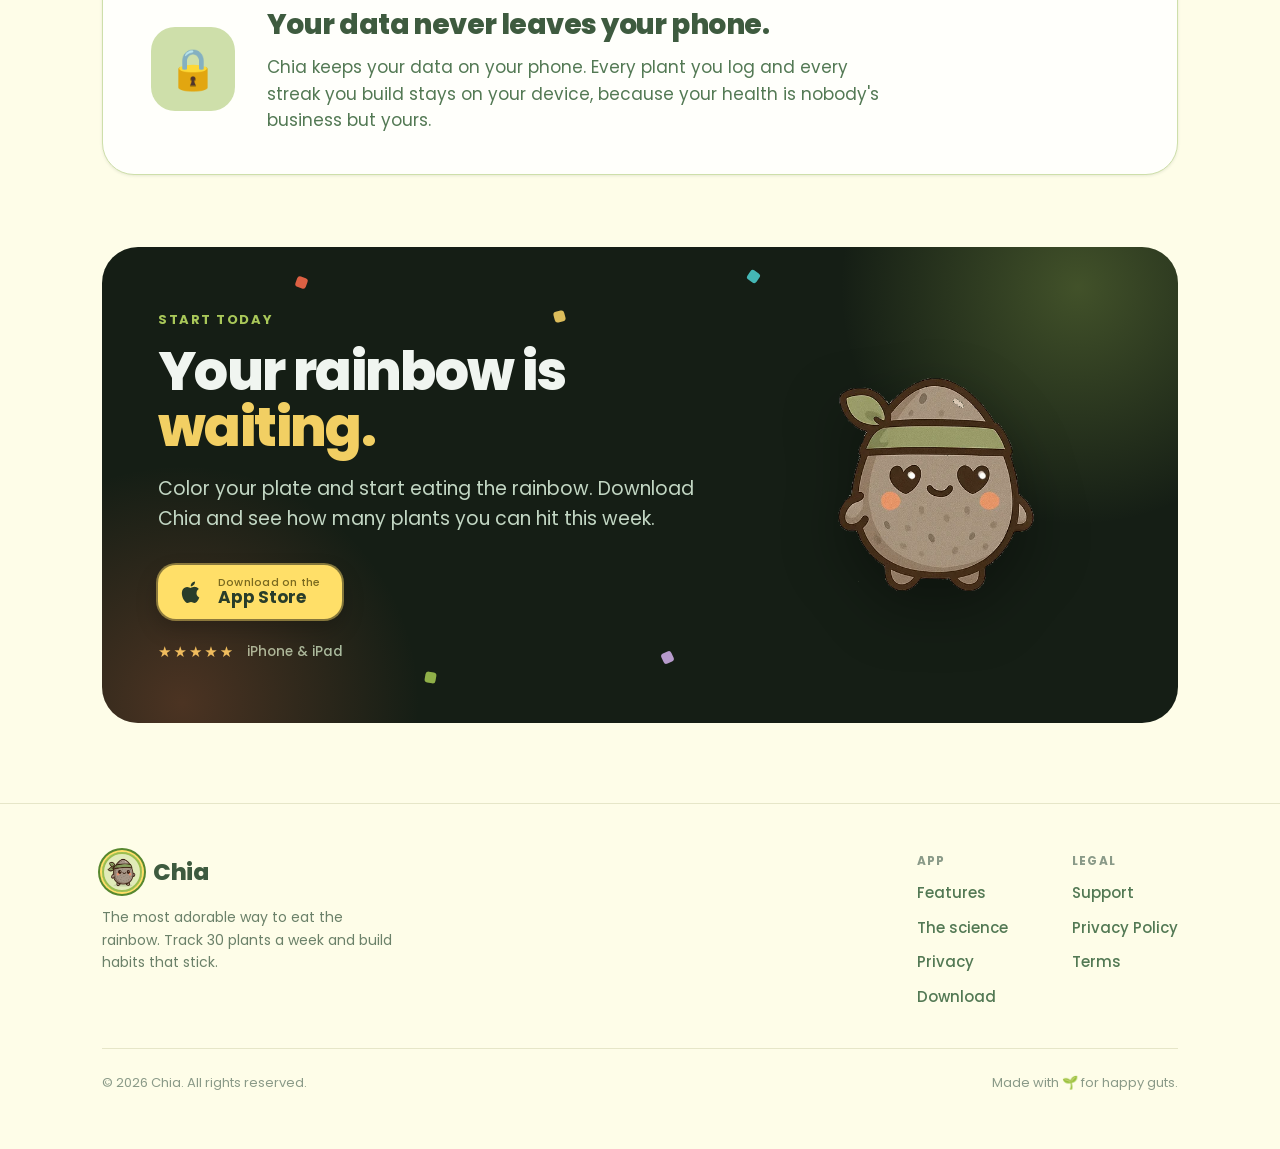
==== commit a7bae4f6: "formats css files so they are readable" ====
--- a/index.html
+++ b/index.html
@@ -159,7 +159,7 @@
              srcset="assets/phone/add-plants-600.webp 600w, assets/phone/add-plants-900.webp 900w"
              sizes="300px" width="300" height="650" loading="lazy" decoding="async"
              alt="Add plants to your plate screen with searchable plant list" />
-        <div class="chip-float" style="top:60px; right:8px;"><span class="emoji">🍒</span><div>Cherry<small>added to plate</small></div></div>
+        <div class="chip-float top-right"><span class="emoji">🍒</span><div>Cherry<small>added to plate</small></div></div>
       </div>
     </div>
 
@@ -181,7 +181,7 @@
              srcset="assets/phone/weekly-progress-600.webp 600w, assets/phone/weekly-progress-900.webp 900w"
              sizes="300px" width="300" height="650" loading="lazy" decoding="async"
              alt="Weekly progress screen with 26 of 30 plants and rainbow gauge" />
-        <div class="chip-float" style="bottom:70px; left:6px;"><span class="emoji">🌈</span><div>26 / 30<small>this week</small></div></div>
+        <div class="chip-float bottom-left"><span class="emoji">🌈</span><div>26 / 30<small>this week</small></div></div>
       </div>
     </div>
 
@@ -203,7 +203,7 @@
              srcset="assets/phone/rewards-600.webp 600w, assets/phone/rewards-900.webp 900w"
              sizes="300px" width="300" height="650" loading="lazy" decoding="async"
              alt="Reward screen showing the Diamond Dragonfruit achievement" />
-        <img src="assets/Golden_Grapes.webp" alt="" style="position:absolute; z-index:3; width:108px; top:46px; right:0; filter:drop-shadow(0 14px 20px rgba(41,61,42,.28));" />
+        <img src="assets/Golden_Grapes.webp" alt="" class="top-right" style="position:absolute; z-index:3; width:108px; filter:drop-shadow(0 14px 20px rgba(41,61,42,.28));" />
       </div>
     </div>
 
@@ -225,7 +225,7 @@
              srcset="assets/phone/trends-600.webp 600w, assets/phone/trends-900.webp 900w"
              sizes="300px" width="300" height="650" loading="lazy" decoding="async"
              alt="Trends screen with stacked color bar charts of eating patterns" />
-        <div class="chip-float" style="top:54px; left:0;"><span class="emoji">📊</span><div>+20 plants<small>vs last month</small></div></div>
+        <div class="chip-float top-left"><span class="emoji">📊</span><div>+20 plants<small>vs last month</small></div></div>
       </div>
     </div>
 
@@ -247,7 +247,7 @@
              srcset="assets/phone/recipes-600.webp 600w, assets/phone/recipes-900.webp 900w"
              sizes="300px" width="300" height="650" loading="lazy" decoding="async"
              alt="Recipes screen with saved plant-based recipes" />
-        <div class="chip-float" style="bottom:64px; right:6px;"><span class="emoji">🥗</span><div>Saved!<small>Green Smoothie</small></div></div>
+        <div class="chip-float bottom-right"><span class="emoji">🥗</span><div>Saved!<small>Green Smoothie</small></div></div>
       </div>
     </div>
 
--- a/css/shared.css
+++ b/css/shared.css
@@ -5,79 +5,266 @@
    ========================================================================== */
 
 :root {
-  --bg:#fefde8; --bg-warm:#f6f4e0; --card:#f2f1d4; --card-2:#fffffb;
-  --text:#3e5b3f; --muted:#537954; --soft:#6b8169; --faint:#8a9a88;
-  --ink:#48634a; --line:#e6e6c8;
-  --red:#f26849; --yellow:#f2cf63; --green:#9cbf4e; --teal:#4ac8c7; --whitebrown:#fffffb;
-  --header-green:#a9c859; --green-faded:#cedfaa;
-  --av-500:#679869; --av-600:#537954; --av-700:#3e5b3f; --av-800:#293d2a; --av-900:#151e15;
-  --acc-yellow:#ffdf68; --acc-green:#56872e; --orange:#e87048;
-  --e1:0 1px 3px rgba(62,91,63,.12);
-  --e2:0 6px 16px rgba(62,91,63,.16);
-  --e3:0 22px 44px rgba(62,91,63,.22);
-  --spring:cubic-bezier(.34,1.56,.64,1);
-}
-* { box-sizing:border-box; margin:0; padding:0; }
-html { scroll-behavior:smooth; overflow-x:clip; }
+  --bg: #fefde8;
+  --bg-warm: #f6f4e0;
+  --card: #f2f1d4;
+  --card-2: #fffffb;
+  --text: #3e5b3f;
+  --muted: #537954;
+  --soft: #6b8169;
+  --faint: #8a9a88;
+  --ink: #48634a;
+  --line: #e6e6c8;
+  --red: #f26849;
+  --yellow: #f2cf63;
+  --green: #9cbf4e;
+  --teal: #4ac8c7;
+  --whitebrown: #fffffb;
+  --header-green: #a9c859;
+  --green-faded: #cedfaa;
+  --av-500: #679869;
+  --av-600: #537954;
+  --av-700: #3e5b3f;
+  --av-800: #293d2a;
+  --av-900: #151e15;
+  --acc-yellow: #ffdf68;
+  --acc-green: #56872e;
+  --orange: #e87048;
+  --e1: 0 1px 3px rgba(62, 91, 63, 0.12);
+  --e2: 0 6px 16px rgba(62, 91, 63, 0.16);
+  --e3: 0 22px 44px rgba(62, 91, 63, 0.22);
+  --spring: cubic-bezier(0.34, 1.56, 0.64, 1);
+}
+* {
+  box-sizing: border-box;
+  margin: 0;
+  padding: 0;
+}
+html {
+  scroll-behavior: smooth;
+  overflow-x: clip;
+}
 body {
-  font-family:"Poppins",system-ui,sans-serif; background:var(--bg); color:var(--text);
-  -webkit-font-smoothing:antialiased; overflow-x:clip; line-height:1.5;
-}
-p { text-wrap: pretty; }
-a { color:inherit; text-decoration:none; }
-img { display:block; max-width:100%; }
-.wrap { max-width:1140px; margin:0 auto; padding:0 32px; }
+  font-family: "Poppins", system-ui, sans-serif;
+  background: var(--bg);
+  color: var(--text);
+  -webkit-font-smoothing: antialiased;
+  overflow-x: clip;
+  line-height: 1.5;
+}
+p {
+  text-wrap: pretty;
+}
+a {
+  color: inherit;
+  text-decoration: none;
+}
+img {
+  display: block;
+  max-width: 100%;
+}
+.wrap {
+  max-width: 1140px;
+  margin: 0 auto;
+  padding: 0 32px;
+}
 
 /* ---------- buttons ---------- */
-.btn { font-family:inherit; font-weight:600; cursor:pointer; border:none; display:inline-flex;
-  align-items:center; gap:10px; transition:transform .18s var(--spring), box-shadow .18s ease; }
-.btn:active { transform:scale(.95); }
-.btn-primary { background:var(--av-500); color:#fff; padding:15px 28px; border-radius:9999px;
-  font-size:16px; box-shadow:0 6px 16px rgba(62,91,63,.24); }
-.btn-primary:hover { box-shadow:0 10px 24px rgba(62,91,63,.30); }
+.btn {
+  font-family: inherit;
+  font-weight: 600;
+  cursor: pointer;
+  border: none;
+  display: inline-flex;
+  align-items: center;
+  gap: 10px;
+  transition:
+    transform 0.18s var(--spring),
+    box-shadow 0.18s ease;
+}
+.btn:active {
+  transform: scale(0.95);
+}
+.btn-primary {
+  background: var(--av-500);
+  color: #fff;
+  padding: 15px 28px;
+  border-radius: 9999px;
+  font-size: 16px;
+  box-shadow: 0 6px 16px rgba(62, 91, 63, 0.24);
+}
+.btn-primary:hover {
+  box-shadow: 0 10px 24px rgba(62, 91, 63, 0.3);
+}
 
 /* ---------- nav ---------- */
-header.nav { position:sticky; top:0; z-index:50; backdrop-filter:saturate(1.1) blur(8px);
-  background:rgba(254,253,232,.82); border-bottom:1px solid transparent; transition:border-color .3s, box-shadow .3s; }
-header.nav.scrolled { border-color:var(--line); box-shadow:0 2px 14px rgba(62,91,63,.07); }
-.nav-inner { display:flex; align-items:center; justify-content:space-between; height:72px; }
-.brand { display:flex; align-items:center; gap:11px; font-weight:800; font-size:23px; letter-spacing:-.02em; }
-.brand .mark { width:40px; height:40px; border-radius:50%; background:rgba(156,191,78,.30);
-  border:2px solid var(--green); display:flex; align-items:center; justify-content:center;
-  box-shadow:0 0 0 2px var(--acc-yellow), 0 0 0 4px var(--acc-green); }
-.brand .mark img { width:30px; height:30px; }
-.nav-links { display:flex; align-items:center; gap:30px; font-size:15px; font-weight:500; color:var(--muted); }
-.nav-links a { transition:color .2s; }
-.nav-links a:hover { color:var(--text); }
-.nav-cta { background:var(--av-500); color:#fff; padding:10px 22px; border-radius:9999px; font-weight:600; font-size:14px;
-  box-shadow:0 4px 12px rgba(62,91,63,.20); transition:transform .18s var(--spring); }
-.nav-cta:active { transform:scale(.95); }
+header.nav {
+  position: sticky;
+  top: 0;
+  z-index: 50;
+  backdrop-filter: saturate(1.1) blur(8px);
+  background: rgba(254, 253, 232, 0.82);
+  border-bottom: 1px solid transparent;
+  transition:
+    border-color 0.3s,
+    box-shadow 0.3s;
+}
+header.nav.scrolled {
+  border-color: var(--line);
+  box-shadow: 0 2px 14px rgba(62, 91, 63, 0.07);
+}
+.nav-inner {
+  display: flex;
+  align-items: center;
+  justify-content: space-between;
+  height: 72px;
+}
+.brand {
+  display: flex;
+  align-items: center;
+  gap: 11px;
+  font-weight: 800;
+  font-size: 23px;
+  letter-spacing: -0.02em;
+}
+.brand .mark {
+  width: 40px;
+  height: 40px;
+  border-radius: 50%;
+  background: rgba(156, 191, 78, 0.3);
+  border: 2px solid var(--green);
+  display: flex;
+  align-items: center;
+  justify-content: center;
+  box-shadow:
+    0 0 0 2px var(--acc-yellow),
+    0 0 0 4px var(--acc-green);
+}
+.brand .mark img {
+  width: 30px;
+  height: 30px;
+}
+.nav-links {
+  display: flex;
+  align-items: center;
+  gap: 30px;
+  font-size: 15px;
+  font-weight: 500;
+  color: var(--muted);
+}
+.nav-links a {
+  transition: color 0.2s;
+}
+.nav-links a:hover {
+  color: var(--text);
+}
+.nav-cta {
+  background: var(--av-500);
+  color: #fff;
+  padding: 10px 22px;
+  border-radius: 9999px;
+  font-weight: 600;
+  font-size: 14px;
+  box-shadow: 0 4px 12px rgba(62, 91, 63, 0.2);
+  transition: transform 0.18s var(--spring);
+}
+.nav-cta:active {
+  transform: scale(0.95);
+}
 
 /* ---------- rainbow divider ---------- */
-.rainbow-strip { display:flex; height:8px; max-width:1140px; margin:0 auto; }
-.rainbow-strip > span { flex:1; }
+.rainbow-strip {
+  display: flex;
+  height: 8px;
+  max-width: 1140px;
+  margin: 0 auto;
+}
+.rainbow-strip > span {
+  flex: 1;
+}
 
 /* ---------- footer ---------- */
-footer { padding:48px 0 56px; border-top:1px solid var(--line); }
-.foot-inner { display:flex; align-items:flex-start; justify-content:space-between; gap:40px; flex-wrap:wrap; }
-.foot-brand { max-width:300px; }
-.foot-brand p { color:var(--soft); font-size:14px; margin-top:14px; line-height:1.6; }
-.foot-cols { display:flex; gap:64px; flex-wrap:wrap; }
-.foot-col h5 { font-size:12px; text-transform:uppercase; letter-spacing:.1em; color:var(--faint); font-weight:700; }
-.foot-col a { display:block; color:var(--muted); font-size:15px; margin-top:12px; font-weight:500; transition:color .2s; }
-.foot-col a:hover { color:var(--text); }
-.foot-bottom { display:flex; align-items:center; justify-content:space-between; margin-top:40px; padding-top:24px;
-  border-top:1px solid var(--line); font-size:13px; color:var(--faint); flex-wrap:wrap; gap:12px; }
+footer {
+  padding: 48px 0 56px;
+  border-top: 1px solid var(--line);
+}
+.foot-inner {
+  display: flex;
+  align-items: flex-start;
+  justify-content: space-between;
+  gap: 40px;
+  flex-wrap: wrap;
+}
+.foot-brand {
+  max-width: 300px;
+}
+.foot-brand p {
+  color: var(--soft);
+  font-size: 14px;
+  margin-top: 14px;
+  line-height: 1.6;
+}
+.foot-cols {
+  display: flex;
+  gap: 64px;
+  flex-wrap: wrap;
+}
+.foot-col h5 {
+  font-size: 12px;
+  text-transform: uppercase;
+  letter-spacing: 0.1em;
+  color: var(--faint);
+  font-weight: 700;
+}
+.foot-col a {
+  display: block;
+  color: var(--muted);
+  font-size: 15px;
+  margin-top: 12px;
+  font-weight: 500;
+  transition: color 0.2s;
+}
+.foot-col a:hover {
+  color: var(--text);
+}
+.foot-bottom {
+  display: flex;
+  align-items: center;
+  justify-content: space-between;
+  margin-top: 40px;
+  padding-top: 24px;
+  border-top: 1px solid var(--line);
+  font-size: 13px;
+  color: var(--faint);
+  flex-wrap: wrap;
+  gap: 12px;
+}
 
 /* ---------- reveal ---------- */
-.reveal { opacity:0; transform:translateY(26px); transition:opacity .7s ease, transform .7s var(--spring); }
-.reveal.in { opacity:1; transform:none; }
+.reveal {
+  opacity: 0;
+  transform: translateY(26px);
+  transition:
+    opacity 0.7s ease,
+    transform 0.7s var(--spring);
+}
+.reveal.in {
+  opacity: 1;
+  transform: none;
+}
 
 /* ---------- responsive ---------- */
-@media (max-width:920px) {
-  .nav-links a:not(.nav-cta) { display:none; }
-}
-@media (prefers-reduced-motion:reduce) {
-  .reveal { opacity:1 !important; transform:none !important; }
-  html { scroll-behavior:auto; }
-}
+@media (max-width: 920px) {
+  .nav-links a:not(.nav-cta) {
+    display: none;
+  }
+}
+@media (prefers-reduced-motion: reduce) {
+  .reveal {
+    opacity: 1 !important;
+    transform: none !important;
+  }
+  html {
+    scroll-behavior: auto;
+  }
+}
--- a/css/index.css
+++ b/css/index.css
@@ -5,186 +5,840 @@
    ========================================================================== */
 
 /* ---------- buttons (landing-page only) ---------- */
-.btn-ghost { color:var(--text); padding:15px 20px; font-size:16px; border-radius:9999px; }
-.btn-ghost:hover { background:var(--card); }
-.store-btn { background:var(--av-800); color:#f0f5f0; padding:11px 22px 11px 18px; border-radius:18px;
-  display:inline-flex; align-items:center; gap:12px; transition:transform .18s var(--spring), box-shadow .2s; box-shadow:var(--e2); }
-.store-btn:hover { box-shadow:var(--e3); transform:translateY(-2px); }
-.store-btn:active { transform:scale(.96); }
-.store-btn .glyph { width:30px; height:30px; flex:none; }
-.store-btn .lines { display:flex; flex-direction:column; line-height:1.15; }
-.store-btn .lines small { font-size:11px; font-weight:500; color:#a4c1a5; letter-spacing:.02em; }
-.store-btn .lines b { font-size:17px; font-weight:700; letter-spacing:-.01em; }
-.store-btn.light { background:var(--acc-yellow); color:var(--av-800); box-shadow:0 0 0 2px rgba(255,223,104,.45), 0 10px 22px rgba(0,0,0,.22); }
-.store-btn.light .lines small { color:#7a6a1f; }
+.btn-ghost {
+  color: var(--text);
+  padding: 15px 20px;
+  font-size: 16px;
+  border-radius: 9999px;
+}
+.btn-ghost:hover {
+  background: var(--card);
+}
+.store-btn {
+  background: var(--av-800);
+  color: #f0f5f0;
+  padding: 11px 22px 11px 18px;
+  border-radius: 18px;
+  display: inline-flex;
+  align-items: center;
+  gap: 12px;
+  transition:
+    transform 0.18s var(--spring),
+    box-shadow 0.2s;
+  box-shadow: var(--e2);
+}
+.store-btn:hover {
+  box-shadow: var(--e3);
+  transform: translateY(-2px);
+}
+.store-btn:active {
+  transform: scale(0.96);
+}
+.store-btn .glyph {
+  width: 30px;
+  height: 30px;
+  flex: none;
+}
+.store-btn .lines {
+  display: flex;
+  flex-direction: column;
+  line-height: 1.15;
+}
+.store-btn .lines small {
+  font-size: 11px;
+  font-weight: 500;
+  color: #a4c1a5;
+  letter-spacing: 0.02em;
+}
+.store-btn .lines b {
+  font-size: 17px;
+  font-weight: 700;
+  letter-spacing: -0.01em;
+}
+.store-btn.light {
+  background: var(--acc-yellow);
+  color: var(--av-800);
+  box-shadow:
+    0 0 0 2px rgba(255, 223, 104, 0.45),
+    0 10px 22px rgba(0, 0, 0, 0.22);
+}
+.store-btn.light .lines small {
+  color: #7a6a1f;
+}
 
 /* ---------- hero ---------- */
-.hero { position:relative; padding:60px 0 40px; }
-.hero-grid { display:grid; grid-template-columns:1.05fr .95fr; gap:36px; align-items:center; }
-.eyebrow { display:inline-flex; align-items:center; gap:8px; background:var(--card); color:var(--muted);
-  padding:8px 16px; border-radius:9999px; font-size:13.5px; font-weight:600; box-shadow:var(--e1); }
-.hero h1 { font-size:clamp(42px,6vw,68px); line-height:1.0; font-weight:800; letter-spacing:-.035em; margin:20px 0 0; }
-.hero h1 .grad { background:linear-gradient(95deg,var(--red),var(--yellow) 32%,var(--green) 60%,var(--teal));
-  -webkit-background-clip:text; background-clip:text; color:transparent; }
-.lede { font-size:18.5px; line-height:1.6; color:var(--muted); margin-top:22px; max-width:480px; }
-.cta-row { display:flex; align-items:center; gap:14px; flex-wrap:wrap; margin-top:30px; }
-.proof { display:flex; align-items:center; gap:12px; margin-top:24px; font-size:13.5px; color:var(--faint); font-weight:500; }
-.stars { color:var(--yellow); letter-spacing:2px; font-size:15px; }
+.hero {
+  position: relative;
+  padding: 60px 0 40px;
+}
+.hero-grid {
+  display: grid;
+  grid-template-columns: 1.05fr 0.95fr;
+  gap: 36px;
+  align-items: center;
+}
+.eyebrow {
+  display: inline-flex;
+  align-items: center;
+  gap: 8px;
+  background: var(--card);
+  color: var(--muted);
+  padding: 8px 16px;
+  border-radius: 9999px;
+  font-size: 13.5px;
+  font-weight: 600;
+  box-shadow: var(--e1);
+}
+.hero h1 {
+  font-size: clamp(42px, 6vw, 68px);
+  line-height: 1;
+  font-weight: 800;
+  letter-spacing: -0.035em;
+  margin: 20px 0 0;
+}
+.hero h1 .grad {
+  background: linear-gradient(
+    95deg,
+    var(--red),
+    var(--yellow) 32%,
+    var(--green) 60%,
+    var(--teal)
+  );
+  -webkit-background-clip: text;
+  background-clip: text;
+  color: transparent;
+}
+.lede {
+  font-size: 18.5px;
+  line-height: 1.6;
+  color: var(--muted);
+  margin-top: 22px;
+  max-width: 480px;
+}
+.cta-row {
+  display: flex;
+  align-items: center;
+  gap: 14px;
+  flex-wrap: wrap;
+  margin-top: 30px;
+}
+.proof {
+  display: flex;
+  align-items: center;
+  gap: 12px;
+  margin-top: 24px;
+  font-size: 13.5px;
+  color: var(--faint);
+  font-weight: 500;
+}
+.stars {
+  color: var(--yellow);
+  letter-spacing: 2px;
+  font-size: 15px;
+}
 
 /* hero visual */
-.hero-visual { position:relative; display:flex; align-items:center; justify-content:center; min-height:540px; }
-.blob { position:absolute; width:430px; height:430px; border-radius:46% 54% 60% 40% / 54% 44% 56% 46%;
-  background:radial-gradient(circle at 32% 28%, var(--green-faded), var(--header-green));
-  top:50%; left:50%; transform:translate(-50%,-50%); z-index:0; }
-.blob.orange { width:240px; height:240px; background:radial-gradient(circle at 40% 35%, #f0a07f, var(--orange));
-  border-radius:54% 46% 40% 60% / 44% 56% 44% 56%; top:78%; left:74%; opacity:.9; filter:blur(.2px); }
-.phone-hero { position:relative; z-index:2; width:320px; border-radius:9.2%/4.45%;
-  filter:drop-shadow(0 28px 46px rgba(41,61,42,.34)); transform:rotate(-2deg); }
-.float-card { position:absolute; z-index:3; background:var(--card-2); border-radius:20px; padding:14px 16px;
-  box-shadow:var(--e3); }
-.float-rainbow { bottom:54px; left:-6px; transform:rotate(-3deg); }
-.float-rainbow .t { font-size:11.5px; color:var(--faint); font-weight:600; text-transform:uppercase; letter-spacing:.06em; }
-.dots { display:flex; gap:7px; margin-top:9px; }
-.dots i { width:30px; height:30px; border-radius:50%; display:flex; align-items:center; justify-content:center;
-  color:#fff; font-size:13px; font-weight:700; font-style:normal; box-shadow:inset 0 0 0 1px rgba(0,0,0,.06); }
-.float-streak { top:40px; right:-10px; transform:rotate(3deg); display:flex; align-items:center; gap:10px; }
-.float-streak .big { font-size:26px; font-weight:800; letter-spacing:-.02em; line-height:1; }
-.float-streak .lbl { font-size:11.5px; color:var(--faint); font-weight:600; }
-.mascot-peek { position:absolute; z-index:4; width:96px; bottom:-6px; left:64px; transform:rotate(-6deg);
-  filter:drop-shadow(0 10px 14px rgba(41,61,42,.22)); }
+.hero-visual {
+  position: relative;
+  display: flex;
+  align-items: center;
+  justify-content: center;
+  min-height: 540px;
+}
+.blob {
+  position: absolute;
+  width: 430px;
+  height: 430px;
+  border-radius: 46% 54% 60% 40% / 54% 44% 56% 46%;
+  background: radial-gradient(
+    circle at 32% 28%,
+    var(--green-faded),
+    var(--header-green)
+  );
+  top: 50%;
+  left: 50%;
+  transform: translate(-50%, -50%);
+  z-index: 0;
+}
+.blob.orange {
+  width: 240px;
+  height: 240px;
+  background: radial-gradient(circle at 40% 35%, #f0a07f, var(--orange));
+  border-radius: 54% 46% 40% 60% / 44% 56% 44% 56%;
+  top: 78%;
+  left: 74%;
+  opacity: 0.9;
+  filter: blur(0.2px);
+}
+.phone-hero {
+  position: relative;
+  z-index: 2;
+  width: 320px;
+  border-radius: 9.2%/4.45%;
+  filter: drop-shadow(0 28px 46px rgba(41, 61, 42, 0.34));
+  transform: rotate(-2deg);
+}
+.float-card {
+  position: absolute;
+  z-index: 3;
+  background: var(--card-2);
+  border-radius: 20px;
+  padding: 14px 16px;
+  box-shadow: var(--e3);
+}
+.float-rainbow {
+  bottom: 54px;
+  left: -20px;
+  transform: rotate(-3deg);
+}
+.float-rainbow .t {
+  font-size: 11.5px;
+  color: var(--faint);
+  font-weight: 600;
+  text-transform: uppercase;
+  letter-spacing: 0.06em;
+}
+.dots {
+  display: flex;
+  gap: 7px;
+  margin-top: 9px;
+}
+.dots i {
+  width: 30px;
+  height: 30px;
+  border-radius: 50%;
+  display: flex;
+  align-items: center;
+  justify-content: center;
+  color: #fff;
+  font-size: 13px;
+  font-weight: 700;
+  font-style: normal;
+  box-shadow: inset 0 0 0 1px rgba(0, 0, 0, 0.06);
+}
+.float-streak {
+  top: 40px;
+  right: -20px;
+  transform: rotate(3deg);
+  display: flex;
+  align-items: center;
+  gap: 10px;
+}
+.float-streak .big {
+  font-size: 26px;
+  font-weight: 800;
+  letter-spacing: -0.02em;
+  line-height: 1;
+}
+.float-streak .lbl {
+  font-size: 11.5px;
+  color: var(--faint);
+  font-weight: 600;
+}
+.mascot-peek {
+  position: absolute;
+  z-index: 4;
+  width: 96px;
+  bottom: -6px;
+  left: 44px;
+  transform: rotate(-6deg);
+  filter: drop-shadow(0 10px 14px rgba(41, 61, 42, 0.22));
+}
 
 /* ---------- section scaffolding ---------- */
-section { position:relative; }
-.kicker { display:inline-block; font-size:13px; font-weight:700; text-transform:uppercase; letter-spacing:.12em;
-  color:var(--av-500); }
-.sec-head { text-align:center; max-width:680px; margin:0 auto; }
-.sec-head h2 { font-size:clamp(30px,4.4vw,46px); font-weight:800; letter-spacing:-.03em; line-height:1.04; margin-top:12px; }
-.sec-head p { font-size:18px; color:var(--muted); margin-top:16px; line-height:1.6; }
+section {
+  position: relative;
+}
+.kicker {
+  display: inline-block;
+  font-size: 13px;
+  font-weight: 700;
+  text-transform: uppercase;
+  letter-spacing: 0.12em;
+  color: var(--av-500);
+}
+.sec-head {
+  text-align: center;
+  max-width: 680px;
+  margin: 0 auto;
+}
+.sec-head h2 {
+  font-size: clamp(30px, 4.4vw, 46px);
+  font-weight: 800;
+  letter-spacing: -0.03em;
+  line-height: 1.04;
+  margin-top: 12px;
+}
+.sec-head p {
+  font-size: 18px;
+  color: var(--muted);
+  margin-top: 16px;
+  line-height: 1.6;
+}
 
 /* audience pills */
-.audience { padding:64px 0 8px; }
-.pill-row { display:flex; gap:14px; justify-content:center; flex-wrap:wrap; margin-top:30px; }
-.apill { display:flex; align-items:center; gap:9px; background:var(--card-2); border:1px solid var(--green-faded);
-  padding:12px 20px; border-radius:9999px; font-weight:600; font-size:16px; box-shadow:var(--e1); }
-.apill .dot { width:13px; height:13px; border-radius:50%; }
+.audience {
+  padding: 64px 0 8px;
+}
+.pill-row {
+  display: flex;
+  gap: 14px;
+  justify-content: center;
+  flex-wrap: wrap;
+  margin-top: 30px;
+}
+.apill {
+  display: flex;
+  align-items: center;
+  gap: 9px;
+  background: var(--card-2);
+  border: 1px solid var(--green-faded);
+  padding: 12px 20px;
+  border-radius: 9999px;
+  font-weight: 600;
+  font-size: 16px;
+  box-shadow: var(--e1);
+}
+.apill .dot {
+  width: 13px;
+  height: 13px;
+  border-radius: 50%;
+}
 
 /* ---------- science dark band ---------- */
-.dark { background:var(--av-900); color:#f0f5f0; border-radius:36px; padding:60px 56px; position:relative; overflow:hidden; }
-.dark .glow { position:absolute; width:480px; height:480px; border-radius:50%;
-  background:radial-gradient(circle, rgba(169,200,89,.30), transparent 70%); top:-200px; right:-140px; }
-.dark .glow.b { background:radial-gradient(circle, rgba(232,112,72,.26), transparent 70%); top:auto; bottom:-220px; left:-160px; right:auto; }
-.dark .kicker { color:var(--header-green); position:relative; }
-.dark h2 { font-size:clamp(30px,4.4vw,46px); font-weight:800; letter-spacing:-.03em; line-height:1.05; margin-top:12px; position:relative; }
-.dark h2 .accent { color:var(--yellow); }
-.dark .dp { color:#c2d6c3; font-size:18px; line-height:1.6; margin-top:18px; max-width:560px; position:relative; }
-.stats { display:grid; grid-template-columns:repeat(3,1fr); gap:18px; margin-top:40px; position:relative; }
-.stat { background:rgba(240,245,240,.06); border:1px solid rgba(240,245,240,.13); border-radius:24px; padding:26px 24px; }
-.stat .n { font-size:46px; font-weight:800; color:#fff; letter-spacing:-.03em; line-height:1; }
-.stat .n .u { font-size:20px; color:var(--header-green); font-weight:700; }
-.stat .l { font-size:14px; color:#a4c1a5; margin-top:10px; line-height:1.45; }
+.dark {
+  background: var(--av-900);
+  color: #f0f5f0;
+  border-radius: 36px;
+  padding: 60px 56px;
+  position: relative;
+  overflow: hidden;
+}
+.dark .glow {
+  position: absolute;
+  width: 480px;
+  height: 480px;
+  border-radius: 50%;
+  background: radial-gradient(circle, rgba(169, 200, 89, 0.3), transparent 70%);
+  top: -200px;
+  right: -140px;
+}
+.dark .glow.b {
+  background: radial-gradient(
+    circle,
+    rgba(232, 112, 72, 0.26),
+    transparent 70%
+  );
+  top: auto;
+  bottom: -220px;
+  left: -160px;
+  right: auto;
+}
+.dark .kicker {
+  color: var(--header-green);
+  position: relative;
+}
+.dark h2 {
+  font-size: clamp(30px, 4.4vw, 46px);
+  font-weight: 800;
+  letter-spacing: -0.03em;
+  line-height: 1.05;
+  margin-top: 12px;
+  position: relative;
+}
+.dark h2 .accent {
+  color: var(--yellow);
+}
+.dark .dp {
+  color: #c2d6c3;
+  font-size: 18px;
+  line-height: 1.6;
+  margin-top: 18px;
+  max-width: 560px;
+  position: relative;
+}
+.stats {
+  display: grid;
+  grid-template-columns: repeat(3, 1fr);
+  gap: 18px;
+  margin-top: 40px;
+  position: relative;
+}
+.stat {
+  background: rgba(240, 245, 240, 0.06);
+  border: 1px solid rgba(240, 245, 240, 0.13);
+  border-radius: 24px;
+  padding: 26px 24px;
+}
+.stat .n {
+  font-size: 46px;
+  font-weight: 800;
+  color: #fff;
+  letter-spacing: -0.03em;
+  line-height: 1;
+}
+.stat .n .u {
+  font-size: 20px;
+  color: var(--header-green);
+  font-weight: 700;
+}
+.stat .l {
+  font-size: 14px;
+  color: #a4c1a5;
+  margin-top: 10px;
+  line-height: 1.45;
+}
 
 /* ---------- feature rows ---------- */
-.features { padding:40px 0 8px; }
-.feature { display:grid; grid-template-columns:1fr 1fr; gap:56px; align-items:center; padding:54px 0; }
-.feature.flip .f-text { order:2; }
-.feature.flip .f-visual { order:1; }
-.f-text .num { font-size:14px; font-weight:700; color:var(--av-500); letter-spacing:.04em; }
-.f-text h3 { font-size:clamp(28px,3.6vw,40px); font-weight:800; letter-spacing:-.025em; line-height:1.06; margin-top:10px; }
-.f-text p { font-size:18px; color:var(--muted); line-height:1.62; margin-top:18px; max-width:460px; }
-.f-list { list-style:none; margin-top:22px; display:flex; flex-direction:column; gap:12px; }
-.f-list li { display:flex; align-items:flex-start; gap:12px; font-size:16px; color:var(--text); font-weight:500; }
-.f-list .tick { width:26px; height:26px; flex:none; border-radius:50%; background:var(--green-faded);
-  display:flex; align-items:center; justify-content:center; color:var(--av-600); font-size:14px; font-weight:800; margin-top:1px; }
-
-.f-visual { position:relative; display:flex; align-items:center; justify-content:center; min-height:560px; }
-.stage { position:absolute; width:380px; height:380px; border-radius:42% 58% 58% 42% / 50% 50% 50% 50%;
-  top:50%; left:50%; transform:translate(-50%,-50%); z-index:0; }
-.stage.green { background:radial-gradient(circle at 34% 30%, var(--green-faded), var(--header-green)); }
-.stage.yellow { background:radial-gradient(circle at 34% 30%, #fbe6a6, var(--yellow)); }
-.stage.teal { background:radial-gradient(circle at 34% 30%, #b6e9e8, var(--teal)); }
-.stage.red { background:radial-gradient(circle at 34% 30%, #f6a88f, var(--red)); }
-.stage.orange { background:radial-gradient(circle at 34% 30%, #f3b095, var(--orange)); }
-.phone { position:relative; z-index:2; width:300px; border-radius:9.2%/4.45%;
-  filter:drop-shadow(0 26px 44px rgba(41,61,42,.30)); }
-.phone.tilt-l { transform:rotate(-3deg); }
-.phone.tilt-r { transform:rotate(3deg); }
-.chip-float { position:absolute; z-index:3; background:var(--card-2); border-radius:16px; padding:11px 15px;
-  box-shadow:var(--e3); display:flex; align-items:center; gap:10px; font-weight:700; font-size:15px; }
-.chip-float .emoji { font-size:22px; }
-.chip-float small { display:block; font-size:11px; color:var(--faint); font-weight:600; }
+.features {
+  padding: 40px 0 8px;
+}
+.feature {
+  display: grid;
+  grid-template-columns: 1fr 1fr;
+  gap: 56px;
+  align-items: center;
+  padding: 54px 0;
+}
+.feature.flip .f-text {
+  order: 2;
+}
+.feature.flip .f-visual {
+  order: 1;
+}
+.f-text .num {
+  font-size: 14px;
+  font-weight: 700;
+  color: var(--av-500);
+  letter-spacing: 0.04em;
+}
+.f-text h3 {
+  font-size: clamp(28px, 3.6vw, 40px);
+  font-weight: 800;
+  letter-spacing: -0.025em;
+  line-height: 1.06;
+  margin-top: 10px;
+}
+.f-text p {
+  font-size: 18px;
+  color: var(--muted);
+  line-height: 1.62;
+  margin-top: 18px;
+  max-width: 460px;
+}
+.f-list {
+  list-style: none;
+  margin-top: 22px;
+  display: flex;
+  flex-direction: column;
+  gap: 12px;
+}
+.f-list li {
+  display: flex;
+  align-items: flex-start;
+  gap: 12px;
+  font-size: 16px;
+  color: var(--text);
+  font-weight: 500;
+}
+.f-list .tick {
+  width: 26px;
+  height: 26px;
+  flex: none;
+  border-radius: 50%;
+  background: var(--green-faded);
+  display: flex;
+  align-items: center;
+  justify-content: center;
+  color: var(--av-600);
+  font-size: 14px;
+  font-weight: 800;
+  margin-top: 1px;
+}
+
+.f-visual {
+  position: relative;
+  display: flex;
+  align-items: center;
+  justify-content: center;
+  min-height: 560px;
+}
+.stage {
+  position: absolute;
+  width: 380px;
+  height: 380px;
+  border-radius: 42% 58% 58% 42% / 50% 50% 50% 50%;
+  top: 50%;
+  left: 50%;
+  transform: translate(-50%, -50%);
+  z-index: 0;
+}
+.stage.green {
+  background: radial-gradient(
+    circle at 34% 30%,
+    var(--green-faded),
+    var(--header-green)
+  );
+}
+.stage.yellow {
+  background: radial-gradient(circle at 34% 30%, #fbe6a6, var(--yellow));
+}
+.stage.teal {
+  background: radial-gradient(circle at 34% 30%, #b6e9e8, var(--teal));
+}
+.stage.red {
+  background: radial-gradient(circle at 34% 30%, #f6a88f, var(--red));
+}
+.stage.orange {
+  background: radial-gradient(circle at 34% 30%, #f3b095, var(--orange));
+}
+.phone {
+  position: relative;
+  z-index: 2;
+  width: 300px;
+  border-radius: 9.2%/4.45%;
+  filter: drop-shadow(0 26px 44px rgba(41, 61, 42, 0.3));
+}
+.phone.tilt-l {
+  transform: rotate(-3deg);
+}
+.phone.tilt-r {
+  transform: rotate(3deg);
+}
+.chip-float {
+  position: absolute;
+  z-index: 3;
+  background: var(--card-2);
+  border-radius: 16px;
+  padding: 11px 15px;
+  box-shadow: var(--e3);
+  display: flex;
+  align-items: center;
+  gap: 10px;
+  font-weight: 700;
+  font-size: 15px;
+}
+.chip-float .emoji {
+  font-size: 22px;
+}
+.chip-float small {
+  display: block;
+  font-size: 11px;
+  color: var(--faint);
+  font-weight: 600;
+}
+.top-right {
+  top: 60px;
+  right: -20px;
+  rotate: 3deg;
+}
+.top-left {
+  top: 54px;
+  left: -30px;
+  rotate: -3deg;
+}
+.bottom-left {
+  bottom: 70px;
+  left: -30px;
+  rotate: 1deg;
+}
+.bottom-right {
+  bottom: 64px;
+  right: -30px;
+  rotate: 3deg;
+}
 
 /* ---------- small feature grid ---------- */
-.grid-feats { padding:56px 0; }
-.cards3 { display:grid; grid-template-columns:repeat(3,1fr); gap:24px; margin-top:48px; }
-.fcard { background:var(--card); border-radius:28px; padding:34px 30px; box-shadow:var(--e1);
-  transition:transform .25s var(--spring), box-shadow .25s ease; }
-.fcard:hover { transform:translateY(-6px); box-shadow:var(--e2); }
-.fcard .ic { width:62px; height:62px; border-radius:18px; display:flex; align-items:center; justify-content:center;
-  font-size:30px; box-shadow:var(--e1); }
-.fcard h4 { font-size:23px; font-weight:700; letter-spacing:-.02em; margin-top:22px; }
-.fcard p { font-size:15.5px; color:var(--muted); line-height:1.6; margin-top:12px; }
+.grid-feats {
+  padding: 56px 0;
+}
+.cards3 {
+  display: grid;
+  grid-template-columns: repeat(3, 1fr);
+  gap: 24px;
+  margin-top: 48px;
+}
+.fcard {
+  background: var(--card);
+  border-radius: 28px;
+  padding: 34px 30px;
+  box-shadow: var(--e1);
+  transition:
+    transform 0.25s var(--spring),
+    box-shadow 0.25s ease;
+}
+.fcard:hover {
+  transform: translateY(-6px);
+  box-shadow: var(--e2);
+}
+.fcard .ic {
+  width: 62px;
+  height: 62px;
+  border-radius: 18px;
+  display: flex;
+  align-items: center;
+  justify-content: center;
+  font-size: 30px;
+  box-shadow: var(--e1);
+}
+.fcard h4 {
+  font-size: 23px;
+  font-weight: 700;
+  letter-spacing: -0.02em;
+  margin-top: 22px;
+}
+.fcard p {
+  font-size: 15.5px;
+  color: var(--muted);
+  line-height: 1.6;
+  margin-top: 12px;
+}
 
 /* ---------- privacy strip ---------- */
-.privacy { padding:8px 0 64px; }
-.privacy-band { background:var(--card-2); border:1px solid var(--green-faded); border-radius:32px;
-  padding:40px 48px; display:flex; align-items:center; gap:32px; box-shadow:var(--e1); }
-.privacy-band .lock { width:84px; height:84px; flex:none; border-radius:24px; background:var(--green-faded);
-  display:flex; align-items:center; justify-content:center; font-size:40px; }
-.privacy-band h3 { font-size:28px; font-weight:800; letter-spacing:-.02em; }
-.privacy-band p { font-size:17px; color:var(--muted); margin-top:8px; line-height:1.55; max-width:620px; }
+.privacy {
+  padding: 8px 0 64px;
+}
+.privacy-band {
+  background: var(--card-2);
+  border: 1px solid var(--green-faded);
+  border-radius: 32px;
+  padding: 40px 48px;
+  display: flex;
+  align-items: center;
+  gap: 32px;
+  box-shadow: var(--e1);
+}
+.privacy-band .lock {
+  width: 84px;
+  height: 84px;
+  flex: none;
+  border-radius: 24px;
+  background: var(--green-faded);
+  display: flex;
+  align-items: center;
+  justify-content: center;
+  font-size: 40px;
+}
+.privacy-band h3 {
+  font-size: 28px;
+  font-weight: 800;
+  letter-spacing: -0.02em;
+}
+.privacy-band p {
+  font-size: 17px;
+  color: var(--muted);
+  margin-top: 8px;
+  line-height: 1.55;
+  max-width: 620px;
+}
 
 /* ---------- final CTA ---------- */
-.final { padding:8px 0 80px; }
-.final .dark { display:grid; grid-template-columns:1.2fr .8fr; gap:32px; align-items:center; }
-.final h2 { font-size:clamp(34px,5vw,54px); }
-.final .dp { font-size:19px; }
-.final-cta { display:flex; gap:14px; flex-wrap:wrap; margin-top:30px; position:relative; }
-.final .mascot-big { position:relative; justify-self:center; }
-.final .mascot-big img { width:230px; filter:drop-shadow(0 22px 30px rgba(0,0,0,.34)); }
-.confetti { position:absolute; width:11px; height:11px; border-radius:3px; opacity:.9; }
+.final {
+  padding: 8px 0 80px;
+}
+.final .dark {
+  display: grid;
+  grid-template-columns: 1.2fr 0.8fr;
+  gap: 32px;
+  align-items: center;
+}
+.final h2 {
+  font-size: clamp(34px, 5vw, 54px);
+}
+.final .dp {
+  font-size: 19px;
+}
+.final-cta {
+  display: flex;
+  gap: 14px;
+  flex-wrap: wrap;
+  margin-top: 30px;
+  position: relative;
+}
+.final .mascot-big {
+  position: relative;
+  justify-self: center;
+}
+.final .mascot-big img {
+  width: 230px;
+  filter: drop-shadow(0 22px 30px rgba(0, 0, 0, 0.34));
+}
+.confetti {
+  position: absolute;
+  width: 11px;
+  height: 11px;
+  border-radius: 3px;
+  opacity: 0.9;
+}
 
 /* ---------- responsive ---------- */
-@media (max-width:920px) {
-  .hero-grid { grid-template-columns:1fr; gap:8px; }
-  .hero-visual { min-height:460px; margin-top:8px; }
-  .feature { grid-template-columns:1fr; gap:20px; padding:40px 0; }
-  .feature.flip .f-text { order:1; } .feature.flip .f-visual { order:2; }
-  .f-visual { min-height:480px; }
-  .f-text p, .lede, .f-text { text-align:left; }
-  .stats { grid-template-columns:1fr; }
-  .cards3 { grid-template-columns:1fr; }
-  .final .dark { grid-template-columns:1fr; }
-  .final .mascot-big { display:none; }
-  .privacy-band { flex-direction:column; text-align:center; }
-  .dark { padding:44px 28px; }
+@media (max-width: 920px) {
+  .hero-grid {
+    grid-template-columns: 1fr;
+    gap: 8px;
+  }
+  .hero-visual {
+    min-height: 460px;
+    margin: 8px auto 0;
+    width: 320px;
+    max-width: 100%;
+  }
+  .feature {
+    grid-template-columns: 1fr;
+    gap: 20px;
+    padding: 40px 0;
+  }
+  .feature.flip .f-text {
+    order: 1;
+  }
+  .feature.flip .f-visual {
+    order: 2;
+  }
+  .f-visual {
+    min-height: 480px;
+    width: 300px;
+    max-width: 100%;
+    margin-inline: auto;
+  }
+  .f-text p,
+  .lede,
+  .f-text {
+    text-align: left;
+  }
+  .stats {
+    grid-template-columns: 1fr;
+  }
+  .cards3 {
+    grid-template-columns: 1fr;
+  }
+  .final .dark {
+    grid-template-columns: 1fr;
+  }
+  .final .mascot-big {
+    display: none;
+  }
+  .privacy-band {
+    flex-direction: column;
+    text-align: center;
+  }
+  .dark {
+    padding: 44px 28px;
+  }
 }
 
 /* ---------- tweak states ---------- */
-body.twk-hide-proof #hero-proof { display:none; }
-body.twk-flat-head #hero-grad { background:none; -webkit-text-fill-color:initial; color:var(--text); }
-body.twk-no-tilt .phone, body.twk-no-tilt .phone-hero { transform:none; }
+body.twk-hide-proof #hero-proof {
+  display: none;
+}
+body.twk-flat-head #hero-grad {
+  background: none;
+  -webkit-text-fill-color: initial;
+  color: var(--text);
+}
+body.twk-no-tilt .phone,
+body.twk-no-tilt .phone-hero {
+  transform: none;
+}
 
 /* ---------- tweaks panel ---------- */
-.twk-panel { position:fixed; right:16px; bottom:16px; z-index:2147483646; width:248px;
-  background:rgba(250,249,236,.82); color:var(--text);
-  -webkit-backdrop-filter:blur(22px) saturate(150%); backdrop-filter:blur(22px) saturate(150%);
-  border:.5px solid rgba(255,255,255,.7); border-radius:16px;
-  box-shadow:0 1px 0 rgba(255,255,255,.5) inset, 0 14px 40px rgba(41,61,42,.22);
-  font-family:"Poppins",system-ui,sans-serif; overflow:hidden; }
-.twk-hd { display:flex; align-items:center; justify-content:space-between; padding:12px 10px 12px 16px; }
-.twk-hd b { font-size:13px; font-weight:700; letter-spacing:-.01em; }
-.twk-x { border:0; background:transparent; color:var(--faint); width:24px; height:24px; border-radius:7px;
-  cursor:pointer; font-size:13px; line-height:1; }
-.twk-x:hover { background:rgba(62,91,63,.08); color:var(--text); }
-.twk-body { padding:2px 16px 16px; display:flex; flex-direction:column; gap:11px; }
-.twk-sect { font-size:10px; font-weight:700; letter-spacing:.08em; text-transform:uppercase;
-  color:var(--faint); padding:8px 0 0; }
-.twk-sect:first-child { padding-top:0; }
-.twk-trow { display:flex; align-items:center; justify-content:space-between; gap:12px; }
-.twk-trow span { font-size:13px; font-weight:500; color:var(--muted); }
-.twk-tog { position:relative; width:38px; height:22px; border:0; border-radius:999px; flex:none;
-  background:var(--green-faded); transition:background .18s var(--spring); cursor:pointer; padding:0; }
-.twk-tog[data-on="1"] { background:var(--av-500); }
-.twk-tog i { position:absolute; top:2px; left:2px; width:18px; height:18px; border-radius:50%;
-  background:#fff; box-shadow:0 1px 3px rgba(41,61,42,.3); transition:transform .18s var(--spring); }
-.twk-tog[data-on="1"] i { transform:translateX(16px); }
+.twk-panel {
+  position: fixed;
+  right: 16px;
+  bottom: 16px;
+  z-index: 2147483646;
+  width: 248px;
+  background: rgba(250, 249, 236, 0.82);
+  color: var(--text);
+  -webkit-backdrop-filter: blur(22px) saturate(150%);
+  backdrop-filter: blur(22px) saturate(150%);
+  border: 0.5px solid rgba(255, 255, 255, 0.7);
+  border-radius: 16px;
+  box-shadow:
+    0 1px 0 rgba(255, 255, 255, 0.5) inset,
+    0 14px 40px rgba(41, 61, 42, 0.22);
+  font-family: "Poppins", system-ui, sans-serif;
+  overflow: hidden;
+}
+.twk-hd {
+  display: flex;
+  align-items: center;
+  justify-content: space-between;
+  padding: 12px 10px 12px 16px;
+}
+.twk-hd b {
+  font-size: 13px;
+  font-weight: 700;
+  letter-spacing: -0.01em;
+}
+.twk-x {
+  border: 0;
+  background: transparent;
+  color: var(--faint);
+  width: 24px;
+  height: 24px;
+  border-radius: 7px;
+  cursor: pointer;
+  font-size: 13px;
+  line-height: 1;
+}
+.twk-x:hover {
+  background: rgba(62, 91, 63, 0.08);
+  color: var(--text);
+}
+.twk-body {
+  padding: 2px 16px 16px;
+  display: flex;
+  flex-direction: column;
+  gap: 11px;
+}
+.twk-sect {
+  font-size: 10px;
+  font-weight: 700;
+  letter-spacing: 0.08em;
+  text-transform: uppercase;
+  color: var(--faint);
+  padding: 8px 0 0;
+}
+.twk-sect:first-child {
+  padding-top: 0;
+}
+.twk-trow {
+  display: flex;
+  align-items: center;
+  justify-content: space-between;
+  gap: 12px;
+}
+.twk-trow span {
+  font-size: 13px;
+  font-weight: 500;
+  color: var(--muted);
+}
+.twk-tog {
+  position: relative;
+  width: 38px;
+  height: 22px;
+  border: 0;
+  border-radius: 999px;
+  flex: none;
+  background: var(--green-faded);
+  transition: background 0.18s var(--spring);
+  cursor: pointer;
+  padding: 0;
+}
+.twk-tog[data-on="1"] {
+  background: var(--av-500);
+}
+.twk-tog i {
+  position: absolute;
+  top: 2px;
+  left: 2px;
+  width: 18px;
+  height: 18px;
+  border-radius: 50%;
+  background: #fff;
+  box-shadow: 0 1px 3px rgba(41, 61, 42, 0.3);
+  transition: transform 0.18s var(--spring);
+}
+.twk-tog[data-on="1"] i {
+  transform: translateX(16px);
+}
